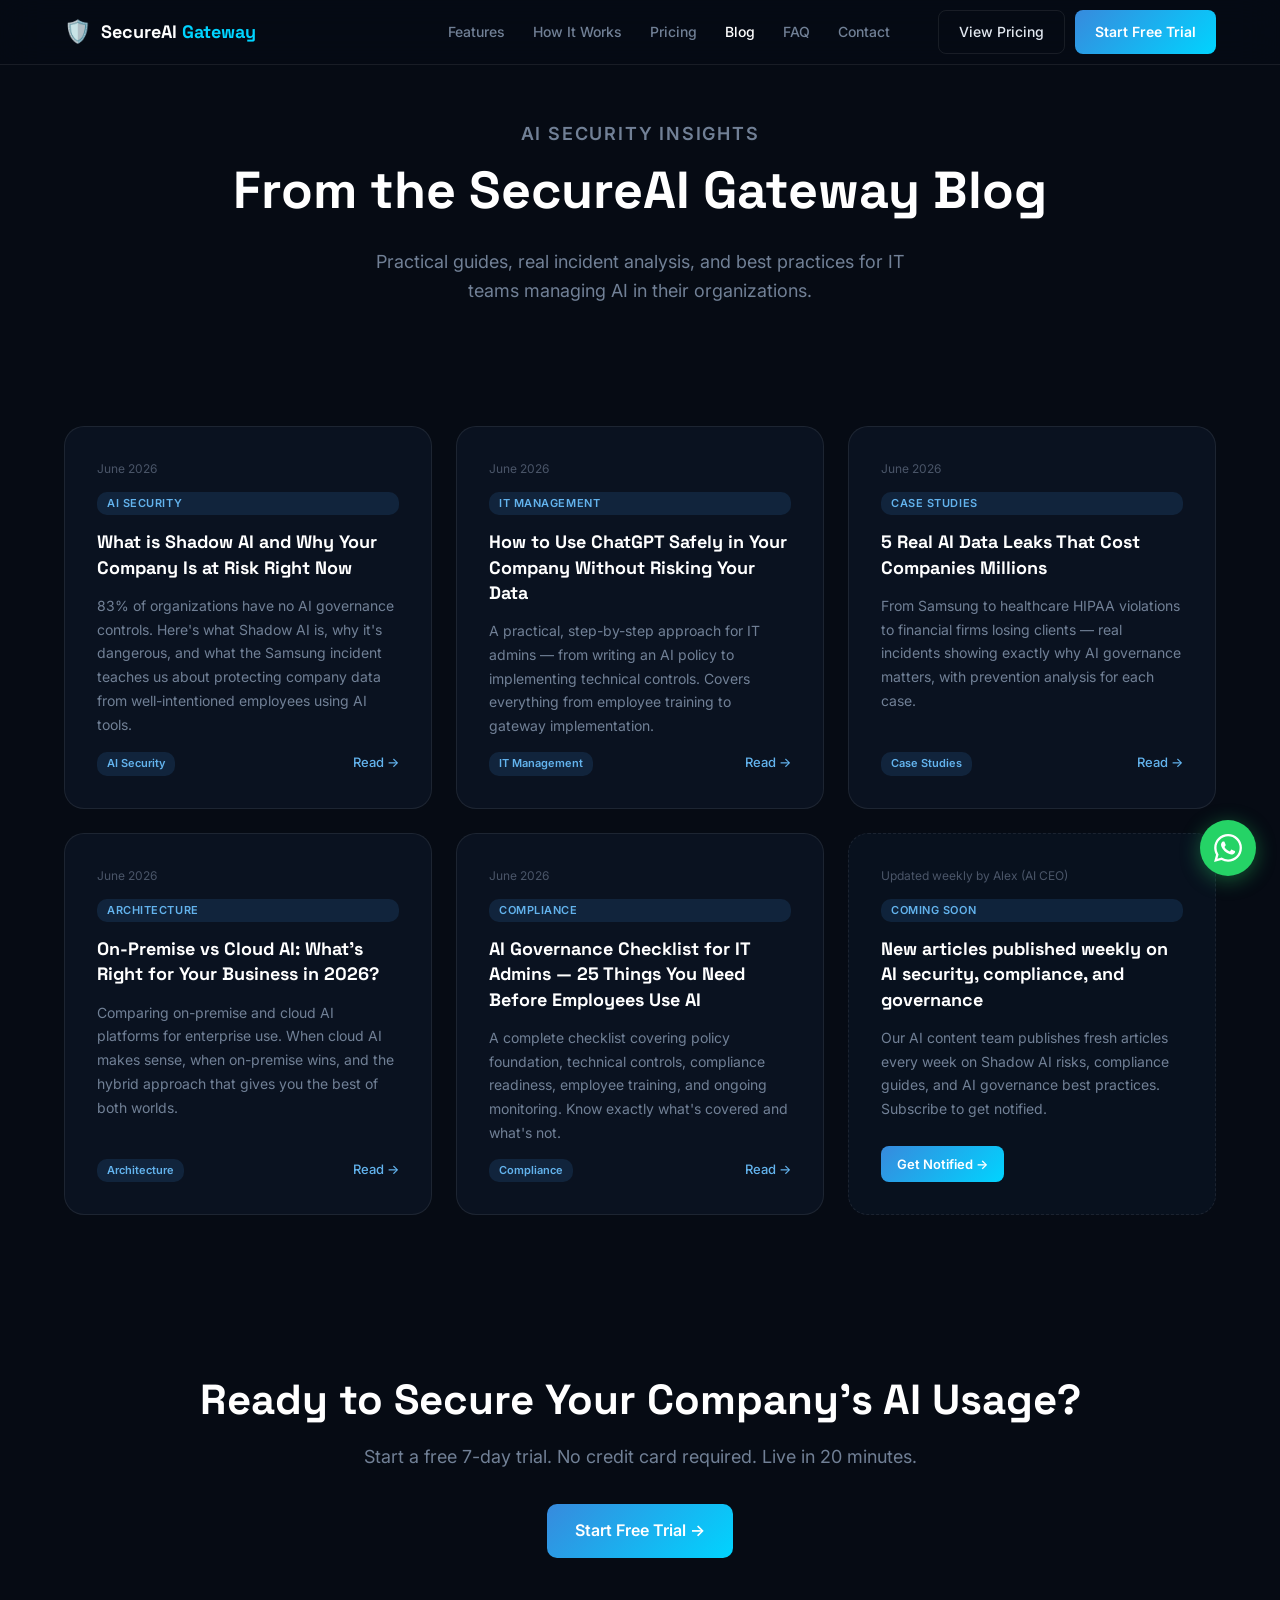
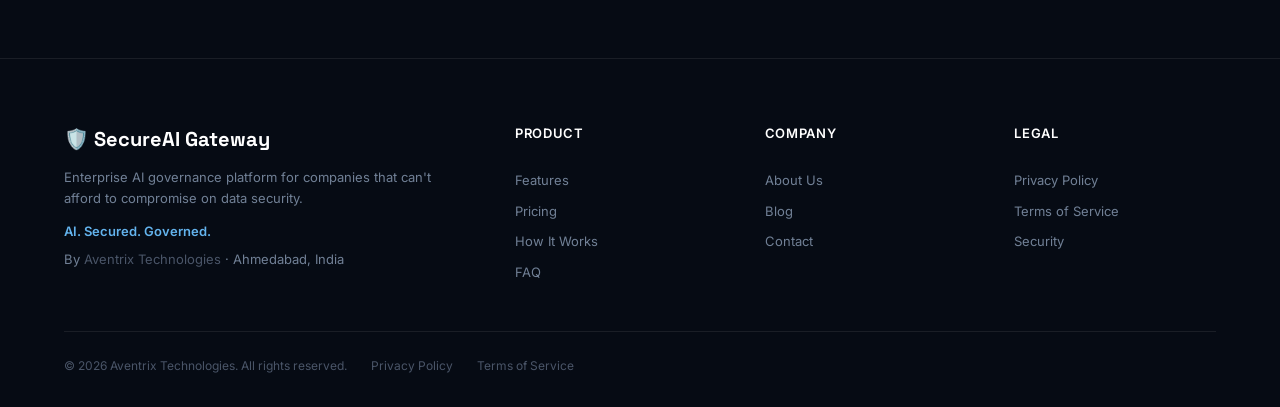
==== blog.html @ dd1d4589 "SecureAI Gateway — Premium website launch v1.0" ====
<!DOCTYPE html>
<html lang="en">
<head>
<meta charset="UTF-8">
<meta name="viewport" content="width=device-width, initial-scale=1.0">
<title>Blog — SecureAI Gateway | AI Security Insights</title>
<meta name="description" content="AI security insights, guides, and best practices from the SecureAI Gateway team.">
<link rel="preconnect" href="https://fonts.googleapis.com">
<link href="https://fonts.googleapis.com/css2?family=Inter:wght@300;400;500;600;700&family=Space+Grotesk:wght@400;500;600;700&display=swap" rel="stylesheet">
<link rel="stylesheet" href="style.css">
<style>
.blog-hero { padding: 120px 0 60px; text-align: center; }
.blog-hero h1 { font-family:'Space Grotesk',sans-serif; font-size: clamp(32px,5vw,52px); font-weight:700; color:white; margin-bottom:16px; }
.blog-hero p { font-size:18px; color:var(--text-muted); max-width:560px; margin:0 auto; }
.blog-full-grid { display:grid; grid-template-columns: repeat(3,1fr); gap:24px; padding:60px 0 100px; }
.blog-full-card {
  background:var(--bg2); border:1px solid var(--border);
  border-radius:var(--radius-lg); padding:32px;
  display:flex; flex-direction:column; gap:14px;
  transition:all 0.2s;
}
.blog-full-card:hover { border-color:var(--border-hover); transform:translateY(-3px); }
.blog-date { font-size:12px; color:var(--text-dim); }
.blog-full-card h2 { font-family:'Space Grotesk',sans-serif; font-size:18px; font-weight:700; color:white; line-height:1.4; }
.blog-full-card p { font-size:14px; color:var(--text-muted); line-height:1.7; flex:1; }
.blog-meta { display:flex; justify-content:space-between; align-items:center; margin-top:auto; }
.blog-category { background:rgba(55,138,221,0.15); color:var(--blue-light); font-size:11px; font-weight:600; padding:3px 10px; border-radius:10px; }
.blog-cta-section { padding:60px 0 100px; text-align:center; }
@media(max-width:900px){ .blog-full-grid{grid-template-columns:1fr 1fr;} }
@media(max-width:600px){ .blog-full-grid{grid-template-columns:1fr;} }
</style>
</head>
<body>

<nav class="nav" id="nav">
  <div class="nav-inner">
    <a href="/" class="nav-logo">
      <span class="logo-shield">🛡️</span>
      <span class="logo-text">SecureAI <span class="logo-accent">Gateway</span></span>
    </a>
    <div class="nav-links">
      <a href="/#features">Features</a>
      <a href="/#how-it-works">How It Works</a>
      <a href="/#pricing">Pricing</a>
      <a href="blog.html" style="color:white">Blog</a>
      <a href="/#faq">FAQ</a>
      <a href="/#contact">Contact</a>
    </div>
    <div class="nav-cta">
      <a href="/#pricing" class="btn-ghost">View Pricing</a>
      <a href="/#contact" class="btn-primary">Start Free Trial</a>
    </div>
  </div>
</nav>

<div class="blog-hero">
  <div class="container">
    <p class="section-eyebrow">AI Security Insights</p>
    <h1>From the SecureAI Gateway Blog</h1>
    <p>Practical guides, real incident analysis, and best practices for IT teams managing AI in their organizations.</p>
  </div>
</div>

<div class="container">
  <div class="blog-full-grid" id="blogGrid">

    <div class="blog-full-card">
      <div class="blog-date">June 2026</div>
      <div class="blog-tag">AI Security</div>
      <h2>What is Shadow AI and Why Your Company Is at Risk Right Now</h2>
      <p>83% of organizations have no AI governance controls. Here's what Shadow AI is, why it's dangerous, and what the Samsung incident teaches us about protecting company data from well-intentioned employees using AI tools.</p>
      <div class="blog-meta">
        <span class="blog-category">AI Security</span>
        <a href="#" class="blog-read">Read →</a>
      </div>
    </div>

    <div class="blog-full-card">
      <div class="blog-date">June 2026</div>
      <div class="blog-tag">IT Management</div>
      <h2>How to Use ChatGPT Safely in Your Company Without Risking Your Data</h2>
      <p>A practical, step-by-step approach for IT admins — from writing an AI policy to implementing technical controls. Covers everything from employee training to gateway implementation.</p>
      <div class="blog-meta">
        <span class="blog-category">IT Management</span>
        <a href="#" class="blog-read">Read →</a>
      </div>
    </div>

    <div class="blog-full-card">
      <div class="blog-date">June 2026</div>
      <div class="blog-tag">Case Studies</div>
      <h2>5 Real AI Data Leaks That Cost Companies Millions</h2>
      <p>From Samsung to healthcare HIPAA violations to financial firms losing clients — real incidents showing exactly why AI governance matters, with prevention analysis for each case.</p>
      <div class="blog-meta">
        <span class="blog-category">Case Studies</span>
        <a href="#" class="blog-read">Read →</a>
      </div>
    </div>

    <div class="blog-full-card">
      <div class="blog-date">June 2026</div>
      <div class="blog-tag">Architecture</div>
      <h2>On-Premise vs Cloud AI: What's Right for Your Business in 2026?</h2>
      <p>Comparing on-premise and cloud AI platforms for enterprise use. When cloud AI makes sense, when on-premise wins, and the hybrid approach that gives you the best of both worlds.</p>
      <div class="blog-meta">
        <span class="blog-category">Architecture</span>
        <a href="#" class="blog-read">Read →</a>
      </div>
    </div>

    <div class="blog-full-card">
      <div class="blog-date">June 2026</div>
      <div class="blog-tag">Compliance</div>
      <h2>AI Governance Checklist for IT Admins — 25 Things You Need Before Employees Use AI</h2>
      <p>A complete checklist covering policy foundation, technical controls, compliance readiness, employee training, and ongoing monitoring. Know exactly what's covered and what's not.</p>
      <div class="blog-meta">
        <span class="blog-category">Compliance</span>
        <a href="#" class="blog-read">Read →</a>
      </div>
    </div>

    <div class="blog-full-card" id="dynamicBlogPlaceholder" style="background:rgba(55,138,221,0.05); border-style:dashed;">
      <div class="blog-date">Updated weekly by Alex (AI CEO)</div>
      <div class="blog-tag">Coming Soon</div>
      <h2>New articles published weekly on AI security, compliance, and governance</h2>
      <p>Our AI content team publishes fresh articles every week on Shadow AI risks, compliance guides, and AI governance best practices. Subscribe to get notified.</p>
      <div class="blog-meta">
        <a href="/#contact" class="btn-primary" style="font-size:13px;padding:8px 16px">Get Notified →</a>
      </div>
    </div>

  </div>

  <div class="blog-cta-section">
    <h2 class="section-title">Ready to Secure Your Company's AI Usage?</h2>
    <p class="section-sub" style="margin:0 auto 32px">Start a free 7-day trial. No credit card required. Live in 20 minutes.</p>
    <a href="/#contact" class="btn-primary btn-lg">Start Free Trial →</a>
  </div>
</div>

<footer class="footer">
  <div class="container">
    <div class="footer-grid">
      <div class="footer-brand">
        <div class="footer-logo">🛡️ SecureAI Gateway</div>
        <p>Enterprise AI governance platform for companies that can't afford to compromise on data security.</p>
        <div class="footer-tagline">AI. Secured. Governed.</div>
        <p class="footer-company">By <a href="/">Aventrix Technologies</a> · Ahmedabad, India</p>
      </div>
      <div class="footer-col">
        <h4>Product</h4>
        <a href="/#features">Features</a>
        <a href="/#pricing">Pricing</a>
        <a href="/#how-it-works">How It Works</a>
        <a href="/#faq">FAQ</a>
      </div>
      <div class="footer-col">
        <h4>Company</h4>
        <a href="/#contact">About Us</a>
        <a href="blog.html">Blog</a>
        <a href="/#contact">Contact</a>
      </div>
      <div class="footer-col">
        <h4>Legal</h4>
        <a href="#">Privacy Policy</a>
        <a href="#">Terms of Service</a>
        <a href="#">Security</a>
      </div>
    </div>
    <div class="footer-bottom">
      <span>© 2026 Aventrix Technologies. All rights reserved.</span>
      <a href="#">Privacy Policy</a>
      <a href="#">Terms of Service</a>
    </div>
  </div>
</footer>

<a href="https://wa.me/919104277272" class="whatsapp-float" target="_blank">
  <svg width="28" height="28" viewBox="0 0 24 24" fill="white"><path d="M17.472 14.382c-.297-.149-1.758-.867-2.03-.967-.273-.099-.471-.148-.67.15-.197.297-.767.966-.94 1.164-.173.199-.347.223-.644.075-.297-.15-1.255-.463-2.39-1.475-.883-.788-1.48-1.761-1.653-2.059-.173-.297-.018-.458.13-.606.134-.133.298-.347.446-.52.149-.174.198-.298.298-.497.099-.198.05-.371-.025-.52-.075-.149-.669-1.612-.916-2.207-.242-.579-.487-.5-.669-.51-.173-.008-.371-.01-.57-.01-.198 0-.52.074-.792.372-.272.297-1.04 1.016-1.04 2.479 0 1.462 1.065 2.875 1.213 3.074.149.198 2.096 3.2 5.077 4.487.709.306 1.262.489 1.694.625.712.227 1.36.195 1.871.118.571-.085 1.758-.719 2.006-1.413.248-.694.248-1.289.173-1.413-.074-.124-.272-.198-.57-.347m-5.421 7.403h-.004a9.87 9.87 0 01-5.031-1.378l-.361-.214-3.741.982.998-3.648-.235-.374a9.86 9.86 0 01-1.51-5.26c.001-5.45 4.436-9.884 9.888-9.884 2.64 0 5.122 1.03 6.988 2.898a9.825 9.825 0 012.893 6.994c-.003 5.45-4.437 9.884-9.885 9.884m8.413-18.297A11.815 11.815 0 0012.05 0C5.495 0 .16 5.335.157 11.892c0 2.096.547 4.142 1.588 5.945L.057 24l6.305-1.654a11.882 11.882 0 005.683 1.448h.005c6.554 0 11.89-5.335 11.893-11.893a11.821 11.821 0 00-3.48-8.413z"/></svg>
</a>

<script>
window.addEventListener('scroll', () => {
  const nav = document.getElementById('nav');
  if (window.scrollY > 20) nav.classList.add('scrolled');
  else nav.classList.remove('scrolled');
});

// Load fresh blog posts from HQ
async function loadFromHQ() {
  try {
    const r = await fetch('https://avebackend.onrender.com/api/blog/posts?limit=6');
    if (!r.ok) return;
    const data = await r.json();
    if (!data.posts?.length) return;
    const grid = document.getElementById('blogGrid');
    const newCards = data.posts.map(p => `
      <div class="blog-full-card">
        <div class="blog-date">${new Date(p.created_at).toLocaleDateString('en-IN', {month:'long', year:'numeric'})}</div>
        <div class="blog-tag">AI Security</div>
        <h2>${p.title}</h2>
        <p>${p.content?.substring(0,200)}...</p>
        <div class="blog-meta">
          <span class="blog-category">SecureAI Gateway</span>
          <a href="#" class="blog-read">Read →</a>
        </div>
      </div>
    `).join('');
    grid.innerHTML = newCards;
  } catch(e) {}
}
loadFromHQ();
</script>
</body>
</html>
---- style.css ----
/* ── Reset & Base ─────────────────────────── */
*, *::before, *::after { box-sizing: border-box; margin: 0; padding: 0; }

:root {
  --bg: #060B14;
  --bg2: #0A1220;
  --bg3: #0F1A2E;
  --border: rgba(255,255,255,0.08);
  --border-hover: rgba(99,179,237,0.3);
  --text: #E2E8F0;
  --text-muted: #718096;
  --text-dim: #4A5568;
  --blue: #378ADD;
  --blue-light: #63B3ED;
  --blue-dark: #1A56A0;
  --green: #38A169;
  --green-light: #68D391;
  --red: #E53E3E;
  --red-light: #FC8181;
  --purple: #805AD5;
  --accent: #00D4FF;
  --gradient: linear-gradient(135deg, #378ADD 0%, #00D4FF 100%);
  --gradient-text: linear-gradient(135deg, #63B3ED 0%, #00D4FF 50%, #38A169 100%);
  --shadow: 0 4px 24px rgba(0,0,0,0.4);
  --shadow-lg: 0 20px 60px rgba(0,0,0,0.6);
  --radius: 12px;
  --radius-lg: 20px;
}

html { scroll-behavior: smooth; }
body {
  font-family: 'Inter', sans-serif;
  background: var(--bg);
  color: var(--text);
  line-height: 1.6;
  font-size: 16px;
  overflow-x: hidden;
}

a { color: var(--blue-light); text-decoration: none; transition: color 0.2s; }
a:hover { color: var(--accent); }

.container {
  max-width: 1200px;
  margin: 0 auto;
  padding: 0 24px;
}

/* ── Buttons ──────────────────────────────── */
.btn-primary {
  display: inline-flex; align-items: center; gap: 8px;
  background: var(--gradient);
  color: white; font-weight: 600; font-size: 14px;
  padding: 10px 20px; border-radius: 8px;
  border: none; cursor: pointer;
  transition: opacity 0.2s, transform 0.2s;
  text-decoration: none;
}
.btn-primary:hover { opacity: 0.9; transform: translateY(-1px); color: white; }
.btn-primary.btn-lg { padding: 14px 28px; font-size: 16px; border-radius: 10px; }

.btn-ghost {
  display: inline-flex; align-items: center; gap: 8px;
  background: transparent;
  color: var(--text); font-weight: 500; font-size: 14px;
  padding: 10px 20px; border-radius: 8px;
  border: 1px solid var(--border);
  cursor: pointer; transition: all 0.2s;
  text-decoration: none;
}
.btn-ghost:hover { border-color: var(--blue-light); color: var(--blue-light); background: rgba(55,138,221,0.05); }
.btn-ghost.btn-lg { padding: 14px 28px; font-size: 16px; border-radius: 10px; }

/* ── Typography helpers ───────────────────── */
.gradient-text {
  background: var(--gradient-text);
  -webkit-background-clip: text; -webkit-text-fill-color: transparent;
  background-clip: text;
}
.section-eyebrow {
  font-size: 13px; font-weight: 600; letter-spacing: 0.1em;
  text-transform: uppercase; color: var(--blue-light);
  margin-bottom: 12px;
}
.section-title {
  font-family: 'Space Grotesk', sans-serif;
  font-size: clamp(28px, 4vw, 42px);
  font-weight: 700; line-height: 1.2;
  color: white; margin-bottom: 16px;
}
.section-sub {
  font-size: 18px; color: var(--text-muted);
  max-width: 680px; line-height: 1.7; margin-bottom: 48px;
}

/* ── NAV ──────────────────────────────────── */
.nav {
  position: fixed; top: 0; left: 0; right: 0; z-index: 100;
  background: rgba(6,11,20,0.85);
  backdrop-filter: blur(20px);
  border-bottom: 1px solid var(--border);
  transition: all 0.3s;
}
.nav.scrolled { background: rgba(6,11,20,0.98); }
.nav-inner {
  max-width: 1200px; margin: 0 auto; padding: 0 24px;
  display: flex; align-items: center; gap: 32px; height: 64px;
}
.nav-logo {
  display: flex; align-items: center; gap: 10px;
  text-decoration: none; flex-shrink: 0;
}
.logo-shield { font-size: 22px; }
.logo-text { font-family: 'Space Grotesk', sans-serif; font-size: 18px; font-weight: 700; color: white; }
.logo-accent { color: var(--accent); }
.nav-links { display: flex; gap: 28px; margin-left: auto; }
.nav-links a { font-size: 14px; color: var(--text-muted); font-weight: 500; transition: color 0.2s; }
.nav-links a:hover { color: white; }
.nav-cta { display: flex; gap: 10px; margin-left: 16px; }
.nav-burger { display: none; background: none; border: none; color: white; font-size: 24px; cursor: pointer; }
.nav-mobile { display: none; padding: 16px 24px; border-top: 1px solid var(--border); flex-direction: column; gap: 16px; }
.nav-mobile a { font-size: 15px; color: var(--text-muted); }
@media(max-width:768px) {
  .nav-links, .nav-cta { display: none; }
  .nav-burger { display: block; margin-left: auto; }
  .nav-mobile.open { display: flex; }
}

/* ── HERO ─────────────────────────────────── */
.hero {
  min-height: 100vh;
  padding: 120px 24px 80px;
  display: grid;
  grid-template-columns: 1fr 1fr;
  gap: 60px;
  align-items: center;
  max-width: 1200px;
  margin: 0 auto;
  position: relative;
}
.hero-grid-bg {
  position: fixed; top: 0; left: 0; right: 0; bottom: 0;
  background-image:
    linear-gradient(rgba(55,138,221,0.03) 1px, transparent 1px),
    linear-gradient(90deg, rgba(55,138,221,0.03) 1px, transparent 1px);
  background-size: 60px 60px;
  pointer-events: none; z-index: -1;
}
.hero-badge {
  display: inline-flex; align-items: center; gap: 8px;
  background: rgba(55,138,221,0.1); border: 1px solid rgba(55,138,221,0.3);
  color: var(--blue-light); font-size: 13px; font-weight: 500;
  padding: 6px 14px; border-radius: 20px; margin-bottom: 24px;
}
.badge-dot {
  width: 6px; height: 6px; border-radius: 50%; background: var(--green-light);
  animation: pulse 2s infinite;
}
@keyframes pulse { 0%,100%{opacity:1}50%{opacity:0.4} }
.hero-title {
  font-family: 'Space Grotesk', sans-serif;
  font-size: clamp(36px, 5vw, 62px);
  font-weight: 700; line-height: 1.1;
  color: white; margin-bottom: 20px;
}
.hero-sub {
  font-size: 18px; color: var(--text-muted); line-height: 1.7;
  max-width: 520px; margin-bottom: 32px;
}
.hero-cta { display: flex; gap: 12px; flex-wrap: wrap; margin-bottom: 40px; }
.hero-trust {
  display: flex; flex-wrap: wrap; gap: 12px;
}
.trust-item {
  display: flex; align-items: center; gap: 6px;
  font-size: 13px; color: var(--text-muted);
}
.trust-icon { font-size: 14px; }

/* Dashboard Mock */
.hero-visual { display: flex; justify-content: center; align-items: center; }
.dashboard-mock {
  background: var(--bg2);
  border: 1px solid var(--border);
  border-radius: var(--radius-lg);
  overflow: hidden;
  box-shadow: var(--shadow-lg);
  width: 100%; max-width: 480px;
}
.mock-header {
  display: flex; align-items: center; gap: 8px;
  padding: 12px 16px; background: var(--bg3);
  border-bottom: 1px solid var(--border);
}
.mock-dot { width: 10px; height: 10px; border-radius: 50%; }
.mock-dot.red { background: #FF5F56; }
.mock-dot.yellow { background: #FFBD2E; }
.mock-dot.green { background: #27C93F; }
.mock-title { font-size: 12px; color: var(--text-muted); margin-left: 4px; }
.mock-body { padding: 16px; }
.mock-stat-row { display: grid; grid-template-columns: 1fr 1fr 1fr; gap: 10px; margin-bottom: 16px; }
.mock-stat { background: var(--bg3); border-radius: 8px; padding: 10px; text-align: center; }
.mock-stat-val { font-size: 22px; font-weight: 700; }
.green-text { color: var(--green-light); }
.red-text { color: var(--red-light); }
.blue-text { color: var(--blue-light); }
.mock-stat-label { font-size: 10px; color: var(--text-muted); margin-top: 2px; }
.mock-alert {
  display: flex; align-items: center; gap: 10px;
  background: rgba(229,62,62,0.08); border: 1px solid rgba(229,62,62,0.2);
  border-radius: 8px; padding: 10px 12px; margin-bottom: 8px;
}
.alert-icon { font-size: 16px; }
.alert-title { font-size: 12px; font-weight: 500; color: var(--text); }
.alert-sub { font-size: 10px; color: var(--text-muted); margin-top: 2px; }
.alert-badge {
  margin-left: auto; background: rgba(229,62,62,0.2);
  color: var(--red-light); font-size: 10px; font-weight: 600;
  padding: 2px 8px; border-radius: 10px; white-space: nowrap;
}
.mock-bar-row { display: flex; align-items: center; gap: 8px; margin-top: 10px; }
.mock-bar-label { font-size: 11px; color: var(--text-muted); width: 90px; flex-shrink: 0; }
.mock-bar { flex: 1; height: 6px; background: var(--bg3); border-radius: 3px; overflow: hidden; }
.mock-bar-fill { height: 100%; background: var(--blue); border-radius: 3px; }
.mock-bar-pct { font-size: 11px; color: var(--text-muted); width: 32px; text-align: right; }

@media(max-width:900px) {
  .hero { grid-template-columns: 1fr; text-align: center; gap: 40px; padding-top: 100px; }
  .hero-trust { justify-content: center; }
  .hero-cta { justify-content: center; }
  .section-sub { margin-left: auto; margin-right: auto; }
}

/* ── STATS ────────────────────────────────── */
.stats-section {
  padding: 100px 0;
  background: var(--bg2);
  border-top: 1px solid var(--border);
  border-bottom: 1px solid var(--border);
}
.stats-title {
  font-family: 'Space Grotesk', sans-serif;
  font-size: clamp(22px, 3vw, 32px);
  font-weight: 700; color: white;
  max-width: 700px; line-height: 1.3;
  margin-bottom: 48px;
}
.stats-grid { display: grid; grid-template-columns: repeat(3,1fr); gap: 20px; margin-bottom: 48px; }
.stat-card {
  background: var(--bg3); border: 1px solid var(--border);
  border-radius: var(--radius-lg); padding: 32px 24px;
  transition: border-color 0.2s;
}
.stat-card:hover { border-color: var(--border-hover); }
.stat-card-accent { border-color: rgba(229,62,62,0.3); background: rgba(229,62,62,0.05); }
.stat-number {
  font-family: 'Space Grotesk', sans-serif;
  font-size: 54px; font-weight: 700; color: white; line-height: 1;
  margin-bottom: 8px;
}
.stat-card-accent .stat-number { color: var(--red-light); }
.stat-pct { font-size: 28px; }
.stat-label { font-size: 15px; font-weight: 600; color: var(--text); margin-bottom: 8px; }
.stat-desc { font-size: 14px; color: var(--text-muted); line-height: 1.5; }

.scenario-grid { display: grid; grid-template-columns: repeat(3,1fr); gap: 16px; }
.scenario-card {
  background: var(--bg3); border: 1px solid var(--border);
  border-radius: var(--radius); padding: 20px;
  display: flex; flex-direction: column; gap: 12px;
}
.scenario-tag {
  display: inline-block; font-size: 11px; font-weight: 600;
  padding: 3px 10px; border-radius: 10px; margin-bottom: 6px;
}
.scenario-tag.risk { background: rgba(229,62,62,0.15); color: var(--red-light); }
.scenario-tag.safe { background: rgba(56,161,105,0.15); color: var(--green-light); }
.scenario-card p { font-size: 13px; color: var(--text-muted); line-height: 1.5; }
.risk-text { color: var(--red-light) !important; font-size: 12px !important; }
.safe-text { color: var(--green-light) !important; font-size: 12px !important; }
.scenario-arrow { text-align: center; color: var(--text-dim); font-size: 18px; }

@media(max-width:768px) {
  .stats-grid, .scenario-grid { grid-template-columns: 1fr; }
  .scenario-arrow { transform: rotate(90deg); }
}

/* ── PRODUCT INTRO ────────────────────────── */
.product-intro { padding: 100px 0; }
.pillars-grid { display: grid; grid-template-columns: repeat(4,1fr); gap: 20px; }
.pillar-card {
  background: var(--bg2); border: 1px solid var(--border);
  border-radius: var(--radius-lg); padding: 28px 24px;
  transition: all 0.2s;
}
.pillar-card:hover { border-color: var(--border-hover); transform: translateY(-2px); }
.pillar-icon { font-size: 32px; margin-bottom: 16px; }
.pillar-card h3 { font-size: 17px; font-weight: 600; color: white; margin-bottom: 10px; }
.pillar-card p { font-size: 14px; color: var(--text-muted); line-height: 1.6; }
@media(max-width:900px) { .pillars-grid { grid-template-columns: repeat(2,1fr); } }
@media(max-width:500px) { .pillars-grid { grid-template-columns: 1fr; } }

/* ── FEATURES ─────────────────────────────── */
.features { padding: 100px 0; background: var(--bg2); }
.feature-block {
  display: grid; grid-template-columns: 1fr 1fr;
  gap: 60px; align-items: center; margin-bottom: 80px;
}
.feature-block.reverse { direction: rtl; }
.feature-block.reverse > * { direction: ltr; }
.feature-tag {
  display: inline-block; font-size: 12px; font-weight: 600;
  background: rgba(55,138,221,0.15); color: var(--blue-light);
  padding: 4px 12px; border-radius: 10px; margin-bottom: 16px;
  letter-spacing: 0.05em; text-transform: uppercase;
}
.feature-content h3 {
  font-family: 'Space Grotesk', sans-serif;
  font-size: 26px; font-weight: 700; color: white;
  margin-bottom: 16px; line-height: 1.3;
}
.feature-content p { font-size: 15px; color: var(--text-muted); line-height: 1.7; margin-bottom: 24px; }
.dlp-grid { display: grid; grid-template-columns: 1fr 1fr; gap: 16px; }
.dlp-title { font-size: 12px; font-weight: 600; color: var(--blue-light); margin-bottom: 8px; text-transform: uppercase; }
.dlp-item { font-size: 13px; color: var(--text-muted); padding: 3px 0; }
.dlp-demo {
  background: var(--bg3); border: 1px solid var(--border);
  border-radius: var(--radius); padding: 20px;
}
.dlp-demo-header { font-size: 12px; font-weight: 600; color: var(--text-muted); margin-bottom: 14px; text-transform: uppercase; }
.dlp-demo-prompt {
  font-size: 13px; line-height: 1.6; padding: 12px;
  background: var(--bg2); border-radius: 8px; margin-bottom: 8px;
}
.prompt-safe { color: var(--text); }
.prompt-flagged { background: rgba(229,62,62,0.25); color: var(--red-light); padding: 2px 4px; border-radius: 4px; font-weight: 600; }
.dlp-demo-result {
  display: flex; justify-content: space-between; align-items: center;
  padding: 10px 12px; border-radius: 8px; font-size: 12px; font-weight: 600;
}
.dlp-demo-result.blocked { background: rgba(229,62,62,0.1); color: var(--red-light); border: 1px solid rgba(229,62,62,0.2); }
.dlp-demo-result.allowed { background: rgba(56,161,105,0.1); color: var(--green-light); border: 1px solid rgba(56,161,105,0.2); }
.dlp-action { font-size: 11px; font-weight: 400; opacity: 0.8; }
.model-table { border: 1px solid var(--border); border-radius: var(--radius); overflow: hidden; }
.model-row { display: grid; grid-template-columns: 1.2fr 2fr 1fr; padding: 10px 14px; font-size: 13px; border-bottom: 1px solid var(--border); }
.model-row:last-child { border-bottom: none; }
.model-row.header { background: var(--bg3); font-size: 11px; font-weight: 600; color: var(--text-muted); text-transform: uppercase; }
.cost-paid { color: var(--text-muted); }
.cost-free { color: var(--green-light); font-weight: 600; }
.model-selector-mock {
  background: var(--bg3); border: 1px solid var(--border);
  border-radius: var(--radius); overflow: hidden;
}
.ms-header { padding: 12px 16px; font-size: 12px; color: var(--text-muted); border-bottom: 1px solid var(--border); font-weight: 600; }
.ms-model-pick { display: flex; gap: 8px; padding: 12px 16px; border-bottom: 1px solid var(--border); flex-wrap: wrap; }
.ms-model { font-size: 12px; padding: 5px 12px; border-radius: 16px; color: var(--text-muted); border: 1px solid var(--border); cursor: pointer; }
.ms-model.active { background: rgba(55,138,221,0.15); color: var(--blue-light); border-color: rgba(55,138,221,0.3); }
.ms-chat { padding: 16px; display: flex; flex-direction: column; gap: 10px; }
.ms-msg { font-size: 13px; padding: 10px 14px; border-radius: 10px; max-width: 90%; line-height: 1.5; }
.ms-msg.user { background: rgba(55,138,221,0.15); color: var(--text); align-self: flex-end; }
.ms-msg.ai { background: var(--bg2); color: var(--text-muted); align-self: flex-start; }
.ms-protected { font-size: 11px; color: var(--text-dim); text-align: center; padding: 8px 16px 12px; }
.compliance-grid { display: grid; grid-template-columns: repeat(3,1fr); gap: 10px; }
.compliance-item {
  display: flex; align-items: center; gap: 8px;
  background: var(--bg3); border: 1px solid var(--border);
  border-radius: 8px; padding: 10px 14px; font-size: 13px; font-weight: 500;
}
.comp-icon { font-size: 18px; }
.audit-mock { background: var(--bg3); border: 1px solid var(--border); border-radius: var(--radius); overflow: hidden; }
.audit-header { padding: 12px 16px; font-size: 12px; font-weight: 600; color: var(--text-muted); border-bottom: 1px solid var(--border); text-transform: uppercase; }
.audit-row { display: flex; align-items: center; gap: 12px; padding: 10px 16px; border-bottom: 1px solid var(--border); font-size: 13px; }
.audit-user { color: var(--text); font-weight: 500; flex: 1; }
.audit-model { color: var(--text-muted); font-size: 12px; }
.allowed-badge { background: rgba(56,161,105,0.15); color: var(--green-light); font-size: 11px; font-weight: 600; padding: 2px 8px; border-radius: 10px; }
.blocked-badge { background: rgba(229,62,62,0.15); color: var(--red-light); font-size: 11px; font-weight: 600; padding: 2px 8px; border-radius: 10px; }
.audit-time { font-size: 11px; color: var(--text-dim); }
.audit-export { padding: 10px 16px; font-size: 12px; color: var(--blue-light); cursor: pointer; }
@media(max-width:900px) {
  .feature-block, .feature-block.reverse { grid-template-columns: 1fr; direction: ltr; }
  .compliance-grid { grid-template-columns: repeat(2,1fr); }
}

/* ── HOW IT WORKS ─────────────────────────── */
.how-it-works { padding: 100px 0; }
.steps-grid { display: grid; grid-template-columns: repeat(3,1fr); gap: 20px; margin-bottom: 40px; }
.step-card {
  background: var(--bg2); border: 1px solid var(--border);
  border-radius: var(--radius); padding: 28px 24px;
  transition: all 0.2s; position: relative;
}
.step-card:hover { border-color: var(--border-hover); }
.step-num {
  font-family: 'Space Grotesk', sans-serif;
  font-size: 42px; font-weight: 700; color: rgba(55,138,221,0.15);
  line-height: 1; margin-bottom: 16px;
}
.step-card h4 { font-size: 16px; font-weight: 600; color: white; margin-bottom: 10px; }
.step-card p { font-size: 14px; color: var(--text-muted); line-height: 1.6; }
.architecture-note {
  display: flex; align-items: flex-start; gap: 12px;
  background: rgba(55,138,221,0.08); border: 1px solid rgba(55,138,221,0.2);
  border-radius: var(--radius); padding: 20px 24px;
  font-size: 15px; color: var(--text-muted); line-height: 1.6;
}
.arch-icon { font-size: 20px; flex-shrink: 0; margin-top: 2px; }
.architecture-note strong { color: var(--text); }
@media(max-width:768px) { .steps-grid { grid-template-columns: 1fr 1fr; } }
@media(max-width:500px) { .steps-grid { grid-template-columns: 1fr; } }

/* ── PRICING ──────────────────────────────── */
.pricing { padding: 100px 0; background: var(--bg2); }
.pricing-toggle {
  display: flex; align-items: center; gap: 14px;
  justify-content: center; margin-bottom: 48px;
}
.toggle-label { font-size: 15px; color: var(--text-muted); }
.toggle-label.active { color: white; font-weight: 500; }
.toggle-switch { position: relative; width: 48px; height: 26px; }
.toggle-switch input { opacity: 0; width: 0; height: 0; }
.toggle-slider {
  position: absolute; inset: 0; background: var(--bg3);
  border: 1px solid var(--border); border-radius: 13px; cursor: pointer; transition: 0.3s;
}
.toggle-slider::before {
  content: ''; position: absolute; width: 18px; height: 18px;
  left: 3px; top: 3px; background: var(--blue-light);
  border-radius: 50%; transition: 0.3s;
}
input:checked + .toggle-slider::before { transform: translateX(22px); }
.save-badge {
  background: rgba(56,161,105,0.15); color: var(--green-light);
  font-size: 11px; font-weight: 600; padding: 2px 8px; border-radius: 10px;
}
.pricing-grid { display: grid; grid-template-columns: repeat(3,1fr); gap: 20px; align-items: start; }
.price-card {
  background: var(--bg3); border: 1px solid var(--border);
  border-radius: var(--radius-lg); padding: 32px 28px;
  position: relative; transition: all 0.2s;
}
.price-card:hover { transform: translateY(-2px); }
.price-card.featured {
  background: linear-gradient(135deg, rgba(55,138,221,0.15) 0%, rgba(0,212,255,0.05) 100%);
  border-color: rgba(55,138,221,0.4);
  transform: scale(1.03);
}
.popular-badge {
  position: absolute; top: -12px; left: 50%; transform: translateX(-50%);
  background: var(--gradient); color: white;
  font-size: 12px; font-weight: 600; padding: 4px 16px; border-radius: 12px;
}
.price-name { font-family: 'Space Grotesk', sans-serif; font-size: 20px; font-weight: 700; color: white; margin-bottom: 6px; }
.price-desc { font-size: 13px; color: var(--text-muted); margin-bottom: 24px; }
.price-amount { display: flex; align-items: baseline; gap: 4px; margin-bottom: 24px; }
.currency { font-size: 24px; font-weight: 600; color: var(--text-muted); }
.amount { font-family: 'Space Grotesk', sans-serif; font-size: 48px; font-weight: 700; color: white; line-height: 1; }
.period { font-size: 14px; color: var(--text-muted); }
.enterprise-price { font-size: 38px; }
.btn-price {
  display: block; text-align: center; padding: 12px;
  border: 1px solid var(--border); border-radius: 8px;
  color: var(--text); font-weight: 500; font-size: 14px;
  margin-bottom: 24px; transition: all 0.2s;
}
.btn-price:hover { border-color: var(--blue-light); color: var(--blue-light); }
.btn-price-featured {
  display: block; text-align: center; padding: 12px;
  background: var(--gradient); border-radius: 8px;
  color: white; font-weight: 600; font-size: 14px;
  margin-bottom: 24px;
}
.price-features { display: flex; flex-direction: column; gap: 8px; }
.pf-item { font-size: 13px; color: var(--text-muted); }
.pf-item.muted { color: var(--text-dim); }
.pricing-note { text-align: center; font-size: 13px; color: var(--text-dim); margin-top: 32px; }
@media(max-width:900px) {
  .pricing-grid { grid-template-columns: 1fr; max-width: 400px; margin: 0 auto; }
  .price-card.featured { transform: scale(1); }
}

/* ── TESTIMONIALS ─────────────────────────── */
.testimonials { padding: 100px 0; }
.testimonial-grid { display: grid; grid-template-columns: repeat(3,1fr); gap: 20px; }
.testimonial-card {
  background: var(--bg2); border: 1px solid var(--border);
  border-radius: var(--radius-lg); padding: 28px;
}
.featured-testimonial { border-color: rgba(55,138,221,0.3); background: rgba(55,138,221,0.05); }
.stars { color: #F6E05E; font-size: 16px; margin-bottom: 16px; letter-spacing: 2px; }
.testimonial-card p { font-size: 15px; color: var(--text-muted); line-height: 1.7; margin-bottom: 24px; font-style: italic; }
.testimonial-author { display: flex; align-items: center; gap: 12px; }
.author-avatar {
  width: 40px; height: 40px; border-radius: 50%;
  background: var(--gradient); display: flex; align-items: center; justify-content: center;
  font-size: 14px; font-weight: 700; color: white; flex-shrink: 0;
}
.author-name { font-size: 14px; font-weight: 600; color: white; }
.author-role { font-size: 12px; color: var(--text-muted); }
@media(max-width:768px) { .testimonial-grid { grid-template-columns: 1fr; } }

/* ── INDUSTRIES ───────────────────────────── */
.industries { padding: 100px 0; background: var(--bg2); }
.industry-grid { display: grid; grid-template-columns: repeat(3,1fr); gap: 16px; }
.industry-card {
  background: var(--bg3); border: 1px solid var(--border);
  border-radius: var(--radius); padding: 24px;
  transition: all 0.2s;
}
.industry-card:hover { border-color: var(--border-hover); transform: translateY(-2px); }
.ind-icon { font-size: 28px; margin-bottom: 12px; display: block; }
.industry-card h4 { font-size: 16px; font-weight: 600; color: white; margin-bottom: 8px; }
.industry-card p { font-size: 13px; color: var(--text-muted); line-height: 1.6; }
@media(max-width:768px) { .industry-grid { grid-template-columns: repeat(2,1fr); } }
@media(max-width:500px) { .industry-grid { grid-template-columns: 1fr; } }

/* ── FAQ ──────────────────────────────────── */
.faq { padding: 100px 0; }
.faq-categories { display: flex; gap: 8px; flex-wrap: wrap; margin-bottom: 32px; }
.faq-cat {
  padding: 7px 16px; border-radius: 20px; font-size: 13px; font-weight: 500;
  background: var(--bg2); border: 1px solid var(--border);
  color: var(--text-muted); cursor: pointer; transition: all 0.2s;
}
.faq-cat.active, .faq-cat:hover { background: rgba(55,138,221,0.15); border-color: rgba(55,138,221,0.3); color: var(--blue-light); }
.faq-list { display: flex; flex-direction: column; gap: 4px; max-width: 800px; }
.faq-item { border: 1px solid var(--border); border-radius: var(--radius); overflow: hidden; }
.faq-question {
  display: flex; justify-content: space-between; align-items: center;
  width: 100%; padding: 18px 24px; background: var(--bg2);
  color: white; font-size: 15px; font-weight: 500;
  border: none; cursor: pointer; text-align: left; transition: background 0.2s;
}
.faq-question:hover { background: var(--bg3); }
.faq-icon { font-size: 20px; color: var(--blue-light); flex-shrink: 0; transition: transform 0.2s; }
.faq-answer {
  padding: 0 24px; max-height: 0; overflow: hidden;
  font-size: 14px; color: var(--text-muted); line-height: 1.7;
  background: var(--bg2); transition: all 0.3s;
}
.faq-answer.open { padding: 16px 24px 20px; max-height: 500px; }

/* ── BLOG PREVIEW ─────────────────────────── */
.blog-preview { padding: 100px 0; background: var(--bg2); }
.blog-grid { display: grid; grid-template-columns: repeat(3,1fr); gap: 20px; }
.blog-card {
  background: var(--bg3); border: 1px solid var(--border);
  border-radius: var(--radius); padding: 28px;
  display: flex; flex-direction: column; gap: 12px;
  transition: all 0.2s;
}
.blog-card:hover { border-color: var(--border-hover); transform: translateY(-2px); }
.blog-tag {
  display: inline-block; font-size: 11px; font-weight: 600;
  background: rgba(55,138,221,0.15); color: var(--blue-light);
  padding: 3px 10px; border-radius: 10px; text-transform: uppercase; letter-spacing: 0.05em;
}
.blog-card h3 { font-size: 16px; font-weight: 600; color: white; line-height: 1.4; }
.blog-card p { font-size: 13px; color: var(--text-muted); line-height: 1.6; flex: 1; }
.blog-read { font-size: 13px; color: var(--blue-light); font-weight: 500; align-self: flex-start; }
.blog-read:hover { color: var(--accent); }
@media(max-width:768px) { .blog-grid { grid-template-columns: 1fr; } }

/* ── FINAL CTA ────────────────────────────── */
.final-cta { padding: 100px 0; }
.cta-box {
  background: linear-gradient(135deg, rgba(55,138,221,0.15) 0%, rgba(0,212,255,0.05) 100%);
  border: 1px solid rgba(55,138,221,0.3);
  border-radius: 24px; padding: 64px 48px; text-align: center;
  position: relative; overflow: hidden;
}
.cta-glow {
  position: absolute; top: -100px; left: 50%; transform: translateX(-50%);
  width: 600px; height: 300px;
  background: radial-gradient(ellipse, rgba(55,138,221,0.15) 0%, transparent 70%);
  pointer-events: none;
}
.cta-box h2 {
  font-family: 'Space Grotesk', sans-serif;
  font-size: clamp(28px, 4vw, 42px); font-weight: 700; color: white;
  margin-bottom: 16px;
}
.cta-box p { font-size: 18px; color: var(--text-muted); max-width: 580px; margin: 0 auto 36px; }
.cta-buttons { display: flex; gap: 12px; justify-content: center; flex-wrap: wrap; margin-bottom: 32px; }
.cta-trust { display: flex; gap: 24px; justify-content: center; flex-wrap: wrap; }
.cta-trust span { font-size: 13px; color: var(--text-muted); }

/* ── CONTACT ──────────────────────────────── */
.contact { padding: 100px 0; background: var(--bg2); }
.contact-grid { display: grid; grid-template-columns: 1fr 1.4fr; gap: 64px; align-items: start; }
.contact-info h2 {
  font-family: 'Space Grotesk', sans-serif;
  font-size: 32px; font-weight: 700; color: white; line-height: 1.3;
  margin-bottom: 16px;
}
.contact-info p { font-size: 15px; color: var(--text-muted); line-height: 1.7; margin-bottom: 32px; }
.contact-items { display: flex; flex-direction: column; gap: 16px; }
.contact-item { display: flex; align-items: center; gap: 12px; font-size: 14px; color: var(--text-muted); }
.contact-item span:first-child { font-size: 18px; }
.contact-form-wrap {
  background: var(--bg3); border: 1px solid var(--border);
  border-radius: var(--radius-lg); padding: 36px;
}
.contact-form { display: flex; flex-direction: column; gap: 16px; }
.form-row { display: grid; grid-template-columns: 1fr 1fr; gap: 16px; }
.form-group { display: flex; flex-direction: column; gap: 6px; }
.form-group label { font-size: 13px; font-weight: 500; color: var(--text-muted); }
.form-group input, .form-group select, .form-group textarea {
  background: var(--bg2); border: 1px solid var(--border);
  border-radius: 8px; padding: 10px 14px; color: var(--text);
  font-size: 14px; font-family: 'Inter', sans-serif;
  transition: border-color 0.2s; outline: none;
}
.form-group input:focus, .form-group select:focus, .form-group textarea:focus { border-color: var(--blue); }
.form-group input::placeholder, .form-group textarea::placeholder { color: var(--text-dim); }
.form-group select option { background: var(--bg2); }
.checkbox-group { display: flex; flex-wrap: wrap; gap: 10px; }
.checkbox-label { display: flex; align-items: center; gap: 6px; font-size: 13px; color: var(--text-muted); cursor: pointer; }
.form-note { font-size: 12px; color: var(--text-dim); text-align: center; margin-top: 4px; }
.form-success { text-align: center; padding: 40px 20px; }
.success-icon { font-size: 48px; margin-bottom: 16px; }
.form-success h3 { font-size: 22px; font-weight: 700; color: white; margin-bottom: 10px; }
.form-success p { font-size: 15px; color: var(--text-muted); margin-bottom: 8px; }
@media(max-width:768px) {
  .contact-grid { grid-template-columns: 1fr; }
  .form-row { grid-template-columns: 1fr; }
}

/* ── FOOTER ───────────────────────────────── */
.footer { padding: 64px 0 32px; background: var(--bg); border-top: 1px solid var(--border); }
.footer-grid { display: grid; grid-template-columns: 2fr 1fr 1fr 1fr; gap: 48px; margin-bottom: 48px; }
.footer-logo { font-family: 'Space Grotesk', sans-serif; font-size: 20px; font-weight: 700; color: white; margin-bottom: 12px; }
.footer-brand p { font-size: 13px; color: var(--text-muted); line-height: 1.6; margin-bottom: 12px; }
.footer-tagline { font-size: 13px; font-weight: 600; color: var(--blue-light); margin-bottom: 8px; }
.footer-company { font-size: 12px; color: var(--text-dim); }
.footer-company a { color: var(--text-dim); }
.footer-col h4 { font-size: 13px; font-weight: 600; color: white; margin-bottom: 16px; text-transform: uppercase; letter-spacing: 0.05em; }
.footer-col { display: flex; flex-direction: column; gap: 10px; }
.footer-col a { font-size: 13px; color: var(--text-muted); }
.footer-col a:hover { color: var(--blue-light); }
.footer-bottom {
  display: flex; align-items: center; gap: 24px; flex-wrap: wrap;
  padding-top: 24px; border-top: 1px solid var(--border);
  font-size: 12px; color: var(--text-dim);
}
.footer-bottom a { color: var(--text-dim); }
.footer-bottom a:hover { color: var(--text-muted); }
@media(max-width:768px) { .footer-grid { grid-template-columns: 1fr 1fr; } }
@media(max-width:500px) { .footer-grid { grid-template-columns: 1fr; } }

/* ── WhatsApp Float ───────────────────────── */
.whatsapp-float {
  position: fixed; bottom: 24px; right: 24px; z-index: 99;
  width: 56px; height: 56px; border-radius: 50%;
  background: #25D366; display: flex; align-items: center; justify-content: center;
  box-shadow: 0 4px 20px rgba(37,211,102,0.4);
  transition: transform 0.2s;
}
.whatsapp-float:hover { transform: scale(1.1); }

/* ── Scrollbar ────────────────────────────── */
::-webkit-scrollbar { width: 6px; }
::-webkit-scrollbar-track { background: var(--bg); }
::-webkit-scrollbar-thumb { background: var(--bg3); border-radius: 3px; }
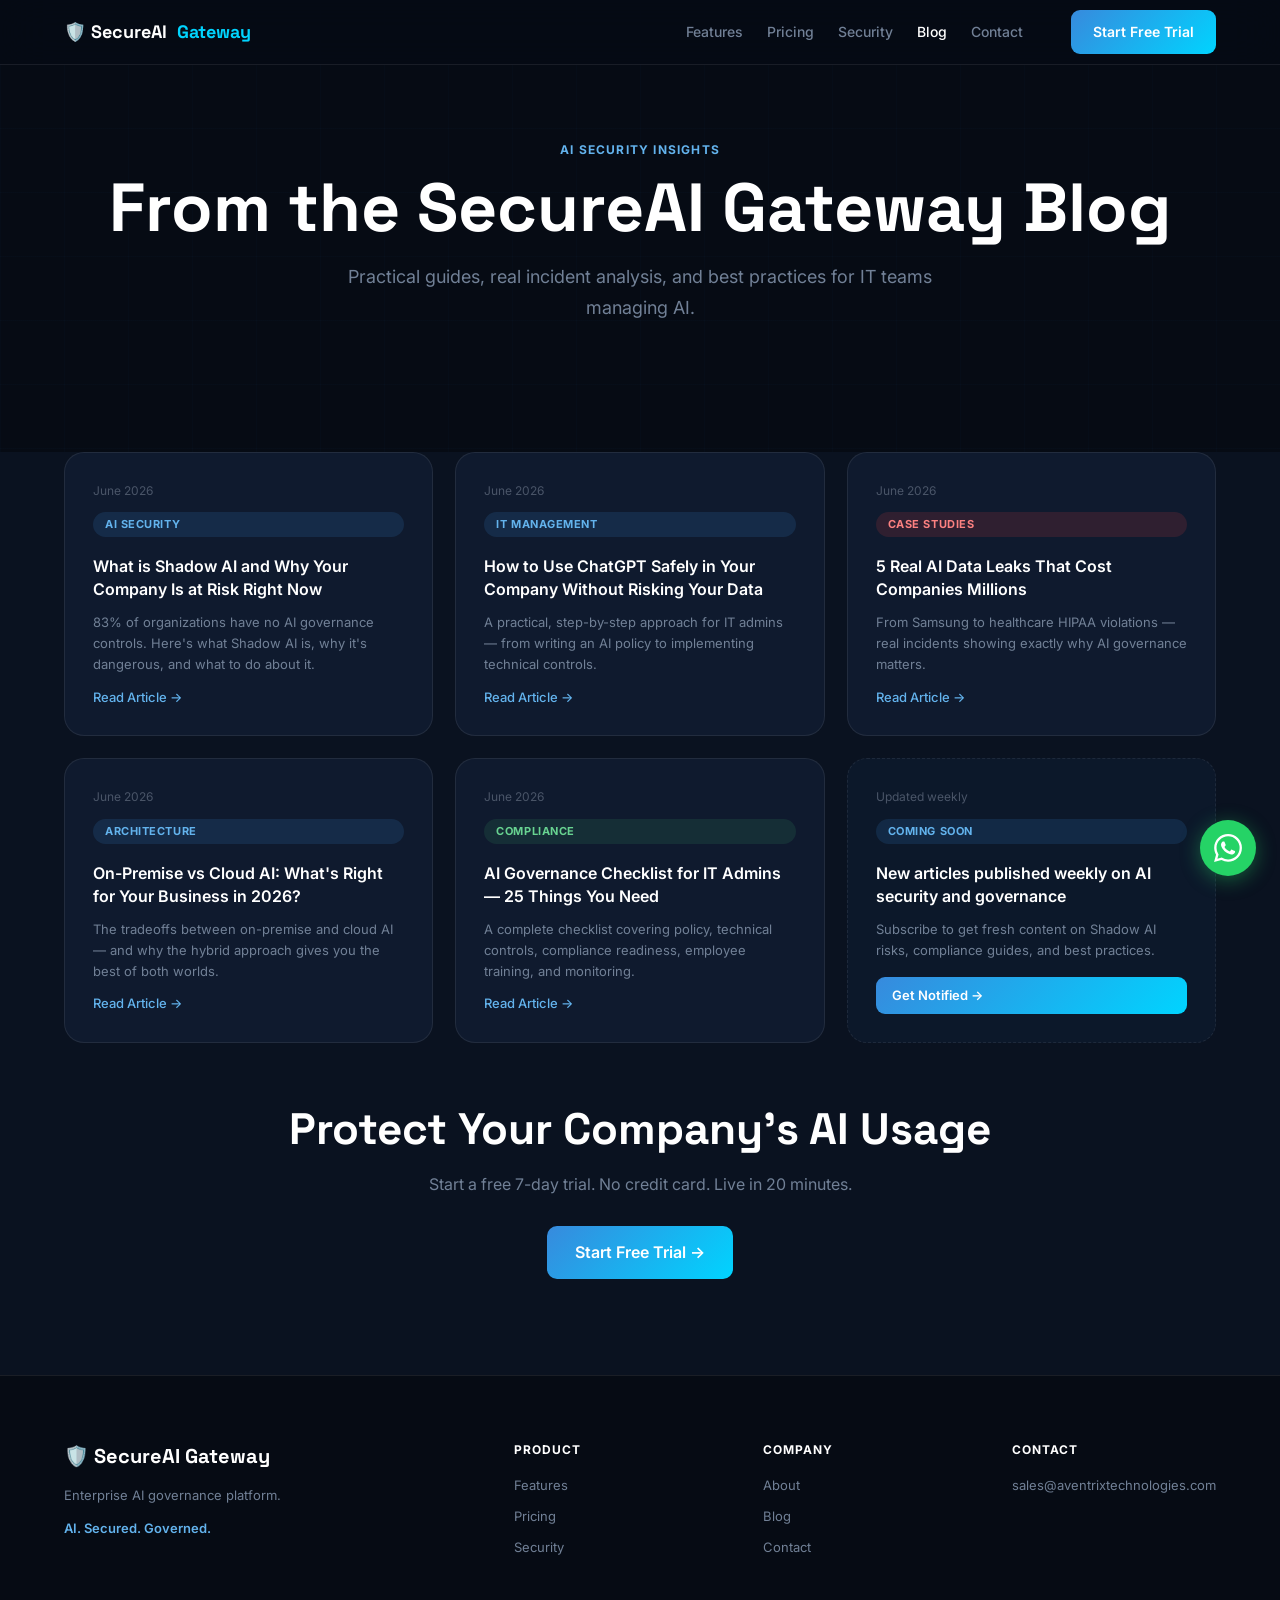
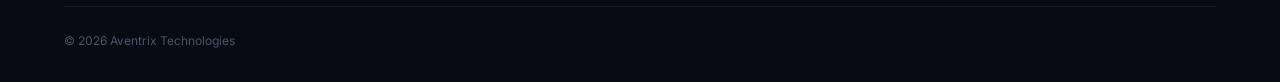
==== commit d7b89177: "Add full article pages + link blog cards" ====
--- a/blog.html
+++ b/blog.html
@@ -1,215 +1,61 @@
 <!DOCTYPE html>
 <html lang="en">
 <head>
-<meta charset="UTF-8">
-<meta name="viewport" content="width=device-width, initial-scale=1.0">
-<title>Blog — SecureAI Gateway | AI Security Insights</title>
-<meta name="description" content="AI security insights, guides, and best practices from the SecureAI Gateway team.">
+<meta charset="UTF-8"><meta name="viewport" content="width=device-width,initial-scale=1">
+<title>Blog — SecureAI Gateway</title>
 <link rel="preconnect" href="https://fonts.googleapis.com">
-<link href="https://fonts.googleapis.com/css2?family=Inter:wght@300;400;500;600;700&family=Space+Grotesk:wght@400;500;600;700&display=swap" rel="stylesheet">
+<link href="https://fonts.googleapis.com/css2?family=Inter:wght@300;400;500;600;700&family=Space+Grotesk:wght@500;600;700&display=swap" rel="stylesheet">
 <link rel="stylesheet" href="style.css">
-<style>
-.blog-hero { padding: 120px 0 60px; text-align: center; }
-.blog-hero h1 { font-family:'Space Grotesk',sans-serif; font-size: clamp(32px,5vw,52px); font-weight:700; color:white; margin-bottom:16px; }
-.blog-hero p { font-size:18px; color:var(--text-muted); max-width:560px; margin:0 auto; }
-.blog-full-grid { display:grid; grid-template-columns: repeat(3,1fr); gap:24px; padding:60px 0 100px; }
-.blog-full-card {
-  background:var(--bg2); border:1px solid var(--border);
-  border-radius:var(--radius-lg); padding:32px;
-  display:flex; flex-direction:column; gap:14px;
-  transition:all 0.2s;
-}
-.blog-full-card:hover { border-color:var(--border-hover); transform:translateY(-3px); }
-.blog-date { font-size:12px; color:var(--text-dim); }
-.blog-full-card h2 { font-family:'Space Grotesk',sans-serif; font-size:18px; font-weight:700; color:white; line-height:1.4; }
-.blog-full-card p { font-size:14px; color:var(--text-muted); line-height:1.7; flex:1; }
-.blog-meta { display:flex; justify-content:space-between; align-items:center; margin-top:auto; }
-.blog-category { background:rgba(55,138,221,0.15); color:var(--blue-light); font-size:11px; font-weight:600; padding:3px 10px; border-radius:10px; }
-.blog-cta-section { padding:60px 0 100px; text-align:center; }
-@media(max-width:900px){ .blog-full-grid{grid-template-columns:1fr 1fr;} }
-@media(max-width:600px){ .blog-full-grid{grid-template-columns:1fr;} }
-</style>
+<style>.page-hero{padding:140px 0 80px;text-align:center}.blog-grid{display:grid;grid-template-columns:repeat(3,1fr);gap:22px;margin-top:48px}.blog-card{background:var(--bg3);border:1px solid var(--border);border-radius:var(--r2);padding:28px;display:flex;flex-direction:column;gap:12px;transition:all .2s}.blog-card:hover{border-color:var(--border-h);transform:translateY(-2px)}.blog-date{font-size:12px;color:var(--dim)}.blog-card h3{font-size:16px;font-weight:600;color:#fff;line-height:1.4}.blog-card p{font-size:13px;color:var(--muted);line-height:1.6;flex:1}.blog-read{font-size:13px;color:var(--blue-l);font-weight:500;align-self:flex-start}.sec-grid{display:grid;grid-template-columns:repeat(2,1fr);gap:18px}.sec-card{background:var(--bg3);border:1px solid var(--border);border-radius:var(--r);padding:22px}.sec-icon{font-size:26px;margin-bottom:10px}.sec-card h4{font-size:15px;font-weight:600;color:#fff;margin-bottom:6px}.sec-card p{font-size:13px;color:var(--muted);line-height:1.6}.promise-box{background:rgba(56,161,105,.08);border:1px solid rgba(56,161,105,.2);border-radius:var(--r2);padding:32px;margin-top:48px}.promise-item{display:flex;align-items:flex-start;gap:10px;font-size:14px;color:var(--text);margin-bottom:10px}@media(max-width:900px){.blog-grid,.sec-grid{grid-template-columns:1fr 1fr}}@media(max-width:550px){.blog-grid,.sec-grid{grid-template-columns:1fr}}</style>
 </head>
 <body>
-
-<nav class="nav" id="nav">
-  <div class="nav-inner">
-    <a href="/" class="nav-logo">
-      <span class="logo-shield">🛡️</span>
-      <span class="logo-text">SecureAI <span class="logo-accent">Gateway</span></span>
-    </a>
+<div class="grid-bg"></div>
+<nav class="nav">
+  <div class="nav-in">
+    <a href="index.html" class="logo">🛡️ SecureAI <span>Gateway</span></a>
     <div class="nav-links">
-      <a href="/#features">Features</a>
-      <a href="/#how-it-works">How It Works</a>
-      <a href="/#pricing">Pricing</a>
-      <a href="blog.html" style="color:white">Blog</a>
-      <a href="/#faq">FAQ</a>
-      <a href="/#contact">Contact</a>
+      <a href="features.html">Features</a><a href="pricing.html">Pricing</a>
+      <a href="security.html" >Security</a>
+      <a href="blog.html" class="active">Blog</a>
+      <a href="contact.html">Contact</a>
     </div>
-    <div class="nav-cta">
-      <a href="/#pricing" class="btn-ghost">View Pricing</a>
-      <a href="/#contact" class="btn-primary">Start Free Trial</a>
-    </div>
+    <div class="nav-cta"><a href="contact.html" class="btn btn-p">Start Free Trial</a></div>
+    <button class="burger" onclick="toggleMenu()">☰</button>
+  </div>
+  <div class="mob-menu" id="mobMenu">
+    <a href="features.html">Features</a><a href="pricing.html">Pricing</a>
+    <a href="security.html">Security</a><a href="blog.html">Blog</a><a href="contact.html">Contact</a>
   </div>
 </nav>
-
-<div class="blog-hero">
-  <div class="container">
-    <p class="section-eyebrow">AI Security Insights</p>
-    <h1>From the SecureAI Gateway Blog</h1>
-    <p>Practical guides, real incident analysis, and best practices for IT teams managing AI in their organizations.</p>
-  </div>
+<div class="page-hero"><div class="container">
+<div class="eyebrow reveal">AI Security Insights</div>
+<h1 class="h1 reveal" style="margin-bottom:16px">From the SecureAI Gateway Blog</h1>
+<p class="lead reveal" style="margin:0 auto">Practical guides, real incident analysis, and best practices for IT teams managing AI.</p>
+</div></div>
+<section class="alt" style="padding-top:0"><div class="container">
+<div class="blog-grid" id="blogGrid">
+<div class="blog-card reveal"><div class="blog-date">June 2026</div><div class="tag tag-blue" style="margin-bottom:6px">AI Security</div><h3>What is Shadow AI and Why Your Company Is at Risk Right Now</h3><p>83% of organizations have no AI governance controls. Here's what Shadow AI is, why it's dangerous, and what to do about it.</p><a href="article.html?id=shadow-ai" class="blog-read">Read Article →</a></div>
+<div class="blog-card reveal"><div class="blog-date">June 2026</div><div class="tag tag-blue" style="margin-bottom:6px">IT Management</div><h3>How to Use ChatGPT Safely in Your Company Without Risking Your Data</h3><p>A practical, step-by-step approach for IT admins — from writing an AI policy to implementing technical controls.</p><a href="article.html?id=chatgpt-safely" class="blog-read">Read Article →</a></div>
+<div class="blog-card reveal"><div class="blog-date">June 2026</div><div class="tag tag-red" style="margin-bottom:6px">Case Studies</div><h3>5 Real AI Data Leaks That Cost Companies Millions</h3><p>From Samsung to healthcare HIPAA violations — real incidents showing exactly why AI governance matters.</p><a href="article.html?id=data-leaks" class="blog-read">Read Article →</a></div>
+<div class="blog-card reveal"><div class="blog-date">June 2026</div><div class="tag tag-blue" style="margin-bottom:6px">Architecture</div><h3>On-Premise vs Cloud AI: What's Right for Your Business in 2026?</h3><p>The tradeoffs between on-premise and cloud AI — and why the hybrid approach gives you the best of both worlds.</p><a href="article.html?id=onprem-vs-cloud" class="blog-read">Read Article →</a></div>
+<div class="blog-card reveal"><div class="blog-date">June 2026</div><div class="tag tag-green" style="margin-bottom:6px">Compliance</div><h3>AI Governance Checklist for IT Admins — 25 Things You Need</h3><p>A complete checklist covering policy, technical controls, compliance readiness, employee training, and monitoring.</p><a href="article.html?id=governance-checklist" class="blog-read">Read Article →</a></div>
+<div class="blog-card reveal" style="background:rgba(55,138,221,.05);border-style:dashed"><div class="blog-date">Updated weekly</div><div class="tag tag-blue" style="margin-bottom:6px">Coming Soon</div><h3>New articles published weekly on AI security and governance</h3><p>Subscribe to get fresh content on Shadow AI risks, compliance guides, and best practices.</p><a href="contact.html" class="btn btn-p" style="font-size:13px;padding:8px 16px;margin-top:4px">Get Notified →</a></div>
 </div>
-
-<div class="container">
-  <div class="blog-full-grid" id="blogGrid">
-
-    <div class="blog-full-card">
-      <div class="blog-date">June 2026</div>
-      <div class="blog-tag">AI Security</div>
-      <h2>What is Shadow AI and Why Your Company Is at Risk Right Now</h2>
-      <p>83% of organizations have no AI governance controls. Here's what Shadow AI is, why it's dangerous, and what the Samsung incident teaches us about protecting company data from well-intentioned employees using AI tools.</p>
-      <div class="blog-meta">
-        <span class="blog-category">AI Security</span>
-        <a href="#" class="blog-read">Read →</a>
-      </div>
-    </div>
-
-    <div class="blog-full-card">
-      <div class="blog-date">June 2026</div>
-      <div class="blog-tag">IT Management</div>
-      <h2>How to Use ChatGPT Safely in Your Company Without Risking Your Data</h2>
-      <p>A practical, step-by-step approach for IT admins — from writing an AI policy to implementing technical controls. Covers everything from employee training to gateway implementation.</p>
-      <div class="blog-meta">
-        <span class="blog-category">IT Management</span>
-        <a href="#" class="blog-read">Read →</a>
-      </div>
-    </div>
-
-    <div class="blog-full-card">
-      <div class="blog-date">June 2026</div>
-      <div class="blog-tag">Case Studies</div>
-      <h2>5 Real AI Data Leaks That Cost Companies Millions</h2>
-      <p>From Samsung to healthcare HIPAA violations to financial firms losing clients — real incidents showing exactly why AI governance matters, with prevention analysis for each case.</p>
-      <div class="blog-meta">
-        <span class="blog-category">Case Studies</span>
-        <a href="#" class="blog-read">Read →</a>
-      </div>
-    </div>
-
-    <div class="blog-full-card">
-      <div class="blog-date">June 2026</div>
-      <div class="blog-tag">Architecture</div>
-      <h2>On-Premise vs Cloud AI: What's Right for Your Business in 2026?</h2>
-      <p>Comparing on-premise and cloud AI platforms for enterprise use. When cloud AI makes sense, when on-premise wins, and the hybrid approach that gives you the best of both worlds.</p>
-      <div class="blog-meta">
-        <span class="blog-category">Architecture</span>
-        <a href="#" class="blog-read">Read →</a>
-      </div>
-    </div>
-
-    <div class="blog-full-card">
-      <div class="blog-date">June 2026</div>
-      <div class="blog-tag">Compliance</div>
-      <h2>AI Governance Checklist for IT Admins — 25 Things You Need Before Employees Use AI</h2>
-      <p>A complete checklist covering policy foundation, technical controls, compliance readiness, employee training, and ongoing monitoring. Know exactly what's covered and what's not.</p>
-      <div class="blog-meta">
-        <span class="blog-category">Compliance</span>
-        <a href="#" class="blog-read">Read →</a>
-      </div>
-    </div>
-
-    <div class="blog-full-card" id="dynamicBlogPlaceholder" style="background:rgba(55,138,221,0.05); border-style:dashed;">
-      <div class="blog-date">Updated weekly by Alex (AI CEO)</div>
-      <div class="blog-tag">Coming Soon</div>
-      <h2>New articles published weekly on AI security, compliance, and governance</h2>
-      <p>Our AI content team publishes fresh articles every week on Shadow AI risks, compliance guides, and AI governance best practices. Subscribe to get notified.</p>
-      <div class="blog-meta">
-        <a href="/#contact" class="btn-primary" style="font-size:13px;padding:8px 16px">Get Notified →</a>
-      </div>
-    </div>
-
-  </div>
-
-  <div class="blog-cta-section">
-    <h2 class="section-title">Ready to Secure Your Company's AI Usage?</h2>
-    <p class="section-sub" style="margin:0 auto 32px">Start a free 7-day trial. No credit card required. Live in 20 minutes.</p>
-    <a href="/#contact" class="btn-primary btn-lg">Start Free Trial →</a>
-  </div>
+<div style="text-align:center;margin-top:60px" class="reveal">
+<h2 class="h2" style="margin-bottom:16px">Protect Your Company's AI Usage</h2>
+<p style="font-size:16px;color:var(--muted);margin-bottom:28px">Start a free 7-day trial. No credit card. Live in 20 minutes.</p>
+<a href="contact.html" class="btn btn-p btn-lg">Start Free Trial →</a>
 </div>
-
-<footer class="footer">
-  <div class="container">
-    <div class="footer-grid">
-      <div class="footer-brand">
-        <div class="footer-logo">🛡️ SecureAI Gateway</div>
-        <p>Enterprise AI governance platform for companies that can't afford to compromise on data security.</p>
-        <div class="footer-tagline">AI. Secured. Governed.</div>
-        <p class="footer-company">By <a href="/">Aventrix Technologies</a> · Ahmedabad, India</p>
-      </div>
-      <div class="footer-col">
-        <h4>Product</h4>
-        <a href="/#features">Features</a>
-        <a href="/#pricing">Pricing</a>
-        <a href="/#how-it-works">How It Works</a>
-        <a href="/#faq">FAQ</a>
-      </div>
-      <div class="footer-col">
-        <h4>Company</h4>
-        <a href="/#contact">About Us</a>
-        <a href="blog.html">Blog</a>
-        <a href="/#contact">Contact</a>
-      </div>
-      <div class="footer-col">
-        <h4>Legal</h4>
-        <a href="#">Privacy Policy</a>
-        <a href="#">Terms of Service</a>
-        <a href="#">Security</a>
-      </div>
-    </div>
-    <div class="footer-bottom">
-      <span>© 2026 Aventrix Technologies. All rights reserved.</span>
-      <a href="#">Privacy Policy</a>
-      <a href="#">Terms of Service</a>
-    </div>
-  </div>
-</footer>
-
-<a href="https://wa.me/919104277272" class="whatsapp-float" target="_blank">
-  <svg width="28" height="28" viewBox="0 0 24 24" fill="white"><path d="M17.472 14.382c-.297-.149-1.758-.867-2.03-.967-.273-.099-.471-.148-.67.15-.197.297-.767.966-.94 1.164-.173.199-.347.223-.644.075-.297-.15-1.255-.463-2.39-1.475-.883-.788-1.48-1.761-1.653-2.059-.173-.297-.018-.458.13-.606.134-.133.298-.347.446-.52.149-.174.198-.298.298-.497.099-.198.05-.371-.025-.52-.075-.149-.669-1.612-.916-2.207-.242-.579-.487-.5-.669-.51-.173-.008-.371-.01-.57-.01-.198 0-.52.074-.792.372-.272.297-1.04 1.016-1.04 2.479 0 1.462 1.065 2.875 1.213 3.074.149.198 2.096 3.2 5.077 4.487.709.306 1.262.489 1.694.625.712.227 1.36.195 1.871.118.571-.085 1.758-.719 2.006-1.413.248-.694.248-1.289.173-1.413-.074-.124-.272-.198-.57-.347m-5.421 7.403h-.004a9.87 9.87 0 01-5.031-1.378l-.361-.214-3.741.982.998-3.648-.235-.374a9.86 9.86 0 01-1.51-5.26c.001-5.45 4.436-9.884 9.888-9.884 2.64 0 5.122 1.03 6.988 2.898a9.825 9.825 0 012.893 6.994c-.003 5.45-4.437 9.884-9.885 9.884m8.413-18.297A11.815 11.815 0 0012.05 0C5.495 0 .16 5.335.157 11.892c0 2.096.547 4.142 1.588 5.945L.057 24l6.305-1.654a11.882 11.882 0 005.683 1.448h.005c6.554 0 11.89-5.335 11.893-11.893a11.821 11.821 0 00-3.48-8.413z"/></svg>
-</a>
-
+</div></section>
+<footer><div class="container"><div class="ft-grid">
+<div><div class="ft-logo">🛡️ SecureAI Gateway</div><p class="ft-desc">Enterprise AI governance platform.</p><div class="ft-tagline">AI. Secured. Governed.</div></div>
+<div class="ft-col"><h4>Product</h4><a href="features.html">Features</a><a href="pricing.html">Pricing</a><a href="security.html">Security</a></div>
+<div class="ft-col"><h4>Company</h4><a href="contact.html">About</a><a href="blog.html">Blog</a><a href="contact.html">Contact</a></div>
+<div class="ft-col"><h4>Contact</h4><a href="mailto:sales@aventrixtechnologies.com">sales@aventrixtechnologies.com</a></div>
+</div><div class="ft-bottom"><span>© 2026 Aventrix Technologies</span></div></div></footer>
+<a href="https://wa.me/919104277272" class="wa" target="_blank"><svg width="28" height="28" viewBox="0 0 24 24" fill="white"><path d="M17.472 14.382c-.297-.149-1.758-.867-2.03-.967-.273-.099-.471-.148-.67.15-.197.297-.767.966-.94 1.164-.173.199-.347.223-.644.075-.297-.15-1.255-.463-2.39-1.475-.883-.788-1.48-1.761-1.653-2.059-.173-.297-.018-.458.13-.606.134-.133.298-.347.446-.52.149-.174.198-.298.298-.497.099-.198.05-.371-.025-.52-.075-.149-.669-1.612-.916-2.207-.242-.579-.487-.5-.669-.51-.173-.008-.371-.01-.57-.01-.198 0-.52.074-.792.372-.272.297-1.04 1.016-1.04 2.479 0 1.462 1.065 2.875 1.213 3.074.149.198 2.096 3.2 5.077 4.487.709.306 1.262.489 1.694.625.712.227 1.36.195 1.871.118.571-.085 1.758-.719 2.006-1.413.248-.694.248-1.289.173-1.413-.074-.124-.272-.198-.57-.347m-5.421 7.403h-.004a9.87 9.87 0 01-5.031-1.378l-.361-.214-3.741.982.998-3.648-.235-.374a9.86 9.86 0 01-1.51-5.26c.001-5.45 4.436-9.884 9.888-9.884 2.64 0 5.122 1.03 6.988 2.898a9.825 9.825 0 012.893 6.994c-.003 5.45-4.437 9.884-9.885 9.884m8.413-18.297A11.815 11.815 0 0012.05 0C5.495 0 .16 5.335.157 11.892c0 2.096.547 4.142 1.588 5.945L.057 24l6.305-1.654a11.882 11.882 0 005.683 1.448h.005c6.554 0 11.89-5.335 11.893-11.893a11.821 11.821 0 00-3.48-8.413z"/></svg></a>
+<script src="app.js"></script>
 <script>
-window.addEventListener('scroll', () => {
-  const nav = document.getElementById('nav');
-  if (window.scrollY > 20) nav.classList.add('scrolled');
-  else nav.classList.remove('scrolled');
-});
-
-// Load fresh blog posts from HQ
-async function loadFromHQ() {
-  try {
-    const r = await fetch('https://avebackend.onrender.com/api/blog/posts?limit=6');
-    if (!r.ok) return;
-    const data = await r.json();
-    if (!data.posts?.length) return;
-    const grid = document.getElementById('blogGrid');
-    const newCards = data.posts.map(p => `
-      <div class="blog-full-card">
-        <div class="blog-date">${new Date(p.created_at).toLocaleDateString('en-IN', {month:'long', year:'numeric'})}</div>
-        <div class="blog-tag">AI Security</div>
-        <h2>${p.title}</h2>
-        <p>${p.content?.substring(0,200)}...</p>
-        <div class="blog-meta">
-          <span class="blog-category">SecureAI Gateway</span>
-          <a href="#" class="blog-read">Read →</a>
-        </div>
-      </div>
-    `).join('');
-    grid.innerHTML = newCards;
-  } catch(e) {}
-}
-loadFromHQ();
+async function loadPosts(){try{const r=await fetch('https://avebackend.onrender.com/api/blog/posts?limit=6');if(!r.ok)return;const d=await r.json();if(!d.posts?.length)return;document.getElementById('blogGrid').innerHTML=d.posts.map(p=>`<div class="blog-card reveal"><div class="blog-date">${new Date(p.created_at).toLocaleDateString('en-IN',{month:'long',year:'numeric'})}</div><div class="tag tag-blue" style="margin-bottom:6px">AI Security</div><h3>${p.title}</h3><p>${p.content?.substring(0,150)}...</p><a href="blog.html" class="blog-read">Read Article →</a></div>`).join('');}catch(e){}}loadPosts();
 </script>
-</body>
-</html>
+</body></html>
--- a/style.css
+++ b/style.css
@@ -1,663 +1,142 @@
-/* ── Reset & Base ─────────────────────────── */
-*, *::before, *::after { box-sizing: border-box; margin: 0; padding: 0; }
+*,*::before,*::after{box-sizing:border-box;margin:0;padding:0}
+:root{
+  --bg:#060B14;--bg2:#0A1220;--bg3:#0F1A2E;
+  --border:rgba(255,255,255,0.08);--border-h:rgba(99,179,237,0.3);
+  --text:#E2E8F0;--muted:#718096;--dim:#4A5568;
+  --blue:#378ADD;--blue-l:#63B3ED;--accent:#00D4FF;
+  --green:#38A169;--green-l:#68D391;--red:#E53E3E;--red-l:#FC8181;
+  --grad:linear-gradient(135deg,#378ADD 0%,#00D4FF 100%);
+  --grad-t:linear-gradient(135deg,#63B3ED 0%,#00D4FF 50%,#38A169 100%);
+  --r:12px;--r2:20px;
+}
+html{scroll-behavior:smooth}
+body{font-family:'Inter',sans-serif;background:var(--bg);color:var(--text);line-height:1.6;overflow-x:hidden}
+a{color:var(--blue-l);text-decoration:none;transition:color .2s}
+a:hover{color:var(--accent)}
+.container{max-width:1200px;margin:0 auto;padding:0 24px}
 
-:root {
-  --bg: #060B14;
-  --bg2: #0A1220;
-  --bg3: #0F1A2E;
-  --border: rgba(255,255,255,0.08);
-  --border-hover: rgba(99,179,237,0.3);
-  --text: #E2E8F0;
-  --text-muted: #718096;
-  --text-dim: #4A5568;
-  --blue: #378ADD;
-  --blue-light: #63B3ED;
-  --blue-dark: #1A56A0;
-  --green: #38A169;
-  --green-light: #68D391;
-  --red: #E53E3E;
-  --red-light: #FC8181;
-  --purple: #805AD5;
-  --accent: #00D4FF;
-  --gradient: linear-gradient(135deg, #378ADD 0%, #00D4FF 100%);
-  --gradient-text: linear-gradient(135deg, #63B3ED 0%, #00D4FF 50%, #38A169 100%);
-  --shadow: 0 4px 24px rgba(0,0,0,0.4);
-  --shadow-lg: 0 20px 60px rgba(0,0,0,0.6);
-  --radius: 12px;
-  --radius-lg: 20px;
-}
+/* Buttons */
+.btn{display:inline-flex;align-items:center;gap:8px;font-weight:600;font-size:14px;padding:11px 22px;border-radius:9px;border:none;cursor:pointer;transition:all .2s;text-decoration:none}
+.btn-p{background:var(--grad);color:#fff}.btn-p:hover{opacity:.9;transform:translateY(-1px);color:#fff}
+.btn-g{background:transparent;color:var(--text);border:1px solid var(--border)}.btn-g:hover{border-color:var(--blue-l);color:var(--blue-l)}
+.btn-lg{padding:14px 28px;font-size:16px;border-radius:10px}
+.btn-w{background:#fff;color:#000}.btn-w:hover{opacity:.9}
 
-html { scroll-behavior: smooth; }
-body {
-  font-family: 'Inter', sans-serif;
-  background: var(--bg);
-  color: var(--text);
-  line-height: 1.6;
-  font-size: 16px;
-  overflow-x: hidden;
-}
+/* Typography */
+.eyebrow{font-size:12px;font-weight:700;letter-spacing:.1em;text-transform:uppercase;color:var(--blue-l);margin-bottom:12px}
+.h1{font-family:'Space Grotesk',sans-serif;font-size:clamp(38px,5.5vw,68px);font-weight:700;line-height:1.08;color:#fff}
+.h2{font-family:'Space Grotesk',sans-serif;font-size:clamp(26px,4vw,44px);font-weight:700;line-height:1.2;color:#fff;margin-bottom:16px}
+.h3{font-family:'Space Grotesk',sans-serif;font-size:clamp(20px,2.5vw,28px);font-weight:700;color:#fff;margin-bottom:12px}
+.lead{font-size:18px;color:var(--muted);line-height:1.75;max-width:640px}
+.grad-text{background:var(--grad-t);-webkit-background-clip:text;-webkit-text-fill-color:transparent;background-clip:text}
 
-a { color: var(--blue-light); text-decoration: none; transition: color 0.2s; }
-a:hover { color: var(--accent); }
+/* Nav */
+.nav{position:fixed;top:0;left:0;right:0;z-index:100;background:rgba(6,11,20,.9);backdrop-filter:blur(24px);border-bottom:1px solid var(--border)}
+.nav-in{max-width:1200px;margin:0 auto;padding:0 24px;display:flex;align-items:center;height:64px;gap:32px}
+.logo{display:flex;align-items:center;gap:10px;font-family:'Space Grotesk',sans-serif;font-size:18px;font-weight:700;color:#fff;flex-shrink:0}
+.logo span{color:var(--accent)}
+.nav-links{display:flex;gap:24px;margin-left:auto}
+.nav-links a{font-size:14px;color:var(--muted);font-weight:500;transition:color .2s}
+.nav-links a:hover,.nav-links a.active{color:#fff}
+.nav-cta{display:flex;gap:10px;margin-left:16px}
+.burger{display:none;background:none;border:none;color:#fff;font-size:24px;cursor:pointer;margin-left:auto}
+.mob-menu{display:none;flex-direction:column;gap:12px;padding:16px 24px;border-top:1px solid var(--border)}
+.mob-menu a{font-size:15px;color:var(--muted)}
+.mob-menu.open{display:flex}
+@media(max-width:900px){.nav-links,.nav-cta{display:none}.burger{display:block}}
 
-.container {
-  max-width: 1200px;
-  margin: 0 auto;
-  padding: 0 24px;
-}
+/* Grid bg */
+.grid-bg{position:fixed;inset:0;background-image:linear-gradient(rgba(55,138,221,.025)1px,transparent 1px),linear-gradient(90deg,rgba(55,138,221,.025)1px,transparent 1px);background-size:64px 64px;pointer-events:none;z-index:-1}
 
-/* ── Buttons ──────────────────────────────── */
-.btn-primary {
-  display: inline-flex; align-items: center; gap: 8px;
-  background: var(--gradient);
-  color: white; font-weight: 600; font-size: 14px;
-  padding: 10px 20px; border-radius: 8px;
-  border: none; cursor: pointer;
-  transition: opacity 0.2s, transform 0.2s;
-  text-decoration: none;
-}
-.btn-primary:hover { opacity: 0.9; transform: translateY(-1px); color: white; }
-.btn-primary.btn-lg { padding: 14px 28px; font-size: 16px; border-radius: 10px; }
+/* Sections */
+section{padding:96px 0}
+section.alt{background:var(--bg2)}
+section.dark{background:var(--bg)}
 
-.btn-ghost {
-  display: inline-flex; align-items: center; gap: 8px;
-  background: transparent;
-  color: var(--text); font-weight: 500; font-size: 14px;
-  padding: 10px 20px; border-radius: 8px;
-  border: 1px solid var(--border);
-  cursor: pointer; transition: all 0.2s;
-  text-decoration: none;
-}
-.btn-ghost:hover { border-color: var(--blue-light); color: var(--blue-light); background: rgba(55,138,221,0.05); }
-.btn-ghost.btn-lg { padding: 14px 28px; font-size: 16px; border-radius: 10px; }
+/* Cards */
+.card{background:var(--bg3);border:1px solid var(--border);border-radius:var(--r2);padding:28px;transition:all .2s}
+.card:hover{border-color:var(--border-h);transform:translateY(-2px)}
+.card2{background:var(--bg2);border:1px solid var(--border);border-radius:var(--r);padding:24px;transition:all .2s}
+.card2:hover{border-color:var(--border-h)}
 
-/* ── Typography helpers ───────────────────── */
-.gradient-text {
-  background: var(--gradient-text);
-  -webkit-background-clip: text; -webkit-text-fill-color: transparent;
-  background-clip: text;
-}
-.section-eyebrow {
-  font-size: 13px; font-weight: 600; letter-spacing: 0.1em;
-  text-transform: uppercase; color: var(--blue-light);
-  margin-bottom: 12px;
-}
-.section-title {
-  font-family: 'Space Grotesk', sans-serif;
-  font-size: clamp(28px, 4vw, 42px);
-  font-weight: 700; line-height: 1.2;
-  color: white; margin-bottom: 16px;
-}
-.section-sub {
-  font-size: 18px; color: var(--text-muted);
-  max-width: 680px; line-height: 1.7; margin-bottom: 48px;
-}
+/* Tags */
+.tag{display:inline-block;font-size:11px;font-weight:700;padding:4px 12px;border-radius:20px;letter-spacing:.05em;text-transform:uppercase}
+.tag-blue{background:rgba(55,138,221,.15);color:var(--blue-l)}
+.tag-green{background:rgba(56,161,105,.15);color:var(--green-l)}
+.tag-red{background:rgba(229,62,62,.15);color:var(--red-l)}
 
-/* ── NAV ──────────────────────────────────── */
-.nav {
-  position: fixed; top: 0; left: 0; right: 0; z-index: 100;
-  background: rgba(6,11,20,0.85);
-  backdrop-filter: blur(20px);
-  border-bottom: 1px solid var(--border);
-  transition: all 0.3s;
-}
-.nav.scrolled { background: rgba(6,11,20,0.98); }
-.nav-inner {
-  max-width: 1200px; margin: 0 auto; padding: 0 24px;
-  display: flex; align-items: center; gap: 32px; height: 64px;
-}
-.nav-logo {
-  display: flex; align-items: center; gap: 10px;
-  text-decoration: none; flex-shrink: 0;
-}
-.logo-shield { font-size: 22px; }
-.logo-text { font-family: 'Space Grotesk', sans-serif; font-size: 18px; font-weight: 700; color: white; }
-.logo-accent { color: var(--accent); }
-.nav-links { display: flex; gap: 28px; margin-left: auto; }
-.nav-links a { font-size: 14px; color: var(--text-muted); font-weight: 500; transition: color 0.2s; }
-.nav-links a:hover { color: white; }
-.nav-cta { display: flex; gap: 10px; margin-left: 16px; }
-.nav-burger { display: none; background: none; border: none; color: white; font-size: 24px; cursor: pointer; }
-.nav-mobile { display: none; padding: 16px 24px; border-top: 1px solid var(--border); flex-direction: column; gap: 16px; }
-.nav-mobile a { font-size: 15px; color: var(--text-muted); }
-@media(max-width:768px) {
-  .nav-links, .nav-cta { display: none; }
-  .nav-burger { display: block; margin-left: auto; }
-  .nav-mobile.open { display: flex; }
-}
+/* Feature rows */
+.feat-row{display:grid;grid-template-columns:1fr 1fr;gap:64px;align-items:center;margin-bottom:80px}
+.feat-row:last-child{margin-bottom:0}
+.feat-row.flip{direction:rtl}.feat-row.flip>*{direction:ltr}
+@media(max-width:900px){.feat-row,.feat-row.flip{grid-template-columns:1fr;direction:ltr}}
 
-/* ── HERO ─────────────────────────────────── */
-.hero {
-  min-height: 100vh;
-  padding: 120px 24px 80px;
-  display: grid;
-  grid-template-columns: 1fr 1fr;
-  gap: 60px;
-  align-items: center;
-  max-width: 1200px;
-  margin: 0 auto;
-  position: relative;
-}
-.hero-grid-bg {
-  position: fixed; top: 0; left: 0; right: 0; bottom: 0;
-  background-image:
-    linear-gradient(rgba(55,138,221,0.03) 1px, transparent 1px),
-    linear-gradient(90deg, rgba(55,138,221,0.03) 1px, transparent 1px);
-  background-size: 60px 60px;
-  pointer-events: none; z-index: -1;
-}
-.hero-badge {
-  display: inline-flex; align-items: center; gap: 8px;
-  background: rgba(55,138,221,0.1); border: 1px solid rgba(55,138,221,0.3);
-  color: var(--blue-light); font-size: 13px; font-weight: 500;
-  padding: 6px 14px; border-radius: 20px; margin-bottom: 24px;
-}
-.badge-dot {
-  width: 6px; height: 6px; border-radius: 50%; background: var(--green-light);
-  animation: pulse 2s infinite;
-}
-@keyframes pulse { 0%,100%{opacity:1}50%{opacity:0.4} }
-.hero-title {
-  font-family: 'Space Grotesk', sans-serif;
-  font-size: clamp(36px, 5vw, 62px);
-  font-weight: 700; line-height: 1.1;
-  color: white; margin-bottom: 20px;
-}
-.hero-sub {
-  font-size: 18px; color: var(--text-muted); line-height: 1.7;
-  max-width: 520px; margin-bottom: 32px;
-}
-.hero-cta { display: flex; gap: 12px; flex-wrap: wrap; margin-bottom: 40px; }
-.hero-trust {
-  display: flex; flex-wrap: wrap; gap: 12px;
-}
-.trust-item {
-  display: flex; align-items: center; gap: 6px;
-  font-size: 13px; color: var(--text-muted);
-}
-.trust-icon { font-size: 14px; }
+/* FAQ */
+.faq-item{border:1px solid var(--border);border-radius:var(--r);overflow:hidden;margin-bottom:6px}
+.faq-q{display:flex;justify-content:space-between;align-items:center;width:100%;padding:18px 24px;background:var(--bg2);color:#fff;font-size:15px;font-weight:500;border:none;cursor:pointer;text-align:left;transition:background .2s}
+.faq-q:hover{background:var(--bg3)}
+.faq-icon{font-size:20px;color:var(--blue-l);flex-shrink:0;transition:transform .2s}
+.faq-a{padding:0 24px;max-height:0;overflow:hidden;font-size:14px;color:var(--muted);line-height:1.75;background:var(--bg2);transition:all .3s}
+.faq-a.open{padding:16px 24px 20px;max-height:400px}
 
-/* Dashboard Mock */
-.hero-visual { display: flex; justify-content: center; align-items: center; }
-.dashboard-mock {
-  background: var(--bg2);
-  border: 1px solid var(--border);
-  border-radius: var(--radius-lg);
-  overflow: hidden;
-  box-shadow: var(--shadow-lg);
-  width: 100%; max-width: 480px;
-}
-.mock-header {
-  display: flex; align-items: center; gap: 8px;
-  padding: 12px 16px; background: var(--bg3);
-  border-bottom: 1px solid var(--border);
-}
-.mock-dot { width: 10px; height: 10px; border-radius: 50%; }
-.mock-dot.red { background: #FF5F56; }
-.mock-dot.yellow { background: #FFBD2E; }
-.mock-dot.green { background: #27C93F; }
-.mock-title { font-size: 12px; color: var(--text-muted); margin-left: 4px; }
-.mock-body { padding: 16px; }
-.mock-stat-row { display: grid; grid-template-columns: 1fr 1fr 1fr; gap: 10px; margin-bottom: 16px; }
-.mock-stat { background: var(--bg3); border-radius: 8px; padding: 10px; text-align: center; }
-.mock-stat-val { font-size: 22px; font-weight: 700; }
-.green-text { color: var(--green-light); }
-.red-text { color: var(--red-light); }
-.blue-text { color: var(--blue-light); }
-.mock-stat-label { font-size: 10px; color: var(--text-muted); margin-top: 2px; }
-.mock-alert {
-  display: flex; align-items: center; gap: 10px;
-  background: rgba(229,62,62,0.08); border: 1px solid rgba(229,62,62,0.2);
-  border-radius: 8px; padding: 10px 12px; margin-bottom: 8px;
-}
-.alert-icon { font-size: 16px; }
-.alert-title { font-size: 12px; font-weight: 500; color: var(--text); }
-.alert-sub { font-size: 10px; color: var(--text-muted); margin-top: 2px; }
-.alert-badge {
-  margin-left: auto; background: rgba(229,62,62,0.2);
-  color: var(--red-light); font-size: 10px; font-weight: 600;
-  padding: 2px 8px; border-radius: 10px; white-space: nowrap;
-}
-.mock-bar-row { display: flex; align-items: center; gap: 8px; margin-top: 10px; }
-.mock-bar-label { font-size: 11px; color: var(--text-muted); width: 90px; flex-shrink: 0; }
-.mock-bar { flex: 1; height: 6px; background: var(--bg3); border-radius: 3px; overflow: hidden; }
-.mock-bar-fill { height: 100%; background: var(--blue); border-radius: 3px; }
-.mock-bar-pct { font-size: 11px; color: var(--text-muted); width: 32px; text-align: right; }
+/* Pricing */
+.plan{background:var(--bg3);border:1px solid var(--border);border-radius:var(--r2);padding:36px 28px;position:relative;transition:all .2s}
+.plan:hover{transform:translateY(-3px)}
+.plan.hot{background:linear-gradient(135deg,rgba(55,138,221,.12),rgba(0,212,255,.05));border-color:rgba(55,138,221,.4)}
+.plan-badge{position:absolute;top:-13px;left:50%;transform:translateX(-50%);background:var(--grad);color:#fff;font-size:12px;font-weight:700;padding:4px 18px;border-radius:20px;white-space:nowrap}
+.plan-name{font-family:'Space Grotesk',sans-serif;font-size:22px;font-weight:700;color:#fff;margin-bottom:6px}
+.plan-desc{font-size:13px;color:var(--muted);margin-bottom:28px}
+.plan-price{font-family:'Space Grotesk',sans-serif;font-size:30px;font-weight:700;margin-bottom:28px}
+.plan-price.grad{background:var(--grad-t);-webkit-background-clip:text;-webkit-text-fill-color:transparent;background-clip:text}
+.plan-features{display:flex;flex-direction:column;gap:9px;margin-top:24px}
+.plan-f{font-size:13px;color:var(--muted)}
+.plan-f.no{color:var(--dim)}
+.plan-btn{display:block;text-align:center;padding:12px;border-radius:9px;font-weight:600;font-size:14px;transition:all .2s}
+.plan-btn-p{background:var(--grad);color:#fff}.plan-btn-p:hover{opacity:.9;color:#fff}
+.plan-btn-g{border:1px solid var(--border);color:var(--text)}.plan-btn-g:hover{border-color:var(--blue-l);color:var(--blue-l)}
 
-@media(max-width:900px) {
-  .hero { grid-template-columns: 1fr; text-align: center; gap: 40px; padding-top: 100px; }
-  .hero-trust { justify-content: center; }
-  .hero-cta { justify-content: center; }
-  .section-sub { margin-left: auto; margin-right: auto; }
-}
+/* Stats */
+.stat-num{font-family:'Space Grotesk',sans-serif;font-size:52px;font-weight:700;color:#fff;line-height:1}
+.stat-label{font-size:14px;font-weight:600;color:var(--text);margin:6px 0}
+.stat-desc{font-size:13px;color:var(--muted);line-height:1.5}
 
-/* ── STATS ────────────────────────────────── */
-.stats-section {
-  padding: 100px 0;
-  background: var(--bg2);
-  border-top: 1px solid var(--border);
-  border-bottom: 1px solid var(--border);
-}
-.stats-title {
-  font-family: 'Space Grotesk', sans-serif;
-  font-size: clamp(22px, 3vw, 32px);
-  font-weight: 700; color: white;
-  max-width: 700px; line-height: 1.3;
-  margin-bottom: 48px;
-}
-.stats-grid { display: grid; grid-template-columns: repeat(3,1fr); gap: 20px; margin-bottom: 48px; }
-.stat-card {
-  background: var(--bg3); border: 1px solid var(--border);
-  border-radius: var(--radius-lg); padding: 32px 24px;
-  transition: border-color 0.2s;
-}
-.stat-card:hover { border-color: var(--border-hover); }
-.stat-card-accent { border-color: rgba(229,62,62,0.3); background: rgba(229,62,62,0.05); }
-.stat-number {
-  font-family: 'Space Grotesk', sans-serif;
-  font-size: 54px; font-weight: 700; color: white; line-height: 1;
-  margin-bottom: 8px;
-}
-.stat-card-accent .stat-number { color: var(--red-light); }
-.stat-pct { font-size: 28px; }
-.stat-label { font-size: 15px; font-weight: 600; color: var(--text); margin-bottom: 8px; }
-.stat-desc { font-size: 14px; color: var(--text-muted); line-height: 1.5; }
+/* Steps */
+.step-num{font-family:'Space Grotesk',sans-serif;font-size:48px;font-weight:700;color:rgba(55,138,221,.15);line-height:1;margin-bottom:14px}
 
-.scenario-grid { display: grid; grid-template-columns: repeat(3,1fr); gap: 16px; }
-.scenario-card {
-  background: var(--bg3); border: 1px solid var(--border);
-  border-radius: var(--radius); padding: 20px;
-  display: flex; flex-direction: column; gap: 12px;
-}
-.scenario-tag {
-  display: inline-block; font-size: 11px; font-weight: 600;
-  padding: 3px 10px; border-radius: 10px; margin-bottom: 6px;
-}
-.scenario-tag.risk { background: rgba(229,62,62,0.15); color: var(--red-light); }
-.scenario-tag.safe { background: rgba(56,161,105,0.15); color: var(--green-light); }
-.scenario-card p { font-size: 13px; color: var(--text-muted); line-height: 1.5; }
-.risk-text { color: var(--red-light) !important; font-size: 12px !important; }
-.safe-text { color: var(--green-light) !important; font-size: 12px !important; }
-.scenario-arrow { text-align: center; color: var(--text-dim); font-size: 18px; }
+/* Form */
+.form-group{display:flex;flex-direction:column;gap:6px}
+.form-group label{font-size:13px;font-weight:500;color:var(--muted)}
+.form-group input,.form-group select,.form-group textarea{background:var(--bg);border:1px solid var(--border);border-radius:9px;padding:11px 14px;color:var(--text);font-size:14px;font-family:'Inter',sans-serif;outline:none;transition:border-color .2s;width:100%}
+.form-group input:focus,.form-group select:focus,.form-group textarea:focus{border-color:var(--blue)}
+.form-group input::placeholder,.form-group textarea::placeholder{color:var(--dim)}
+.form-group select option{background:var(--bg2)}
+.form-row{display:grid;grid-template-columns:1fr 1fr;gap:16px}
+@media(max-width:600px){.form-row{grid-template-columns:1fr}}
+.checkbox-row{display:flex;flex-wrap:wrap;gap:10px}
+.check-label{display:flex;align-items:center;gap:7px;font-size:13px;color:var(--muted);cursor:pointer}
 
-@media(max-width:768px) {
-  .stats-grid, .scenario-grid { grid-template-columns: 1fr; }
-  .scenario-arrow { transform: rotate(90deg); }
-}
+/* WhatsApp */
+.wa{position:fixed;bottom:24px;right:24px;z-index:99;width:56px;height:56px;border-radius:50%;background:#25D366;display:flex;align-items:center;justify-content:center;box-shadow:0 4px 20px rgba(37,211,102,.4);transition:transform .2s}
+.wa:hover{transform:scale(1.1)}
 
-/* ── PRODUCT INTRO ────────────────────────── */
-.product-intro { padding: 100px 0; }
-.pillars-grid { display: grid; grid-template-columns: repeat(4,1fr); gap: 20px; }
-.pillar-card {
-  background: var(--bg2); border: 1px solid var(--border);
-  border-radius: var(--radius-lg); padding: 28px 24px;
-  transition: all 0.2s;
-}
-.pillar-card:hover { border-color: var(--border-hover); transform: translateY(-2px); }
-.pillar-icon { font-size: 32px; margin-bottom: 16px; }
-.pillar-card h3 { font-size: 17px; font-weight: 600; color: white; margin-bottom: 10px; }
-.pillar-card p { font-size: 14px; color: var(--text-muted); line-height: 1.6; }
-@media(max-width:900px) { .pillars-grid { grid-template-columns: repeat(2,1fr); } }
-@media(max-width:500px) { .pillars-grid { grid-template-columns: 1fr; } }
+/* Footer */
+footer{padding:64px 0 32px;background:var(--bg);border-top:1px solid var(--border)}
+.ft-grid{display:grid;grid-template-columns:2fr 1fr 1fr 1fr;gap:48px;margin-bottom:48px}
+.ft-logo{font-family:'Space Grotesk',sans-serif;font-size:20px;font-weight:700;color:#fff;margin-bottom:12px}
+.ft-desc{font-size:13px;color:var(--muted);line-height:1.7;margin-bottom:12px}
+.ft-tagline{font-size:13px;font-weight:600;color:var(--blue-l);margin-bottom:8px}
+.ft-col{display:flex;flex-direction:column;gap:10px}
+.ft-col h4{font-size:12px;font-weight:700;color:#fff;text-transform:uppercase;letter-spacing:.08em;margin-bottom:6px}
+.ft-col a{font-size:13px;color:var(--muted)}
+.ft-col a:hover{color:var(--blue-l)}
+.ft-bottom{display:flex;align-items:center;gap:20px;flex-wrap:wrap;padding-top:24px;border-top:1px solid var(--border);font-size:12px;color:var(--dim)}
+.ft-bottom a{color:var(--dim)}.ft-bottom a:hover{color:var(--muted)}
+@media(max-width:768px){.ft-grid{grid-template-columns:1fr 1fr}}
+@media(max-width:500px){.ft-grid{grid-template-columns:1fr}}
 
-/* ── FEATURES ─────────────────────────────── */
-.features { padding: 100px 0; background: var(--bg2); }
-.feature-block {
-  display: grid; grid-template-columns: 1fr 1fr;
-  gap: 60px; align-items: center; margin-bottom: 80px;
-}
-.feature-block.reverse { direction: rtl; }
-.feature-block.reverse > * { direction: ltr; }
-.feature-tag {
-  display: inline-block; font-size: 12px; font-weight: 600;
-  background: rgba(55,138,221,0.15); color: var(--blue-light);
-  padding: 4px 12px; border-radius: 10px; margin-bottom: 16px;
-  letter-spacing: 0.05em; text-transform: uppercase;
-}
-.feature-content h3 {
-  font-family: 'Space Grotesk', sans-serif;
-  font-size: 26px; font-weight: 700; color: white;
-  margin-bottom: 16px; line-height: 1.3;
-}
-.feature-content p { font-size: 15px; color: var(--text-muted); line-height: 1.7; margin-bottom: 24px; }
-.dlp-grid { display: grid; grid-template-columns: 1fr 1fr; gap: 16px; }
-.dlp-title { font-size: 12px; font-weight: 600; color: var(--blue-light); margin-bottom: 8px; text-transform: uppercase; }
-.dlp-item { font-size: 13px; color: var(--text-muted); padding: 3px 0; }
-.dlp-demo {
-  background: var(--bg3); border: 1px solid var(--border);
-  border-radius: var(--radius); padding: 20px;
-}
-.dlp-demo-header { font-size: 12px; font-weight: 600; color: var(--text-muted); margin-bottom: 14px; text-transform: uppercase; }
-.dlp-demo-prompt {
-  font-size: 13px; line-height: 1.6; padding: 12px;
-  background: var(--bg2); border-radius: 8px; margin-bottom: 8px;
-}
-.prompt-safe { color: var(--text); }
-.prompt-flagged { background: rgba(229,62,62,0.25); color: var(--red-light); padding: 2px 4px; border-radius: 4px; font-weight: 600; }
-.dlp-demo-result {
-  display: flex; justify-content: space-between; align-items: center;
-  padding: 10px 12px; border-radius: 8px; font-size: 12px; font-weight: 600;
-}
-.dlp-demo-result.blocked { background: rgba(229,62,62,0.1); color: var(--red-light); border: 1px solid rgba(229,62,62,0.2); }
-.dlp-demo-result.allowed { background: rgba(56,161,105,0.1); color: var(--green-light); border: 1px solid rgba(56,161,105,0.2); }
-.dlp-action { font-size: 11px; font-weight: 400; opacity: 0.8; }
-.model-table { border: 1px solid var(--border); border-radius: var(--radius); overflow: hidden; }
-.model-row { display: grid; grid-template-columns: 1.2fr 2fr 1fr; padding: 10px 14px; font-size: 13px; border-bottom: 1px solid var(--border); }
-.model-row:last-child { border-bottom: none; }
-.model-row.header { background: var(--bg3); font-size: 11px; font-weight: 600; color: var(--text-muted); text-transform: uppercase; }
-.cost-paid { color: var(--text-muted); }
-.cost-free { color: var(--green-light); font-weight: 600; }
-.model-selector-mock {
-  background: var(--bg3); border: 1px solid var(--border);
-  border-radius: var(--radius); overflow: hidden;
-}
-.ms-header { padding: 12px 16px; font-size: 12px; color: var(--text-muted); border-bottom: 1px solid var(--border); font-weight: 600; }
-.ms-model-pick { display: flex; gap: 8px; padding: 12px 16px; border-bottom: 1px solid var(--border); flex-wrap: wrap; }
-.ms-model { font-size: 12px; padding: 5px 12px; border-radius: 16px; color: var(--text-muted); border: 1px solid var(--border); cursor: pointer; }
-.ms-model.active { background: rgba(55,138,221,0.15); color: var(--blue-light); border-color: rgba(55,138,221,0.3); }
-.ms-chat { padding: 16px; display: flex; flex-direction: column; gap: 10px; }
-.ms-msg { font-size: 13px; padding: 10px 14px; border-radius: 10px; max-width: 90%; line-height: 1.5; }
-.ms-msg.user { background: rgba(55,138,221,0.15); color: var(--text); align-self: flex-end; }
-.ms-msg.ai { background: var(--bg2); color: var(--text-muted); align-self: flex-start; }
-.ms-protected { font-size: 11px; color: var(--text-dim); text-align: center; padding: 8px 16px 12px; }
-.compliance-grid { display: grid; grid-template-columns: repeat(3,1fr); gap: 10px; }
-.compliance-item {
-  display: flex; align-items: center; gap: 8px;
-  background: var(--bg3); border: 1px solid var(--border);
-  border-radius: 8px; padding: 10px 14px; font-size: 13px; font-weight: 500;
-}
-.comp-icon { font-size: 18px; }
-.audit-mock { background: var(--bg3); border: 1px solid var(--border); border-radius: var(--radius); overflow: hidden; }
-.audit-header { padding: 12px 16px; font-size: 12px; font-weight: 600; color: var(--text-muted); border-bottom: 1px solid var(--border); text-transform: uppercase; }
-.audit-row { display: flex; align-items: center; gap: 12px; padding: 10px 16px; border-bottom: 1px solid var(--border); font-size: 13px; }
-.audit-user { color: var(--text); font-weight: 500; flex: 1; }
-.audit-model { color: var(--text-muted); font-size: 12px; }
-.allowed-badge { background: rgba(56,161,105,0.15); color: var(--green-light); font-size: 11px; font-weight: 600; padding: 2px 8px; border-radius: 10px; }
-.blocked-badge { background: rgba(229,62,62,0.15); color: var(--red-light); font-size: 11px; font-weight: 600; padding: 2px 8px; border-radius: 10px; }
-.audit-time { font-size: 11px; color: var(--text-dim); }
-.audit-export { padding: 10px 16px; font-size: 12px; color: var(--blue-light); cursor: pointer; }
-@media(max-width:900px) {
-  .feature-block, .feature-block.reverse { grid-template-columns: 1fr; direction: ltr; }
-  .compliance-grid { grid-template-columns: repeat(2,1fr); }
-}
+/* Animations */
+.reveal{opacity:0;transform:translateY(24px);transition:opacity .55s ease,transform .55s ease}
+.reveal.in{opacity:1;transform:translateY(0)}
 
-/* ── HOW IT WORKS ─────────────────────────── */
-.how-it-works { padding: 100px 0; }
-.steps-grid { display: grid; grid-template-columns: repeat(3,1fr); gap: 20px; margin-bottom: 40px; }
-.step-card {
-  background: var(--bg2); border: 1px solid var(--border);
-  border-radius: var(--radius); padding: 28px 24px;
-  transition: all 0.2s; position: relative;
-}
-.step-card:hover { border-color: var(--border-hover); }
-.step-num {
-  font-family: 'Space Grotesk', sans-serif;
-  font-size: 42px; font-weight: 700; color: rgba(55,138,221,0.15);
-  line-height: 1; margin-bottom: 16px;
-}
-.step-card h4 { font-size: 16px; font-weight: 600; color: white; margin-bottom: 10px; }
-.step-card p { font-size: 14px; color: var(--text-muted); line-height: 1.6; }
-.architecture-note {
-  display: flex; align-items: flex-start; gap: 12px;
-  background: rgba(55,138,221,0.08); border: 1px solid rgba(55,138,221,0.2);
-  border-radius: var(--radius); padding: 20px 24px;
-  font-size: 15px; color: var(--text-muted); line-height: 1.6;
-}
-.arch-icon { font-size: 20px; flex-shrink: 0; margin-top: 2px; }
-.architecture-note strong { color: var(--text); }
-@media(max-width:768px) { .steps-grid { grid-template-columns: 1fr 1fr; } }
-@media(max-width:500px) { .steps-grid { grid-template-columns: 1fr; } }
-
-/* ── PRICING ──────────────────────────────── */
-.pricing { padding: 100px 0; background: var(--bg2); }
-.pricing-toggle {
-  display: flex; align-items: center; gap: 14px;
-  justify-content: center; margin-bottom: 48px;
-}
-.toggle-label { font-size: 15px; color: var(--text-muted); }
-.toggle-label.active { color: white; font-weight: 500; }
-.toggle-switch { position: relative; width: 48px; height: 26px; }
-.toggle-switch input { opacity: 0; width: 0; height: 0; }
-.toggle-slider {
-  position: absolute; inset: 0; background: var(--bg3);
-  border: 1px solid var(--border); border-radius: 13px; cursor: pointer; transition: 0.3s;
-}
-.toggle-slider::before {
-  content: ''; position: absolute; width: 18px; height: 18px;
-  left: 3px; top: 3px; background: var(--blue-light);
-  border-radius: 50%; transition: 0.3s;
-}
-input:checked + .toggle-slider::before { transform: translateX(22px); }
-.save-badge {
-  background: rgba(56,161,105,0.15); color: var(--green-light);
-  font-size: 11px; font-weight: 600; padding: 2px 8px; border-radius: 10px;
-}
-.pricing-grid { display: grid; grid-template-columns: repeat(3,1fr); gap: 20px; align-items: start; }
-.price-card {
-  background: var(--bg3); border: 1px solid var(--border);
-  border-radius: var(--radius-lg); padding: 32px 28px;
-  position: relative; transition: all 0.2s;
-}
-.price-card:hover { transform: translateY(-2px); }
-.price-card.featured {
-  background: linear-gradient(135deg, rgba(55,138,221,0.15) 0%, rgba(0,212,255,0.05) 100%);
-  border-color: rgba(55,138,221,0.4);
-  transform: scale(1.03);
-}
-.popular-badge {
-  position: absolute; top: -12px; left: 50%; transform: translateX(-50%);
-  background: var(--gradient); color: white;
-  font-size: 12px; font-weight: 600; padding: 4px 16px; border-radius: 12px;
-}
-.price-name { font-family: 'Space Grotesk', sans-serif; font-size: 20px; font-weight: 700; color: white; margin-bottom: 6px; }
-.price-desc { font-size: 13px; color: var(--text-muted); margin-bottom: 24px; }
-.price-amount { display: flex; align-items: baseline; gap: 4px; margin-bottom: 24px; }
-.currency { font-size: 24px; font-weight: 600; color: var(--text-muted); }
-.amount { font-family: 'Space Grotesk', sans-serif; font-size: 48px; font-weight: 700; color: white; line-height: 1; }
-.period { font-size: 14px; color: var(--text-muted); }
-.enterprise-price { font-size: 38px; }
-.btn-price {
-  display: block; text-align: center; padding: 12px;
-  border: 1px solid var(--border); border-radius: 8px;
-  color: var(--text); font-weight: 500; font-size: 14px;
-  margin-bottom: 24px; transition: all 0.2s;
-}
-.btn-price:hover { border-color: var(--blue-light); color: var(--blue-light); }
-.btn-price-featured {
-  display: block; text-align: center; padding: 12px;
-  background: var(--gradient); border-radius: 8px;
-  color: white; font-weight: 600; font-size: 14px;
-  margin-bottom: 24px;
-}
-.price-features { display: flex; flex-direction: column; gap: 8px; }
-.pf-item { font-size: 13px; color: var(--text-muted); }
-.pf-item.muted { color: var(--text-dim); }
-.pricing-note { text-align: center; font-size: 13px; color: var(--text-dim); margin-top: 32px; }
-@media(max-width:900px) {
-  .pricing-grid { grid-template-columns: 1fr; max-width: 400px; margin: 0 auto; }
-  .price-card.featured { transform: scale(1); }
-}
-
-/* ── TESTIMONIALS ─────────────────────────── */
-.testimonials { padding: 100px 0; }
-.testimonial-grid { display: grid; grid-template-columns: repeat(3,1fr); gap: 20px; }
-.testimonial-card {
-  background: var(--bg2); border: 1px solid var(--border);
-  border-radius: var(--radius-lg); padding: 28px;
-}
-.featured-testimonial { border-color: rgba(55,138,221,0.3); background: rgba(55,138,221,0.05); }
-.stars { color: #F6E05E; font-size: 16px; margin-bottom: 16px; letter-spacing: 2px; }
-.testimonial-card p { font-size: 15px; color: var(--text-muted); line-height: 1.7; margin-bottom: 24px; font-style: italic; }
-.testimonial-author { display: flex; align-items: center; gap: 12px; }
-.author-avatar {
-  width: 40px; height: 40px; border-radius: 50%;
-  background: var(--gradient); display: flex; align-items: center; justify-content: center;
-  font-size: 14px; font-weight: 700; color: white; flex-shrink: 0;
-}
-.author-name { font-size: 14px; font-weight: 600; color: white; }
-.author-role { font-size: 12px; color: var(--text-muted); }
-@media(max-width:768px) { .testimonial-grid { grid-template-columns: 1fr; } }
-
-/* ── INDUSTRIES ───────────────────────────── */
-.industries { padding: 100px 0; background: var(--bg2); }
-.industry-grid { display: grid; grid-template-columns: repeat(3,1fr); gap: 16px; }
-.industry-card {
-  background: var(--bg3); border: 1px solid var(--border);
-  border-radius: var(--radius); padding: 24px;
-  transition: all 0.2s;
-}
-.industry-card:hover { border-color: var(--border-hover); transform: translateY(-2px); }
-.ind-icon { font-size: 28px; margin-bottom: 12px; display: block; }
-.industry-card h4 { font-size: 16px; font-weight: 600; color: white; margin-bottom: 8px; }
-.industry-card p { font-size: 13px; color: var(--text-muted); line-height: 1.6; }
-@media(max-width:768px) { .industry-grid { grid-template-columns: repeat(2,1fr); } }
-@media(max-width:500px) { .industry-grid { grid-template-columns: 1fr; } }
-
-/* ── FAQ ──────────────────────────────────── */
-.faq { padding: 100px 0; }
-.faq-categories { display: flex; gap: 8px; flex-wrap: wrap; margin-bottom: 32px; }
-.faq-cat {
-  padding: 7px 16px; border-radius: 20px; font-size: 13px; font-weight: 500;
-  background: var(--bg2); border: 1px solid var(--border);
-  color: var(--text-muted); cursor: pointer; transition: all 0.2s;
-}
-.faq-cat.active, .faq-cat:hover { background: rgba(55,138,221,0.15); border-color: rgba(55,138,221,0.3); color: var(--blue-light); }
-.faq-list { display: flex; flex-direction: column; gap: 4px; max-width: 800px; }
-.faq-item { border: 1px solid var(--border); border-radius: var(--radius); overflow: hidden; }
-.faq-question {
-  display: flex; justify-content: space-between; align-items: center;
-  width: 100%; padding: 18px 24px; background: var(--bg2);
-  color: white; font-size: 15px; font-weight: 500;
-  border: none; cursor: pointer; text-align: left; transition: background 0.2s;
-}
-.faq-question:hover { background: var(--bg3); }
-.faq-icon { font-size: 20px; color: var(--blue-light); flex-shrink: 0; transition: transform 0.2s; }
-.faq-answer {
-  padding: 0 24px; max-height: 0; overflow: hidden;
-  font-size: 14px; color: var(--text-muted); line-height: 1.7;
-  background: var(--bg2); transition: all 0.3s;
-}
-.faq-answer.open { padding: 16px 24px 20px; max-height: 500px; }
-
-/* ── BLOG PREVIEW ─────────────────────────── */
-.blog-preview { padding: 100px 0; background: var(--bg2); }
-.blog-grid { display: grid; grid-template-columns: repeat(3,1fr); gap: 20px; }
-.blog-card {
-  background: var(--bg3); border: 1px solid var(--border);
-  border-radius: var(--radius); padding: 28px;
-  display: flex; flex-direction: column; gap: 12px;
-  transition: all 0.2s;
-}
-.blog-card:hover { border-color: var(--border-hover); transform: translateY(-2px); }
-.blog-tag {
-  display: inline-block; font-size: 11px; font-weight: 600;
-  background: rgba(55,138,221,0.15); color: var(--blue-light);
-  padding: 3px 10px; border-radius: 10px; text-transform: uppercase; letter-spacing: 0.05em;
-}
-.blog-card h3 { font-size: 16px; font-weight: 600; color: white; line-height: 1.4; }
-.blog-card p { font-size: 13px; color: var(--text-muted); line-height: 1.6; flex: 1; }
-.blog-read { font-size: 13px; color: var(--blue-light); font-weight: 500; align-self: flex-start; }
-.blog-read:hover { color: var(--accent); }
-@media(max-width:768px) { .blog-grid { grid-template-columns: 1fr; } }
-
-/* ── FINAL CTA ────────────────────────────── */
-.final-cta { padding: 100px 0; }
-.cta-box {
-  background: linear-gradient(135deg, rgba(55,138,221,0.15) 0%, rgba(0,212,255,0.05) 100%);
-  border: 1px solid rgba(55,138,221,0.3);
-  border-radius: 24px; padding: 64px 48px; text-align: center;
-  position: relative; overflow: hidden;
-}
-.cta-glow {
-  position: absolute; top: -100px; left: 50%; transform: translateX(-50%);
-  width: 600px; height: 300px;
-  background: radial-gradient(ellipse, rgba(55,138,221,0.15) 0%, transparent 70%);
-  pointer-events: none;
-}
-.cta-box h2 {
-  font-family: 'Space Grotesk', sans-serif;
-  font-size: clamp(28px, 4vw, 42px); font-weight: 700; color: white;
-  margin-bottom: 16px;
-}
-.cta-box p { font-size: 18px; color: var(--text-muted); max-width: 580px; margin: 0 auto 36px; }
-.cta-buttons { display: flex; gap: 12px; justify-content: center; flex-wrap: wrap; margin-bottom: 32px; }
-.cta-trust { display: flex; gap: 24px; justify-content: center; flex-wrap: wrap; }
-.cta-trust span { font-size: 13px; color: var(--text-muted); }
-
-/* ── CONTACT ──────────────────────────────── */
-.contact { padding: 100px 0; background: var(--bg2); }
-.contact-grid { display: grid; grid-template-columns: 1fr 1.4fr; gap: 64px; align-items: start; }
-.contact-info h2 {
-  font-family: 'Space Grotesk', sans-serif;
-  font-size: 32px; font-weight: 700; color: white; line-height: 1.3;
-  margin-bottom: 16px;
-}
-.contact-info p { font-size: 15px; color: var(--text-muted); line-height: 1.7; margin-bottom: 32px; }
-.contact-items { display: flex; flex-direction: column; gap: 16px; }
-.contact-item { display: flex; align-items: center; gap: 12px; font-size: 14px; color: var(--text-muted); }
-.contact-item span:first-child { font-size: 18px; }
-.contact-form-wrap {
-  background: var(--bg3); border: 1px solid var(--border);
-  border-radius: var(--radius-lg); padding: 36px;
-}
-.contact-form { display: flex; flex-direction: column; gap: 16px; }
-.form-row { display: grid; grid-template-columns: 1fr 1fr; gap: 16px; }
-.form-group { display: flex; flex-direction: column; gap: 6px; }
-.form-group label { font-size: 13px; font-weight: 500; color: var(--text-muted); }
-.form-group input, .form-group select, .form-group textarea {
-  background: var(--bg2); border: 1px solid var(--border);
-  border-radius: 8px; padding: 10px 14px; color: var(--text);
-  font-size: 14px; font-family: 'Inter', sans-serif;
-  transition: border-color 0.2s; outline: none;
-}
-.form-group input:focus, .form-group select:focus, .form-group textarea:focus { border-color: var(--blue); }
-.form-group input::placeholder, .form-group textarea::placeholder { color: var(--text-dim); }
-.form-group select option { background: var(--bg2); }
-.checkbox-group { display: flex; flex-wrap: wrap; gap: 10px; }
-.checkbox-label { display: flex; align-items: center; gap: 6px; font-size: 13px; color: var(--text-muted); cursor: pointer; }
-.form-note { font-size: 12px; color: var(--text-dim); text-align: center; margin-top: 4px; }
-.form-success { text-align: center; padding: 40px 20px; }
-.success-icon { font-size: 48px; margin-bottom: 16px; }
-.form-success h3 { font-size: 22px; font-weight: 700; color: white; margin-bottom: 10px; }
-.form-success p { font-size: 15px; color: var(--text-muted); margin-bottom: 8px; }
-@media(max-width:768px) {
-  .contact-grid { grid-template-columns: 1fr; }
-  .form-row { grid-template-columns: 1fr; }
-}
-
-/* ── FOOTER ───────────────────────────────── */
-.footer { padding: 64px 0 32px; background: var(--bg); border-top: 1px solid var(--border); }
-.footer-grid { display: grid; grid-template-columns: 2fr 1fr 1fr 1fr; gap: 48px; margin-bottom: 48px; }
-.footer-logo { font-family: 'Space Grotesk', sans-serif; font-size: 20px; font-weight: 700; color: white; margin-bottom: 12px; }
-.footer-brand p { font-size: 13px; color: var(--text-muted); line-height: 1.6; margin-bottom: 12px; }
-.footer-tagline { font-size: 13px; font-weight: 600; color: var(--blue-light); margin-bottom: 8px; }
-.footer-company { font-size: 12px; color: var(--text-dim); }
-.footer-company a { color: var(--text-dim); }
-.footer-col h4 { font-size: 13px; font-weight: 600; color: white; margin-bottom: 16px; text-transform: uppercase; letter-spacing: 0.05em; }
-.footer-col { display: flex; flex-direction: column; gap: 10px; }
-.footer-col a { font-size: 13px; color: var(--text-muted); }
-.footer-col a:hover { color: var(--blue-light); }
-.footer-bottom {
-  display: flex; align-items: center; gap: 24px; flex-wrap: wrap;
-  padding-top: 24px; border-top: 1px solid var(--border);
-  font-size: 12px; color: var(--text-dim);
-}
-.footer-bottom a { color: var(--text-dim); }
-.footer-bottom a:hover { color: var(--text-muted); }
-@media(max-width:768px) { .footer-grid { grid-template-columns: 1fr 1fr; } }
-@media(max-width:500px) { .footer-grid { grid-template-columns: 1fr; } }
-
-/* ── WhatsApp Float ───────────────────────── */
-.whatsapp-float {
-  position: fixed; bottom: 24px; right: 24px; z-index: 99;
-  width: 56px; height: 56px; border-radius: 50%;
-  background: #25D366; display: flex; align-items: center; justify-content: center;
-  box-shadow: 0 4px 20px rgba(37,211,102,0.4);
-  transition: transform 0.2s;
-}
-.whatsapp-float:hover { transform: scale(1.1); }
-
-/* ── Scrollbar ────────────────────────────── */
-::-webkit-scrollbar { width: 6px; }
-::-webkit-scrollbar-track { background: var(--bg); }
-::-webkit-scrollbar-thumb { background: var(--bg3); border-radius: 3px; }
+/* Scrollbar */
+::-webkit-scrollbar{width:5px}::-webkit-scrollbar-track{background:var(--bg)}::-webkit-scrollbar-thumb{background:var(--bg3);border-radius:3px}
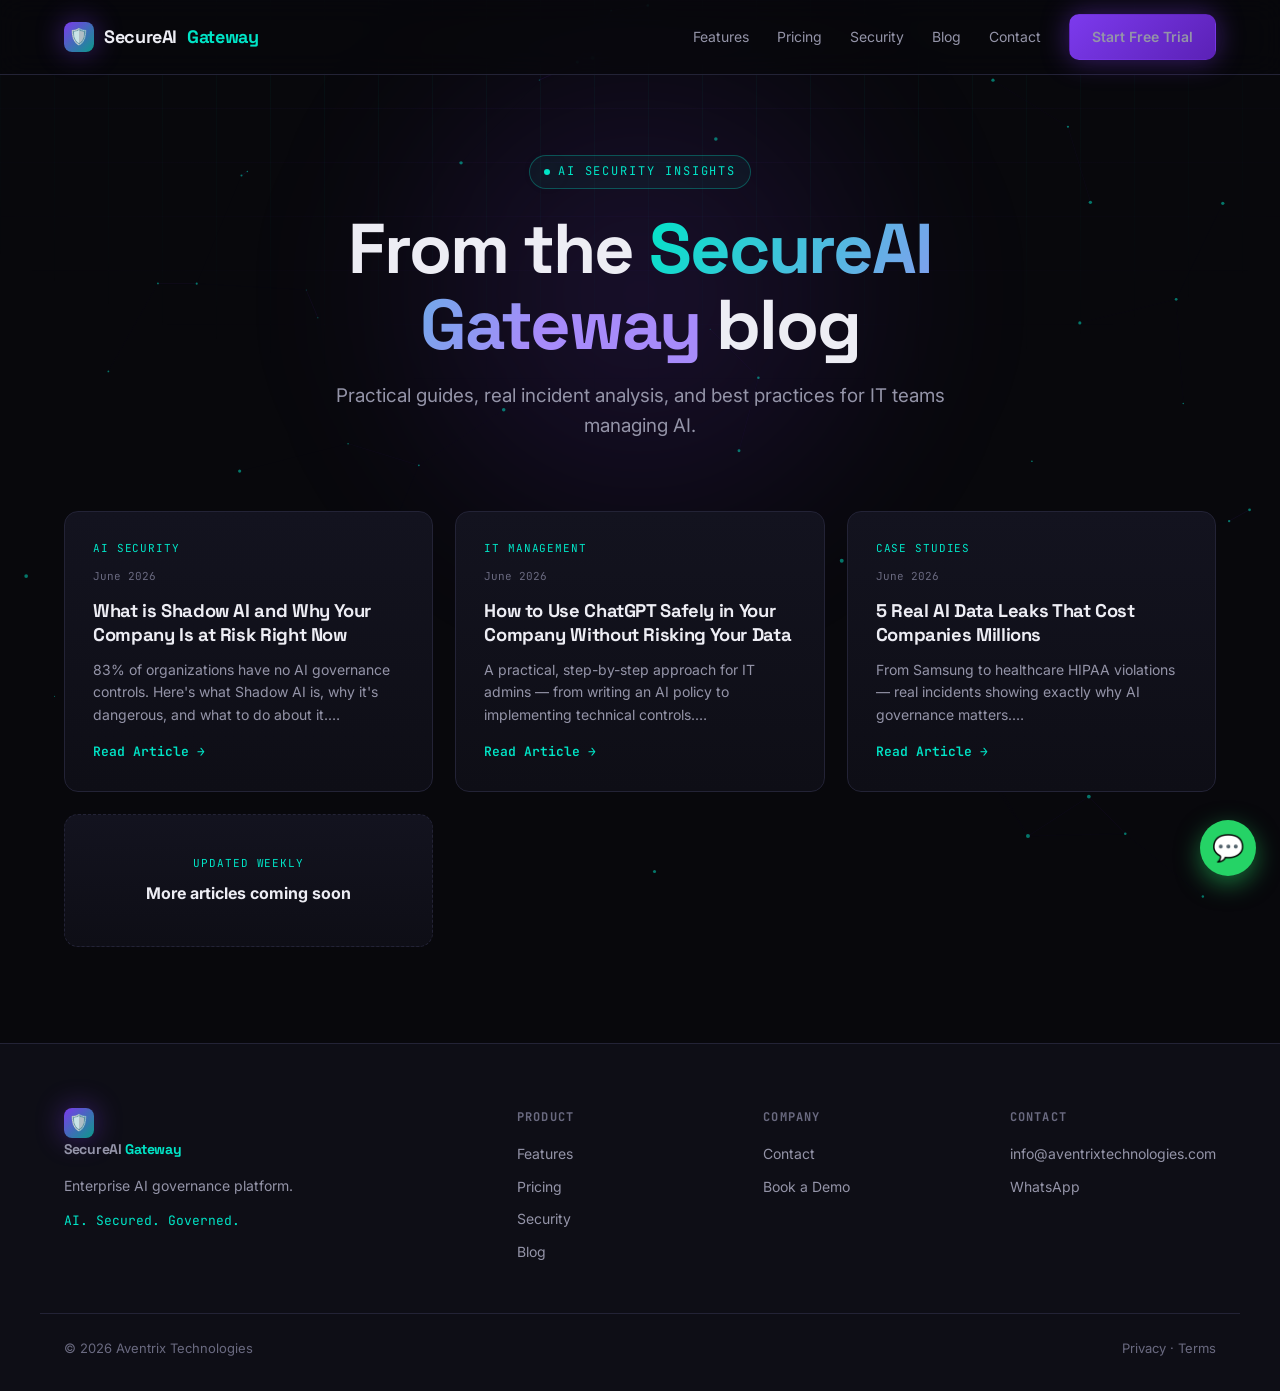
==== commit 8fe27330: "Redesign contact + blog pages to match cyber theme. Contact form wired to backend (creates HQ lead +" ====
--- a/blog.html
+++ b/blog.html
@@ -1,61 +1,161 @@
 <!DOCTYPE html>
 <html lang="en">
 <head>
-<meta charset="UTF-8"><meta name="viewport" content="width=device-width,initial-scale=1">
+<meta charset="UTF-8">
+<meta name="viewport" content="width=device-width,initial-scale=1">
 <title>Blog — SecureAI Gateway</title>
+<meta name="description" content="Practical guides, real incident analysis, and best practices for IT teams managing AI usage and data security.">
 <link rel="preconnect" href="https://fonts.googleapis.com">
-<link href="https://fonts.googleapis.com/css2?family=Inter:wght@300;400;500;600;700&family=Space+Grotesk:wght@500;600;700&display=swap" rel="stylesheet">
+<link rel="preconnect" href="https://fonts.gstatic.com" crossorigin>
+<link href="https://fonts.googleapis.com/css2?family=Space+Grotesk:wght@400;500;600;700&family=Inter:wght@400;500;600&family=JetBrains+Mono:wght@400;500&display=swap" rel="stylesheet">
 <link rel="stylesheet" href="style.css">
-<style>.page-hero{padding:140px 0 80px;text-align:center}.blog-grid{display:grid;grid-template-columns:repeat(3,1fr);gap:22px;margin-top:48px}.blog-card{background:var(--bg3);border:1px solid var(--border);border-radius:var(--r2);padding:28px;display:flex;flex-direction:column;gap:12px;transition:all .2s}.blog-card:hover{border-color:var(--border-h);transform:translateY(-2px)}.blog-date{font-size:12px;color:var(--dim)}.blog-card h3{font-size:16px;font-weight:600;color:#fff;line-height:1.4}.blog-card p{font-size:13px;color:var(--muted);line-height:1.6;flex:1}.blog-read{font-size:13px;color:var(--blue-l);font-weight:500;align-self:flex-start}.sec-grid{display:grid;grid-template-columns:repeat(2,1fr);gap:18px}.sec-card{background:var(--bg3);border:1px solid var(--border);border-radius:var(--r);padding:22px}.sec-icon{font-size:26px;margin-bottom:10px}.sec-card h4{font-size:15px;font-weight:600;color:#fff;margin-bottom:6px}.sec-card p{font-size:13px;color:var(--muted);line-height:1.6}.promise-box{background:rgba(56,161,105,.08);border:1px solid rgba(56,161,105,.2);border-radius:var(--r2);padding:32px;margin-top:48px}.promise-item{display:flex;align-items:flex-start;gap:10px;font-size:14px;color:var(--text);margin-bottom:10px}@media(max-width:900px){.blog-grid,.sec-grid{grid-template-columns:1fr 1fr}}@media(max-width:550px){.blog-grid,.sec-grid{grid-template-columns:1fr}}</style>
+<style>
+.page-hero { padding: 80px 0 50px; text-align: center; }
+.page-hero h1 { margin: 22px auto 18px; max-width: 18ch; }
+.page-hero .lead { margin: 0 auto; }
+
+.posts { display: grid; grid-template-columns: repeat(3,1fr); gap: 22px; }
+.post {
+  background: linear-gradient(180deg,var(--panel),var(--bg-2));
+  border: 1px solid var(--line); border-radius: var(--radius);
+  padding: 28px; cursor: pointer; position: relative; overflow: hidden;
+  transition: transform .3s, border-color .3s, box-shadow .3s; display: flex; flex-direction: column;
+}
+.post:hover { transform: translateY(-6px); border-color: rgba(0,229,199,0.4); box-shadow: 0 18px 40px rgba(0,0,0,0.4), var(--glow-cyan); }
+.post .cat { font-family: var(--font-mono); font-size: 11px; text-transform: uppercase; letter-spacing: .08em; color: var(--cyan); margin-bottom: 10px; }
+.post .date { font-family: var(--font-mono); font-size: 11px; color: var(--muted-2); margin-bottom: 14px; }
+.post h3 { font-size: 1.15rem; line-height: 1.3; margin-bottom: 12px; }
+.post p { color: var(--muted); font-size: 14px; flex-grow: 1; }
+.post .read { margin-top: 16px; color: var(--cyan); font-size: 13px; font-weight: 600; font-family: var(--font-mono); }
+
+.loading { text-align: center; padding: 60px; color: var(--muted); font-family: var(--font-mono); font-size: 14px; }
+.soon { border: 1px dashed var(--line); display: grid; place-items: center; text-align: center; padding: 40px; color: var(--muted-2); }
+.soon .tag { font-family: var(--font-mono); font-size: 11px; color: var(--cyan); text-transform: uppercase; letter-spacing: .08em; margin-bottom: 8px; }
+
+/* Article modal */
+.modal { position: fixed; inset: 0; z-index: 200; background: rgba(4,4,8,0.85); backdrop-filter: blur(8px); display: none; align-items: flex-start; justify-content: center; padding: 60px 20px; overflow-y: auto; }
+.modal.open { display: flex; }
+.article { max-width: 760px; width: 100%; background: var(--panel); border: 1px solid var(--line); border-radius: 18px; padding: 44px; }
+.article .close { float: right; background: none; border: 1px solid var(--line); color: var(--muted); width: 36px; height: 36px; border-radius: 8px; cursor: pointer; font-size: 18px; }
+.article .close:hover { border-color: var(--cyan); color: var(--cyan); }
+.article h2 { font-size: 1.8rem; margin: 8px 0 16px; }
+.article .meta { font-family: var(--font-mono); font-size: 12px; color: var(--cyan); margin-bottom: 24px; }
+.article .body { color: var(--muted); font-size: 15px; line-height: 1.8; white-space: pre-wrap; }
+.article .body h2, .article .body h3 { color: var(--text); margin: 24px 0 12px; }
+
+@media (max-width:880px){ .posts{ grid-template-columns:1fr; } }
+</style>
 </head>
 <body>
-<div class="grid-bg"></div>
-<nav class="nav">
-  <div class="nav-in">
-    <a href="index.html" class="logo">🛡️ SecureAI <span>Gateway</span></a>
-    <div class="nav-links">
-      <a href="features.html">Features</a><a href="pricing.html">Pricing</a>
-      <a href="security.html" >Security</a>
-      <a href="blog.html" class="active">Blog</a>
-      <a href="contact.html">Contact</a>
+<canvas id="particles"></canvas>
+
+<nav class="nav"><div class="nav-inner">
+  <a href="index.html" class="brand"><span class="mark">🛡️</span> SecureAI <span class="by">Gateway</span></a>
+  <div class="nav-links">
+    <a href="features.html">Features</a><a href="pricing.html">Pricing</a><a href="security.html">Security</a>
+    <a href="blog.html">Blog</a><a href="contact.html">Contact</a>
+    <a href="contact.html" class="btn btn-primary">Start Free Trial</a>
+  </div>
+  <button class="nav-toggle" aria-label="Menu">☰</button>
+</div></nav>
+
+<header class="page-hero wrap">
+  <span class="eyebrow reveal in">AI Security Insights</span>
+  <h1 class="reveal in">From the <span class="grad-text">SecureAI Gateway</span> blog</h1>
+  <p class="lead reveal in d1">Practical guides, real incident analysis, and best practices for IT teams managing AI.</p>
+</header>
+
+<section style="padding-top:20px;">
+  <div class="wrap">
+    <div class="posts" id="posts">
+      <div class="loading">Loading latest articles…</div>
     </div>
-    <div class="nav-cta"><a href="contact.html" class="btn btn-p">Start Free Trial</a></div>
-    <button class="burger" onclick="toggleMenu()">☰</button>
   </div>
-  <div class="mob-menu" id="mobMenu">
-    <a href="features.html">Features</a><a href="pricing.html">Pricing</a>
-    <a href="security.html">Security</a><a href="blog.html">Blog</a><a href="contact.html">Contact</a>
+</section>
+
+<div class="modal" id="modal">
+  <div class="article">
+    <button class="close" id="modalClose">✕</button>
+    <div class="meta" id="artMeta"></div>
+    <h2 id="artTitle"></h2>
+    <div class="body" id="artBody"></div>
   </div>
-</nav>
-<div class="page-hero"><div class="container">
-<div class="eyebrow reveal">AI Security Insights</div>
-<h1 class="h1 reveal" style="margin-bottom:16px">From the SecureAI Gateway Blog</h1>
-<p class="lead reveal" style="margin:0 auto">Practical guides, real incident analysis, and best practices for IT teams managing AI.</p>
-</div></div>
-<section class="alt" style="padding-top:0"><div class="container">
-<div class="blog-grid" id="blogGrid">
-<div class="blog-card reveal"><div class="blog-date">June 2026</div><div class="tag tag-blue" style="margin-bottom:6px">AI Security</div><h3>What is Shadow AI and Why Your Company Is at Risk Right Now</h3><p>83% of organizations have no AI governance controls. Here's what Shadow AI is, why it's dangerous, and what to do about it.</p><a href="article.html?id=shadow-ai" class="blog-read">Read Article →</a></div>
-<div class="blog-card reveal"><div class="blog-date">June 2026</div><div class="tag tag-blue" style="margin-bottom:6px">IT Management</div><h3>How to Use ChatGPT Safely in Your Company Without Risking Your Data</h3><p>A practical, step-by-step approach for IT admins — from writing an AI policy to implementing technical controls.</p><a href="article.html?id=chatgpt-safely" class="blog-read">Read Article →</a></div>
-<div class="blog-card reveal"><div class="blog-date">June 2026</div><div class="tag tag-red" style="margin-bottom:6px">Case Studies</div><h3>5 Real AI Data Leaks That Cost Companies Millions</h3><p>From Samsung to healthcare HIPAA violations — real incidents showing exactly why AI governance matters.</p><a href="article.html?id=data-leaks" class="blog-read">Read Article →</a></div>
-<div class="blog-card reveal"><div class="blog-date">June 2026</div><div class="tag tag-blue" style="margin-bottom:6px">Architecture</div><h3>On-Premise vs Cloud AI: What's Right for Your Business in 2026?</h3><p>The tradeoffs between on-premise and cloud AI — and why the hybrid approach gives you the best of both worlds.</p><a href="article.html?id=onprem-vs-cloud" class="blog-read">Read Article →</a></div>
-<div class="blog-card reveal"><div class="blog-date">June 2026</div><div class="tag tag-green" style="margin-bottom:6px">Compliance</div><h3>AI Governance Checklist for IT Admins — 25 Things You Need</h3><p>A complete checklist covering policy, technical controls, compliance readiness, employee training, and monitoring.</p><a href="article.html?id=governance-checklist" class="blog-read">Read Article →</a></div>
-<div class="blog-card reveal" style="background:rgba(55,138,221,.05);border-style:dashed"><div class="blog-date">Updated weekly</div><div class="tag tag-blue" style="margin-bottom:6px">Coming Soon</div><h3>New articles published weekly on AI security and governance</h3><p>Subscribe to get fresh content on Shadow AI risks, compliance guides, and best practices.</p><a href="contact.html" class="btn btn-p" style="font-size:13px;padding:8px 16px;margin-top:4px">Get Notified →</a></div>
 </div>
-<div style="text-align:center;margin-top:60px" class="reveal">
-<h2 class="h2" style="margin-bottom:16px">Protect Your Company's AI Usage</h2>
-<p style="font-size:16px;color:var(--muted);margin-bottom:28px">Start a free 7-day trial. No credit card. Live in 20 minutes.</p>
-<a href="contact.html" class="btn btn-p btn-lg">Start Free Trial →</a>
-</div>
-</div></section>
-<footer><div class="container"><div class="ft-grid">
-<div><div class="ft-logo">🛡️ SecureAI Gateway</div><p class="ft-desc">Enterprise AI governance platform.</p><div class="ft-tagline">AI. Secured. Governed.</div></div>
-<div class="ft-col"><h4>Product</h4><a href="features.html">Features</a><a href="pricing.html">Pricing</a><a href="security.html">Security</a></div>
-<div class="ft-col"><h4>Company</h4><a href="contact.html">About</a><a href="blog.html">Blog</a><a href="contact.html">Contact</a></div>
-<div class="ft-col"><h4>Contact</h4><a href="mailto:sales@aventrixtechnologies.com">sales@aventrixtechnologies.com</a></div>
-</div><div class="ft-bottom"><span>© 2026 Aventrix Technologies</span></div></div></footer>
-<a href="https://wa.me/919104277272" class="wa" target="_blank"><svg width="28" height="28" viewBox="0 0 24 24" fill="white"><path d="M17.472 14.382c-.297-.149-1.758-.867-2.03-.967-.273-.099-.471-.148-.67.15-.197.297-.767.966-.94 1.164-.173.199-.347.223-.644.075-.297-.15-1.255-.463-2.39-1.475-.883-.788-1.48-1.761-1.653-2.059-.173-.297-.018-.458.13-.606.134-.133.298-.347.446-.52.149-.174.198-.298.298-.497.099-.198.05-.371-.025-.52-.075-.149-.669-1.612-.916-2.207-.242-.579-.487-.5-.669-.51-.173-.008-.371-.01-.57-.01-.198 0-.52.074-.792.372-.272.297-1.04 1.016-1.04 2.479 0 1.462 1.065 2.875 1.213 3.074.149.198 2.096 3.2 5.077 4.487.709.306 1.262.489 1.694.625.712.227 1.36.195 1.871.118.571-.085 1.758-.719 2.006-1.413.248-.694.248-1.289.173-1.413-.074-.124-.272-.198-.57-.347m-5.421 7.403h-.004a9.87 9.87 0 01-5.031-1.378l-.361-.214-3.741.982.998-3.648-.235-.374a9.86 9.86 0 01-1.51-5.26c.001-5.45 4.436-9.884 9.888-9.884 2.64 0 5.122 1.03 6.988 2.898a9.825 9.825 0 012.893 6.994c-.003 5.45-4.437 9.884-9.885 9.884m8.413-18.297A11.815 11.815 0 0012.05 0C5.495 0 .16 5.335.157 11.892c0 2.096.547 4.142 1.588 5.945L.057 24l6.305-1.654a11.882 11.882 0 005.683 1.448h.005c6.554 0 11.89-5.335 11.893-11.893a11.821 11.821 0 00-3.48-8.413z"/></svg></a>
+
+<footer class="footer">
+  <div class="wrap footer-grid">
+    <div>
+      <a href="index.html" class="brand"><span class="mark">🛡️</span> SecureAI <span class="by">Gateway</span></a>
+      <p class="tagline">Enterprise AI governance platform.</p>
+      <p class="sig">AI. Secured. Governed.</p>
+    </div>
+    <div><h4>Product</h4><a href="features.html">Features</a><a href="pricing.html">Pricing</a><a href="security.html">Security</a><a href="blog.html">Blog</a></div>
+    <div><h4>Company</h4><a href="contact.html">Contact</a><a href="https://calendly.com/aventrixtechnologies-info">Book a Demo</a></div>
+    <div><h4>Contact</h4><a href="mailto:info@aventrixtechnologies.com">info@aventrixtechnologies.com</a><a href="https://wa.me/919104277272">WhatsApp</a></div>
+  </div>
+  <div class="footer-bottom"><span>© 2026 Aventrix Technologies</span><span>Privacy · Terms</span></div>
+</footer>
+
+<a href="https://wa.me/919104277272?text=Hi!%20I'd%20like%20to%20know%20more%20about%20SecureAI%20Gateway." class="wa-float" aria-label="WhatsApp">💬</a>
 <script src="app.js"></script>
 <script>
-async function loadPosts(){try{const r=await fetch('https://avebackend.onrender.com/api/blog/posts?limit=6');if(!r.ok)return;const d=await r.json();if(!d.posts?.length)return;document.getElementById('blogGrid').innerHTML=d.posts.map(p=>`<div class="blog-card reveal"><div class="blog-date">${new Date(p.created_at).toLocaleDateString('en-IN',{month:'long',year:'numeric'})}</div><div class="tag tag-blue" style="margin-bottom:6px">AI Security</div><h3>${p.title}</h3><p>${p.content?.substring(0,150)}...</p><a href="blog.html" class="blog-read">Read Article →</a></div>`).join('');}catch(e){}}loadPosts();
+const API = "https://avebackend.onrender.com";
+const postsEl = document.getElementById('posts');
+
+// Fallback posts shown if backend has none yet / is cold-starting
+const fallback = [
+  { title: "What is Shadow AI and Why Your Company Is at Risk Right Now", keywords: "AI Security", content: "83% of organizations have no AI governance controls. Here's what Shadow AI is, why it's dangerous, and what to do about it.", created_at: "2026-06-01" },
+  { title: "How to Use ChatGPT Safely in Your Company Without Risking Your Data", keywords: "IT Management", content: "A practical, step-by-step approach for IT admins — from writing an AI policy to implementing technical controls.", created_at: "2026-06-01" },
+  { title: "5 Real AI Data Leaks That Cost Companies Millions", keywords: "Case Studies", content: "From Samsung to healthcare HIPAA violations — real incidents showing exactly why AI governance matters.", created_at: "2026-06-01" },
+];
+
+function fmtDate(s) {
+  try { return new Date(s).toLocaleDateString('en-US', { month: 'long', year: 'numeric' }); }
+  catch { return s; }
+}
+function excerpt(txt) { return (txt || "").replace(/[#*`>]/g,'').slice(0, 140).trim() + "…"; }
+
+function render(posts) {
+  if (!posts.length) { postsEl.innerHTML = '<div class="loading">No articles yet — check back soon.</div>'; return; }
+  postsEl.innerHTML = '';
+  posts.forEach((p, i) => {
+    const el = document.createElement('div');
+    el.className = 'post reveal';
+    el.innerHTML = `
+      <div class="cat">${(p.keywords || 'Insights').split(',')[0]}</div>
+      <div class="date">${fmtDate(p.created_at)}</div>
+      <h3>${p.title}</h3>
+      <p>${excerpt(p.content)}</p>
+      <div class="read">Read Article →</div>`;
+    el.addEventListener('click', () => openArticle(p));
+    postsEl.appendChild(el);
+    requestAnimationFrame(() => el.classList.add('in'));
+  });
+  const soon = document.createElement('div');
+  soon.className = 'post soon reveal in';
+  soon.innerHTML = '<div><div class="tag">Updated weekly</div><strong style="color:var(--text)">More articles coming soon</strong></div>';
+  postsEl.appendChild(soon);
+}
+
+function openArticle(p) {
+  document.getElementById('artMeta').textContent = `${(p.keywords||'Insights').split(',')[0]} · ${fmtDate(p.created_at)}`;
+  document.getElementById('artTitle').textContent = p.title;
+  document.getElementById('artBody').textContent = p.content || '';
+  document.getElementById('modal').classList.add('open');
+}
+document.getElementById('modalClose').addEventListener('click', () => document.getElementById('modal').classList.remove('open'));
+document.getElementById('modal').addEventListener('click', (e) => { if (e.target.id === 'modal') document.getElementById('modal').classList.remove('open'); });
+
+(async function load() {
+  try {
+    const r = await fetch(`${API}/api/blog/posts`);
+    const data = await r.json();
+    const published = Array.isArray(data) ? data.filter(p => p.status !== 'draft') : [];
+    render(published.length ? published : fallback);
+  } catch (e) {
+    render(fallback);
+  }
+})();
 </script>
-</body></html>
+</body>
+</html>
--- a/style.css
+++ b/style.css
@@ -1,142 +1,318 @@
-*,*::before,*::after{box-sizing:border-box;margin:0;padding:0}
-:root{
-  --bg:#060B14;--bg2:#0A1220;--bg3:#0F1A2E;
-  --border:rgba(255,255,255,0.08);--border-h:rgba(99,179,237,0.3);
-  --text:#E2E8F0;--muted:#718096;--dim:#4A5568;
-  --blue:#378ADD;--blue-l:#63B3ED;--accent:#00D4FF;
-  --green:#38A169;--green-l:#68D391;--red:#E53E3E;--red-l:#FC8181;
-  --grad:linear-gradient(135deg,#378ADD 0%,#00D4FF 100%);
-  --grad-t:linear-gradient(135deg,#63B3ED 0%,#00D4FF 50%,#38A169 100%);
-  --r:12px;--r2:20px;
-}
-html{scroll-behavior:smooth}
-body{font-family:'Inter',sans-serif;background:var(--bg);color:var(--text);line-height:1.6;overflow-x:hidden}
-a{color:var(--blue-l);text-decoration:none;transition:color .2s}
-a:hover{color:var(--accent)}
-.container{max-width:1200px;margin:0 auto;padding:0 24px}
-
-/* Buttons */
-.btn{display:inline-flex;align-items:center;gap:8px;font-weight:600;font-size:14px;padding:11px 22px;border-radius:9px;border:none;cursor:pointer;transition:all .2s;text-decoration:none}
-.btn-p{background:var(--grad);color:#fff}.btn-p:hover{opacity:.9;transform:translateY(-1px);color:#fff}
-.btn-g{background:transparent;color:var(--text);border:1px solid var(--border)}.btn-g:hover{border-color:var(--blue-l);color:var(--blue-l)}
-.btn-lg{padding:14px 28px;font-size:16px;border-radius:10px}
-.btn-w{background:#fff;color:#000}.btn-w:hover{opacity:.9}
-
-/* Typography */
-.eyebrow{font-size:12px;font-weight:700;letter-spacing:.1em;text-transform:uppercase;color:var(--blue-l);margin-bottom:12px}
-.h1{font-family:'Space Grotesk',sans-serif;font-size:clamp(38px,5.5vw,68px);font-weight:700;line-height:1.08;color:#fff}
-.h2{font-family:'Space Grotesk',sans-serif;font-size:clamp(26px,4vw,44px);font-weight:700;line-height:1.2;color:#fff;margin-bottom:16px}
-.h3{font-family:'Space Grotesk',sans-serif;font-size:clamp(20px,2.5vw,28px);font-weight:700;color:#fff;margin-bottom:12px}
-.lead{font-size:18px;color:var(--muted);line-height:1.75;max-width:640px}
-.grad-text{background:var(--grad-t);-webkit-background-clip:text;-webkit-text-fill-color:transparent;background-clip:text}
-
-/* Nav */
-.nav{position:fixed;top:0;left:0;right:0;z-index:100;background:rgba(6,11,20,.9);backdrop-filter:blur(24px);border-bottom:1px solid var(--border)}
-.nav-in{max-width:1200px;margin:0 auto;padding:0 24px;display:flex;align-items:center;height:64px;gap:32px}
-.logo{display:flex;align-items:center;gap:10px;font-family:'Space Grotesk',sans-serif;font-size:18px;font-weight:700;color:#fff;flex-shrink:0}
-.logo span{color:var(--accent)}
-.nav-links{display:flex;gap:24px;margin-left:auto}
-.nav-links a{font-size:14px;color:var(--muted);font-weight:500;transition:color .2s}
-.nav-links a:hover,.nav-links a.active{color:#fff}
-.nav-cta{display:flex;gap:10px;margin-left:16px}
-.burger{display:none;background:none;border:none;color:#fff;font-size:24px;cursor:pointer;margin-left:auto}
-.mob-menu{display:none;flex-direction:column;gap:12px;padding:16px 24px;border-top:1px solid var(--border)}
-.mob-menu a{font-size:15px;color:var(--muted)}
-.mob-menu.open{display:flex}
-@media(max-width:900px){.nav-links,.nav-cta{display:none}.burger{display:block}}
-
-/* Grid bg */
-.grid-bg{position:fixed;inset:0;background-image:linear-gradient(rgba(55,138,221,.025)1px,transparent 1px),linear-gradient(90deg,rgba(55,138,221,.025)1px,transparent 1px);background-size:64px 64px;pointer-events:none;z-index:-1}
-
-/* Sections */
-section{padding:96px 0}
-section.alt{background:var(--bg2)}
-section.dark{background:var(--bg)}
-
-/* Cards */
-.card{background:var(--bg3);border:1px solid var(--border);border-radius:var(--r2);padding:28px;transition:all .2s}
-.card:hover{border-color:var(--border-h);transform:translateY(-2px)}
-.card2{background:var(--bg2);border:1px solid var(--border);border-radius:var(--r);padding:24px;transition:all .2s}
-.card2:hover{border-color:var(--border-h)}
-
-/* Tags */
-.tag{display:inline-block;font-size:11px;font-weight:700;padding:4px 12px;border-radius:20px;letter-spacing:.05em;text-transform:uppercase}
-.tag-blue{background:rgba(55,138,221,.15);color:var(--blue-l)}
-.tag-green{background:rgba(56,161,105,.15);color:var(--green-l)}
-.tag-red{background:rgba(229,62,62,.15);color:var(--red-l)}
-
-/* Feature rows */
-.feat-row{display:grid;grid-template-columns:1fr 1fr;gap:64px;align-items:center;margin-bottom:80px}
-.feat-row:last-child{margin-bottom:0}
-.feat-row.flip{direction:rtl}.feat-row.flip>*{direction:ltr}
-@media(max-width:900px){.feat-row,.feat-row.flip{grid-template-columns:1fr;direction:ltr}}
-
-/* FAQ */
-.faq-item{border:1px solid var(--border);border-radius:var(--r);overflow:hidden;margin-bottom:6px}
-.faq-q{display:flex;justify-content:space-between;align-items:center;width:100%;padding:18px 24px;background:var(--bg2);color:#fff;font-size:15px;font-weight:500;border:none;cursor:pointer;text-align:left;transition:background .2s}
-.faq-q:hover{background:var(--bg3)}
-.faq-icon{font-size:20px;color:var(--blue-l);flex-shrink:0;transition:transform .2s}
-.faq-a{padding:0 24px;max-height:0;overflow:hidden;font-size:14px;color:var(--muted);line-height:1.75;background:var(--bg2);transition:all .3s}
-.faq-a.open{padding:16px 24px 20px;max-height:400px}
-
-/* Pricing */
-.plan{background:var(--bg3);border:1px solid var(--border);border-radius:var(--r2);padding:36px 28px;position:relative;transition:all .2s}
-.plan:hover{transform:translateY(-3px)}
-.plan.hot{background:linear-gradient(135deg,rgba(55,138,221,.12),rgba(0,212,255,.05));border-color:rgba(55,138,221,.4)}
-.plan-badge{position:absolute;top:-13px;left:50%;transform:translateX(-50%);background:var(--grad);color:#fff;font-size:12px;font-weight:700;padding:4px 18px;border-radius:20px;white-space:nowrap}
-.plan-name{font-family:'Space Grotesk',sans-serif;font-size:22px;font-weight:700;color:#fff;margin-bottom:6px}
-.plan-desc{font-size:13px;color:var(--muted);margin-bottom:28px}
-.plan-price{font-family:'Space Grotesk',sans-serif;font-size:30px;font-weight:700;margin-bottom:28px}
-.plan-price.grad{background:var(--grad-t);-webkit-background-clip:text;-webkit-text-fill-color:transparent;background-clip:text}
-.plan-features{display:flex;flex-direction:column;gap:9px;margin-top:24px}
-.plan-f{font-size:13px;color:var(--muted)}
-.plan-f.no{color:var(--dim)}
-.plan-btn{display:block;text-align:center;padding:12px;border-radius:9px;font-weight:600;font-size:14px;transition:all .2s}
-.plan-btn-p{background:var(--grad);color:#fff}.plan-btn-p:hover{opacity:.9;color:#fff}
-.plan-btn-g{border:1px solid var(--border);color:var(--text)}.plan-btn-g:hover{border-color:var(--blue-l);color:var(--blue-l)}
-
-/* Stats */
-.stat-num{font-family:'Space Grotesk',sans-serif;font-size:52px;font-weight:700;color:#fff;line-height:1}
-.stat-label{font-size:14px;font-weight:600;color:var(--text);margin:6px 0}
-.stat-desc{font-size:13px;color:var(--muted);line-height:1.5}
-
-/* Steps */
-.step-num{font-family:'Space Grotesk',sans-serif;font-size:48px;font-weight:700;color:rgba(55,138,221,.15);line-height:1;margin-bottom:14px}
-
-/* Form */
-.form-group{display:flex;flex-direction:column;gap:6px}
-.form-group label{font-size:13px;font-weight:500;color:var(--muted)}
-.form-group input,.form-group select,.form-group textarea{background:var(--bg);border:1px solid var(--border);border-radius:9px;padding:11px 14px;color:var(--text);font-size:14px;font-family:'Inter',sans-serif;outline:none;transition:border-color .2s;width:100%}
-.form-group input:focus,.form-group select:focus,.form-group textarea:focus{border-color:var(--blue)}
-.form-group input::placeholder,.form-group textarea::placeholder{color:var(--dim)}
-.form-group select option{background:var(--bg2)}
-.form-row{display:grid;grid-template-columns:1fr 1fr;gap:16px}
-@media(max-width:600px){.form-row{grid-template-columns:1fr}}
-.checkbox-row{display:flex;flex-wrap:wrap;gap:10px}
-.check-label{display:flex;align-items:center;gap:7px;font-size:13px;color:var(--muted);cursor:pointer}
-
-/* WhatsApp */
-.wa{position:fixed;bottom:24px;right:24px;z-index:99;width:56px;height:56px;border-radius:50%;background:#25D366;display:flex;align-items:center;justify-content:center;box-shadow:0 4px 20px rgba(37,211,102,.4);transition:transform .2s}
-.wa:hover{transform:scale(1.1)}
-
-/* Footer */
-footer{padding:64px 0 32px;background:var(--bg);border-top:1px solid var(--border)}
-.ft-grid{display:grid;grid-template-columns:2fr 1fr 1fr 1fr;gap:48px;margin-bottom:48px}
-.ft-logo{font-family:'Space Grotesk',sans-serif;font-size:20px;font-weight:700;color:#fff;margin-bottom:12px}
-.ft-desc{font-size:13px;color:var(--muted);line-height:1.7;margin-bottom:12px}
-.ft-tagline{font-size:13px;font-weight:600;color:var(--blue-l);margin-bottom:8px}
-.ft-col{display:flex;flex-direction:column;gap:10px}
-.ft-col h4{font-size:12px;font-weight:700;color:#fff;text-transform:uppercase;letter-spacing:.08em;margin-bottom:6px}
-.ft-col a{font-size:13px;color:var(--muted)}
-.ft-col a:hover{color:var(--blue-l)}
-.ft-bottom{display:flex;align-items:center;gap:20px;flex-wrap:wrap;padding-top:24px;border-top:1px solid var(--border);font-size:12px;color:var(--dim)}
-.ft-bottom a{color:var(--dim)}.ft-bottom a:hover{color:var(--muted)}
-@media(max-width:768px){.ft-grid{grid-template-columns:1fr 1fr}}
-@media(max-width:500px){.ft-grid{grid-template-columns:1fr}}
-
-/* Animations */
-.reveal{opacity:0;transform:translateY(24px);transition:opacity .55s ease,transform .55s ease}
-.reveal.in{opacity:1;transform:translateY(0)}
-
-/* Scrollbar */
-::-webkit-scrollbar{width:5px}::-webkit-scrollbar-track{background:var(--bg)}::-webkit-scrollbar-thumb{background:var(--bg3);border-radius:3px}
+/* ============================================
+   SecureAI Gateway — Cyber/Neon Design System
+   ============================================ */
+
+:root {
+  --bg:        #08080C;
+  --bg-2:      #0E0E16;
+  --panel:     #13131F;
+  --panel-2:   #181826;
+  --line:      #232336;
+  --cyan:      #00E5C7;
+  --cyan-dim:  #0a9a89;
+  --violet:    #7C3AED;
+  --violet-lt: #A78BFA;
+  --red:       #FF4D6D;
+  --amber:     #FFB020;
+  --text:      #EDEDF4;
+  --muted:     #9494A8;
+  --muted-2:   #6A6A80;
+
+  --font-display: 'Space Grotesk', -apple-system, sans-serif;
+  --font-body:    'Inter', -apple-system, sans-serif;
+  --font-mono:    'JetBrains Mono', 'Courier New', monospace;
+
+  --maxw: 1200px;
+  --radius: 14px;
+  --glow-cyan: 0 0 24px rgba(0,229,199,0.35);
+  --glow-violet: 0 0 28px rgba(124,58,237,0.45);
+}
+
+* { margin: 0; padding: 0; box-sizing: border-box; }
+
+html { scroll-behavior: smooth; }
+
+body {
+  background: var(--bg);
+  color: var(--text);
+  font-family: var(--font-body);
+  line-height: 1.6;
+  overflow-x: hidden;
+  -webkit-font-smoothing: antialiased;
+}
+
+/* Ambient animated grid background */
+body::before {
+  content: "";
+  position: fixed;
+  inset: 0;
+  background-image:
+    linear-gradient(rgba(124,58,237,0.04) 1px, transparent 1px),
+    linear-gradient(90deg, rgba(0,229,199,0.04) 1px, transparent 1px);
+  background-size: 54px 54px;
+  z-index: -2;
+  pointer-events: none;
+  mask-image: radial-gradient(ellipse 90% 60% at 50% 0%, #000 30%, transparent 75%);
+}
+
+/* Floating glow orbs */
+body::after {
+  content: "";
+  position: fixed;
+  top: -10%; left: 50%;
+  width: 60vw; height: 60vw;
+  transform: translateX(-50%);
+  background: radial-gradient(circle, rgba(124,58,237,0.16), transparent 60%);
+  filter: blur(60px);
+  z-index: -2;
+  pointer-events: none;
+  animation: drift 18s ease-in-out infinite;
+}
+
+@keyframes drift {
+  0%,100% { transform: translateX(-50%) translateY(0); }
+  50%     { transform: translateX(-42%) translateY(40px); }
+}
+
+a { color: inherit; text-decoration: none; }
+img { max-width: 100%; display: block; }
+
+.wrap { max-width: var(--maxw); margin: 0 auto; padding: 0 24px; }
+
+/* ---------- Particle canvas ---------- */
+#particles {
+  position: fixed;
+  inset: 0;
+  z-index: -1;
+  pointer-events: none;
+}
+
+/* ---------- Nav ---------- */
+.nav {
+  position: sticky;
+  top: 0;
+  z-index: 100;
+  backdrop-filter: blur(14px);
+  background: rgba(8,8,12,0.72);
+  border-bottom: 1px solid var(--line);
+}
+.nav-inner {
+  max-width: var(--maxw);
+  margin: 0 auto;
+  padding: 14px 24px;
+  display: flex;
+  align-items: center;
+  justify-content: space-between;
+}
+.brand {
+  display: flex;
+  align-items: center;
+  gap: 10px;
+  font-family: var(--font-display);
+  font-weight: 700;
+  font-size: 18px;
+  letter-spacing: -0.02em;
+}
+.brand .mark {
+  width: 30px; height: 30px;
+  display: grid; place-items: center;
+  border-radius: 8px;
+  background: linear-gradient(135deg, var(--violet), var(--cyan-dim));
+  box-shadow: var(--glow-violet);
+  font-size: 16px;
+}
+.brand .by { color: var(--cyan); }
+.nav-links { display: flex; align-items: center; gap: 28px; }
+.nav-links a {
+  font-size: 14px;
+  color: var(--muted);
+  transition: color .2s, text-shadow .2s;
+  position: relative;
+}
+.nav-links a:hover { color: var(--text); }
+.nav-links a:not(.btn)::after {
+  content: "";
+  position: absolute;
+  left: 0; bottom: -6px;
+  width: 0; height: 1px;
+  background: var(--cyan);
+  box-shadow: var(--glow-cyan);
+  transition: width .25s;
+}
+.nav-links a:not(.btn):hover::after { width: 100%; }
+.nav-toggle { display: none; background: none; border: 0; color: var(--text); font-size: 24px; cursor: pointer; }
+
+/* ---------- Buttons ---------- */
+.btn {
+  display: inline-flex;
+  align-items: center;
+  gap: 8px;
+  font-family: var(--font-body);
+  font-weight: 600;
+  font-size: 14px;
+  padding: 11px 22px;
+  border-radius: 10px;
+  cursor: pointer;
+  border: 1px solid transparent;
+  transition: transform .2s, box-shadow .2s, background .2s;
+  white-space: nowrap;
+}
+.btn-primary {
+  background: linear-gradient(135deg, var(--violet), #5B21B6);
+  color: #fff;
+  box-shadow: var(--glow-violet);
+}
+.btn-primary:hover { transform: translateY(-2px); box-shadow: 0 0 36px rgba(124,58,237,0.7); }
+.btn-ghost {
+  background: rgba(255,255,255,0.03);
+  border: 1px solid var(--line);
+  color: var(--text);
+}
+.btn-ghost:hover { border-color: var(--cyan); color: var(--cyan); box-shadow: var(--glow-cyan); }
+.btn-cyan {
+  background: linear-gradient(135deg, var(--cyan), var(--cyan-dim));
+  color: #04201c;
+  box-shadow: var(--glow-cyan);
+}
+.btn-cyan:hover { transform: translateY(-2px); box-shadow: 0 0 36px rgba(0,229,199,0.7); }
+
+/* ---------- Eyebrow / headings ---------- */
+.eyebrow {
+  display: inline-flex;
+  align-items: center;
+  gap: 8px;
+  font-family: var(--font-mono);
+  font-size: 12px;
+  letter-spacing: 0.16em;
+  text-transform: uppercase;
+  color: var(--cyan);
+  padding: 6px 14px;
+  border: 1px solid rgba(0,229,199,0.3);
+  border-radius: 100px;
+  background: rgba(0,229,199,0.05);
+}
+.eyebrow::before {
+  content: "";
+  width: 6px; height: 6px;
+  border-radius: 50%;
+  background: var(--cyan);
+  box-shadow: var(--glow-cyan);
+  animation: pulse 1.6s ease-in-out infinite;
+}
+@keyframes pulse { 0%,100%{opacity:1;} 50%{opacity:.3;} }
+
+h1, h2, h3 { font-family: var(--font-display); font-weight: 700; letter-spacing: -0.03em; line-height: 1.08; }
+h1 { font-size: clamp(2.4rem, 6vw, 4.4rem); }
+h2 { font-size: clamp(1.9rem, 4vw, 3rem); }
+h3 { font-size: 1.25rem; letter-spacing: -0.02em; }
+
+.lead { font-size: clamp(1rem, 1.5vw, 1.18rem); color: var(--muted); max-width: 620px; }
+
+.grad-text {
+  background: linear-gradient(120deg, var(--cyan), var(--violet-lt) 70%);
+  -webkit-background-clip: text;
+  background-clip: text;
+  color: transparent;
+}
+
+/* ---------- Section scaffolding ---------- */
+section { padding: 96px 0; position: relative; }
+.section-head { text-align: center; max-width: 720px; margin: 0 auto 56px; }
+.section-head .lead { margin: 18px auto 0; }
+
+/* ---------- Reveal animation ---------- */
+.reveal { opacity: 0; transform: translateY(30px); transition: opacity .7s cubic-bezier(.2,.7,.2,1), transform .7s cubic-bezier(.2,.7,.2,1); }
+.reveal.in { opacity: 1; transform: none; }
+.reveal.d1 { transition-delay: .08s; }
+.reveal.d2 { transition-delay: .16s; }
+.reveal.d3 { transition-delay: .24s; }
+.reveal.d4 { transition-delay: .32s; }
+
+/* ---------- Cards ---------- */
+.card {
+  background: linear-gradient(180deg, var(--panel), var(--bg-2));
+  border: 1px solid var(--line);
+  border-radius: var(--radius);
+  padding: 28px;
+  position: relative;
+  overflow: hidden;
+  transition: transform .3s, border-color .3s, box-shadow .3s;
+}
+.card:hover {
+  transform: translateY(-6px);
+  border-color: rgba(124,58,237,0.5);
+  box-shadow: 0 18px 40px rgba(0,0,0,0.4), var(--glow-violet);
+}
+.card .ico {
+  width: 48px; height: 48px;
+  display: grid; place-items: center;
+  font-size: 22px;
+  border-radius: 12px;
+  background: rgba(124,58,237,0.12);
+  border: 1px solid rgba(124,58,237,0.3);
+  margin-bottom: 18px;
+}
+.card h3 { margin-bottom: 8px; }
+.card p { color: var(--muted); font-size: 14.5px; }
+
+.grid { display: grid; gap: 22px; }
+.grid-2 { grid-template-columns: repeat(2,1fr); }
+.grid-3 { grid-template-columns: repeat(3,1fr); }
+.grid-4 { grid-template-columns: repeat(4,1fr); }
+
+/* ---------- Footer ---------- */
+.footer {
+  border-top: 1px solid var(--line);
+  padding: 64px 0 32px;
+  background: var(--bg-2);
+}
+.footer-grid { display: grid; grid-template-columns: 2fr 1fr 1fr 1fr; gap: 40px; }
+.footer h4 { font-family: var(--font-mono); font-size: 12px; letter-spacing: .1em; text-transform: uppercase; color: var(--muted-2); margin-bottom: 16px; }
+.footer a { display: block; color: var(--muted); font-size: 14px; margin-bottom: 10px; transition: color .2s; }
+.footer a:hover { color: var(--cyan); }
+.footer .tagline { color: var(--muted); font-size: 14px; max-width: 300px; margin: 14px 0; }
+.footer .sig { font-family: var(--font-mono); color: var(--cyan); font-size: 13px; }
+.footer-bottom { max-width: var(--maxw); margin: 40px auto 0; padding: 24px 24px 0; border-top: 1px solid var(--line); display: flex; justify-content: space-between; color: var(--muted-2); font-size: 13px; }
+
+/* ---------- WhatsApp float ---------- */
+.wa-float {
+  position: fixed;
+  bottom: 24px; right: 24px;
+  width: 56px; height: 56px;
+  background: #25D366;
+  border-radius: 50%;
+  display: grid; place-items: center;
+  font-size: 26px;
+  z-index: 90;
+  box-shadow: 0 8px 24px rgba(37,211,102,0.5);
+  animation: bob 2.4s ease-in-out infinite;
+  transition: transform .2s;
+}
+.wa-float:hover { transform: scale(1.1); }
+@keyframes bob { 0%,100%{transform:translateY(0);} 50%{transform:translateY(-8px);} }
+
+/* ---------- Responsive ---------- */
+@media (max-width: 920px) {
+  .grid-3, .grid-4 { grid-template-columns: repeat(2,1fr); }
+  .footer-grid { grid-template-columns: 1fr 1fr; }
+}
+@media (max-width: 720px) {
+  .nav-links { display: none; }
+  .nav-links.open {
+    display: flex; flex-direction: column;
+    position: absolute; top: 100%; left: 0; right: 0;
+    background: var(--bg-2); padding: 20px 24px; gap: 18px;
+    border-bottom: 1px solid var(--line);
+  }
+  .nav-toggle { display: block; }
+  .grid-2, .grid-3, .grid-4 { grid-template-columns: 1fr; }
+  .footer-grid { grid-template-columns: 1fr; gap: 28px; }
+  section { padding: 64px 0; }
+}
+
+@media (prefers-reduced-motion: reduce) {
+  *, *::before, *::after { animation: none !important; transition: none !important; }
+  .reveal { opacity: 1; transform: none; }
+}
+
+:focus-visible { outline: 2px solid var(--cyan); outline-offset: 3px; }
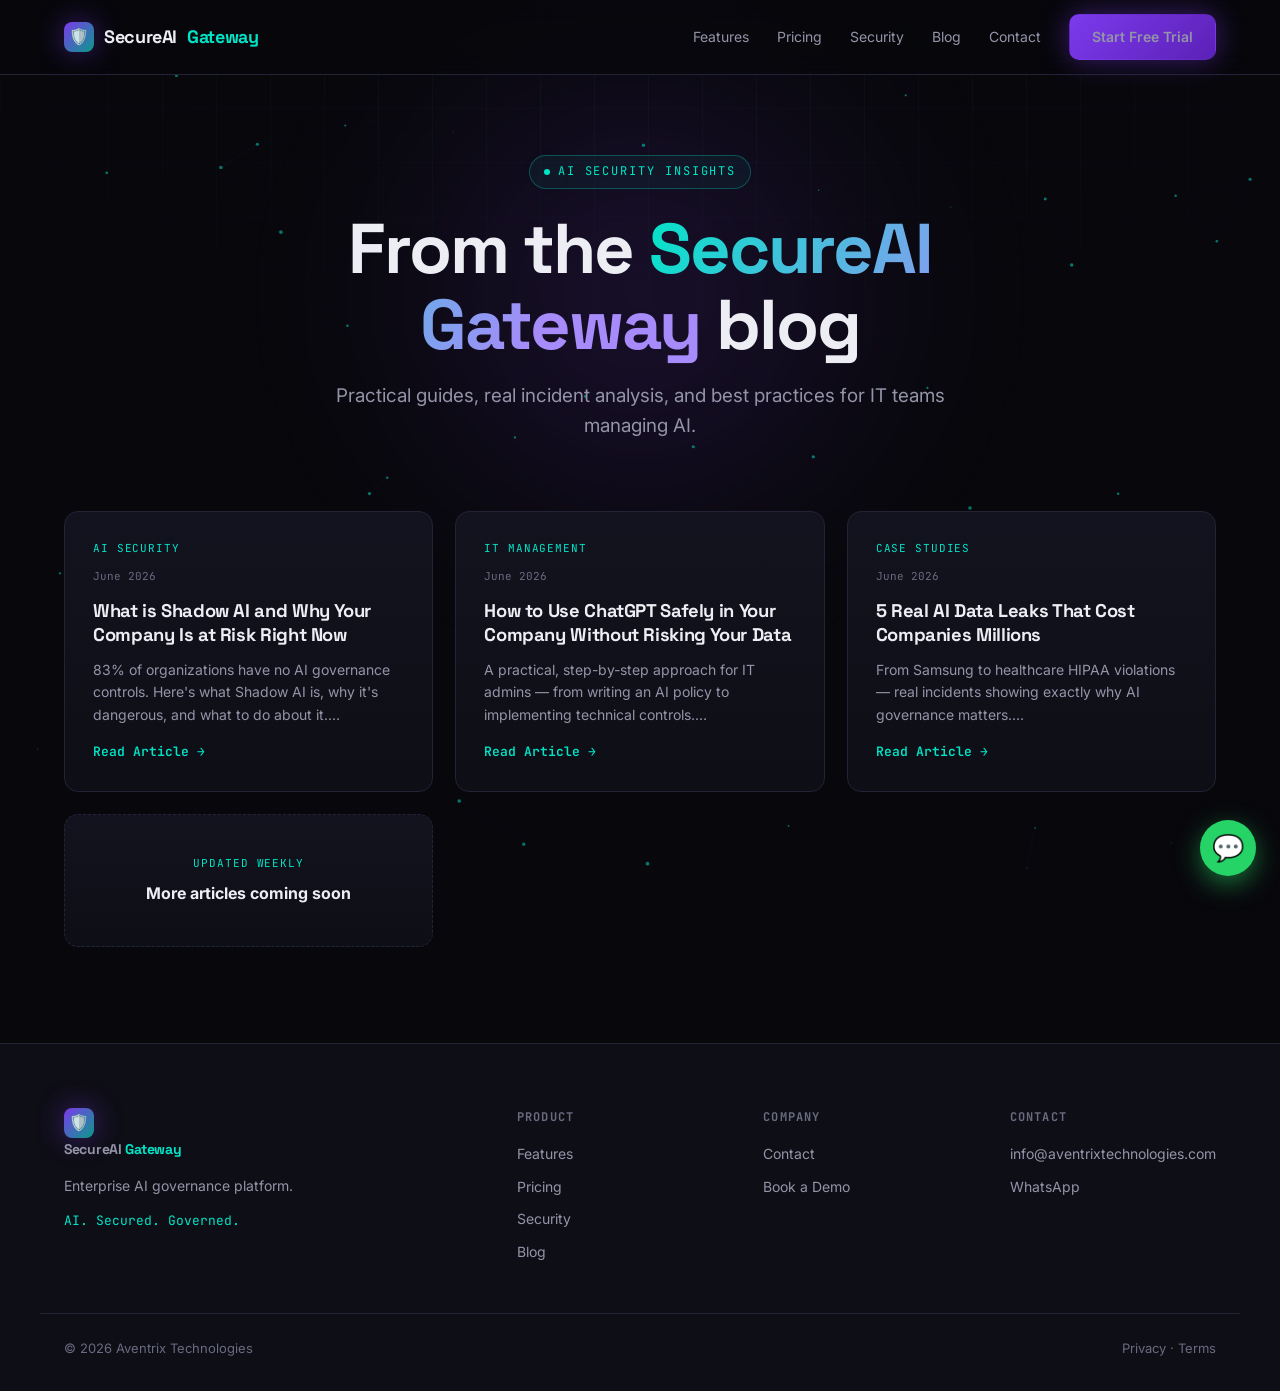
==== commit 81ba0180: "Render markdown in blog articles - ## becomes headings, ** becomes bold, links clickable. No more ra" ====
--- a/blog.html
+++ b/blog.html
@@ -40,8 +40,14 @@
 .article .close:hover { border-color: var(--cyan); color: var(--cyan); }
 .article h2 { font-size: 1.8rem; margin: 8px 0 16px; }
 .article .meta { font-family: var(--font-mono); font-size: 12px; color: var(--cyan); margin-bottom: 24px; }
-.article .body { color: var(--muted); font-size: 15px; line-height: 1.8; white-space: pre-wrap; }
-.article .body h2, .article .body h3 { color: var(--text); margin: 24px 0 12px; }
+.article .body { color: var(--muted); font-size: 15px; line-height: 1.8; }
+.article .body p { margin-bottom: 16px; }
+.article .body h2, .article .body h3 { color: var(--text); font-family: var(--font-display); margin: 28px 0 12px; }
+.article .body h3 { font-size: 1.25rem; }
+.article .body ul { margin: 12px 0 16px 20px; }
+.article .body li { margin-bottom: 6px; }
+.article .body strong { color: var(--text); }
+.article .body a { color: var(--cyan); }
 
 @media (max-width:880px){ .posts{ grid-template-columns:1fr; } }
 </style>
@@ -137,10 +143,32 @@
   postsEl.appendChild(soon);
 }
 
+function mdToHtml(md) {
+  if (!md) return "";
+  // Escape HTML first
+  let h = md.replace(/&/g,'&amp;').replace(/</g,'&lt;').replace(/>/g,'&gt;');
+  const lines = h.split('\n');
+  let out = [], inList = false;
+  for (let line of lines) {
+    let t = line.trim();
+    if (t.startsWith('## ')) { if(inList){out.push('</ul>');inList=false;} out.push('<h3>'+t.slice(3)+'</h3>'); }
+    else if (t.startsWith('# ')) { if(inList){out.push('</ul>');inList=false;} out.push('<h2>'+t.slice(2)+'</h2>'); }
+    else if (t.startsWith('- ')) { if(!inList){out.push('<ul>');inList=true;} out.push('<li>'+t.slice(2)+'</li>'); }
+    else if (t === '') { if(inList){out.push('</ul>');inList=false;} }
+    else { if(inList){out.push('</ul>');inList=false;} out.push('<p>'+t+'</p>'); }
+  }
+  if(inList) out.push('</ul>');
+  h = out.join('\n');
+  // bold **text** and links [text](url)
+  h = h.replace(/\*\*(.+?)\*\*/g, '<strong>$1</strong>');
+  h = h.replace(/\[([^\]]+)\]\(([^)]+)\)/g, '<a href="$2" target="_blank" rel="noreferrer">$1</a>');
+  return h;
+}
+
 function openArticle(p) {
   document.getElementById('artMeta').textContent = `${(p.keywords||'Insights').split(',')[0]} · ${fmtDate(p.created_at)}`;
   document.getElementById('artTitle').textContent = p.title;
-  document.getElementById('artBody').textContent = p.content || '';
+  document.getElementById('artBody').innerHTML = mdToHtml(p.content || '');
   document.getElementById('modal').classList.add('open');
 }
 document.getElementById('modalClose').addEventListener('click', () => document.getElementById('modal').classList.remove('open'));
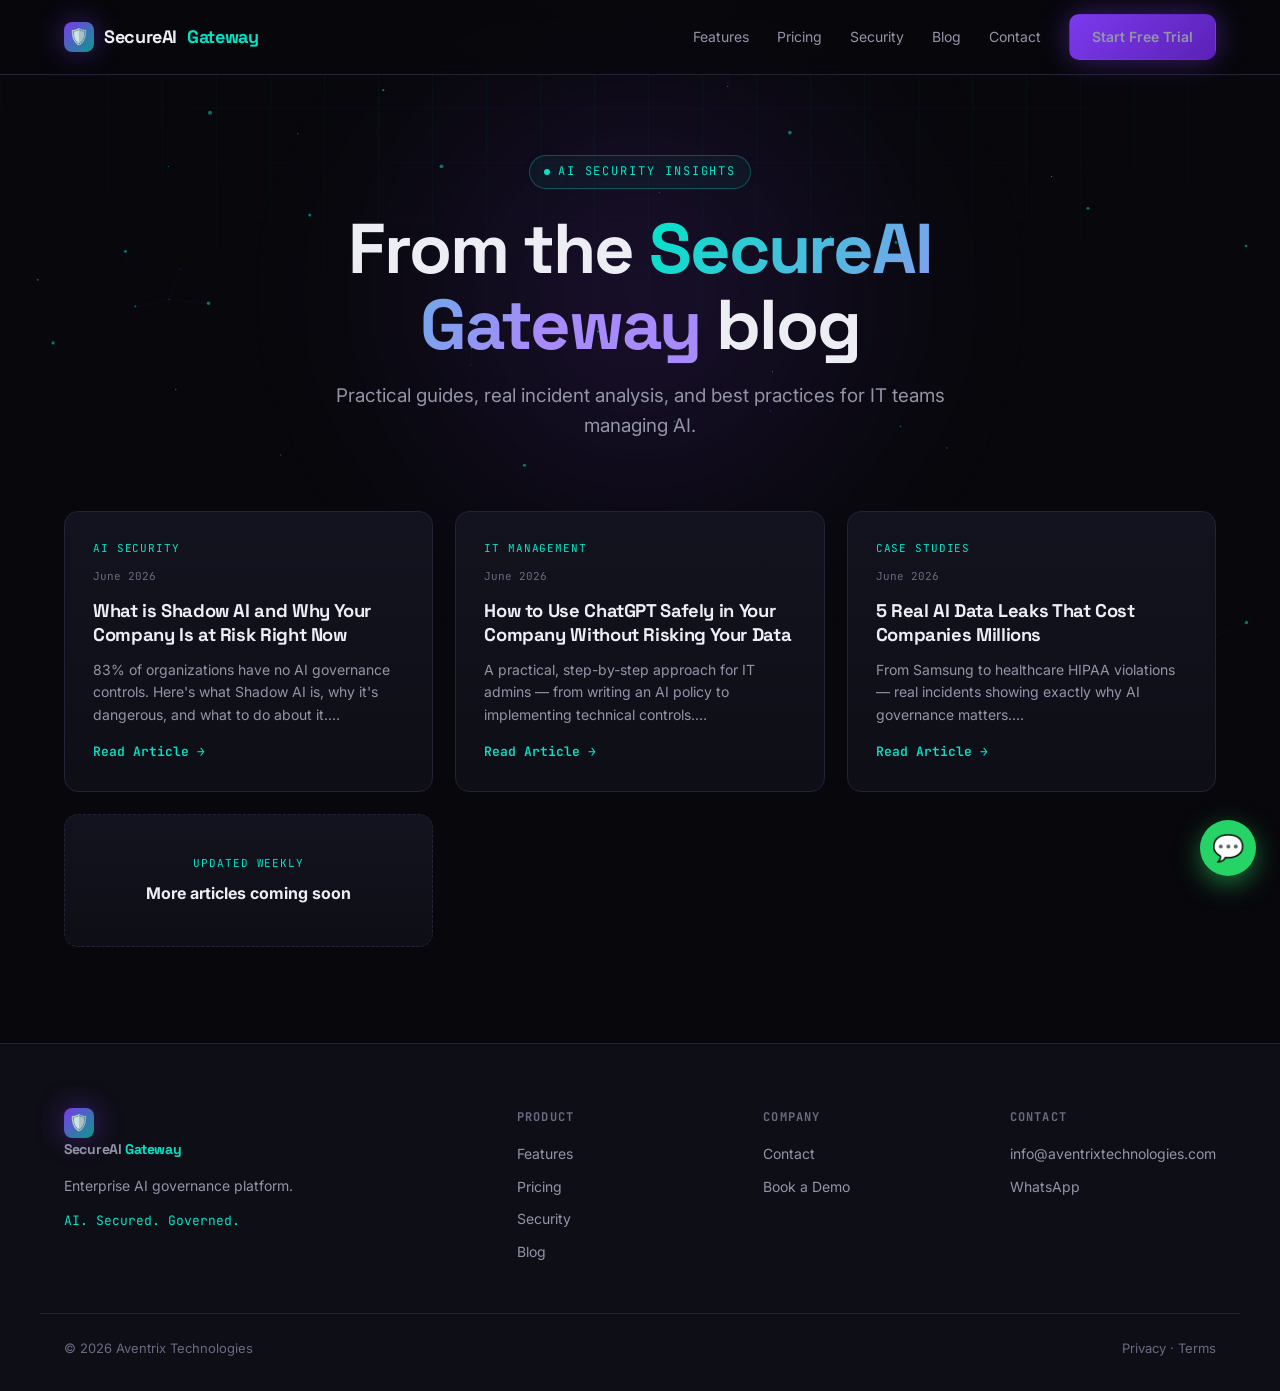
==== commit 18fed809: "SEO: add canonical tags, Open Graph + Twitter cards, JSON-LD structured data (Organization, Software" ====
--- a/blog.html
+++ b/blog.html
@@ -3,8 +3,30 @@
 <head>
 <meta charset="UTF-8">
 <meta name="viewport" content="width=device-width,initial-scale=1">
-<title>Blog — SecureAI Gateway</title>
-<meta name="description" content="Practical guides, real incident analysis, and best practices for IT teams managing AI usage and data security.">
+<title>AI Security Blog — DLP, Governance & Compliance | SecureAI Gateway</title>
+<meta name="description" content="Practical guides, real incident analysis, and best practices for IT teams managing AI usage, data loss prevention, and compliance.">
+<meta name="robots" content="index, follow, max-image-preview:large">
+<link rel="canonical" href="https://aventrixtechnologies.com/blog">
+<meta property="og:type" content="website">
+<meta property="og:site_name" content="SecureAI Gateway">
+<meta property="og:title" content="SecureAI Gateway Blog — AI Security Insights">
+<meta property="og:description" content="Practical guides, real incident analysis, and best practices for IT teams managing AI usage, data loss prevention, and compliance.">
+<meta property="og:url" content="https://aventrixtechnologies.com/blog">
+<meta property="og:image" content="https://aventrixtechnologies.com/images/secureai-logo-email.png">
+<meta name="twitter:card" content="summary_large_image">
+<meta name="twitter:title" content="SecureAI Gateway Blog — AI Security Insights">
+<meta name="twitter:description" content="Practical guides, real incident analysis, and best practices for IT teams managing AI usage, data loss prevention, and compliance.">
+<meta name="twitter:image" content="https://aventrixtechnologies.com/images/secureai-logo-email.png">
+<script type="application/ld+json">
+{
+  "@context": "https://schema.org",
+  "@type": "Blog",
+  "name": "SecureAI Gateway Blog",
+  "url": "https://aventrixtechnologies.com/blog",
+  "description": "AI security, DLP, and governance insights for IT teams.",
+  "publisher": { "@type": "Organization", "name": "Aventrix Technologies" }
+}
+</script>
 <link rel="preconnect" href="https://fonts.googleapis.com">
 <link rel="preconnect" href="https://fonts.gstatic.com" crossorigin>
 <link href="https://fonts.googleapis.com/css2?family=Space+Grotesk:wght@400;500;600;700&family=Inter:wght@400;500;600&family=JetBrains+Mono:wght@400;500&display=swap" rel="stylesheet">
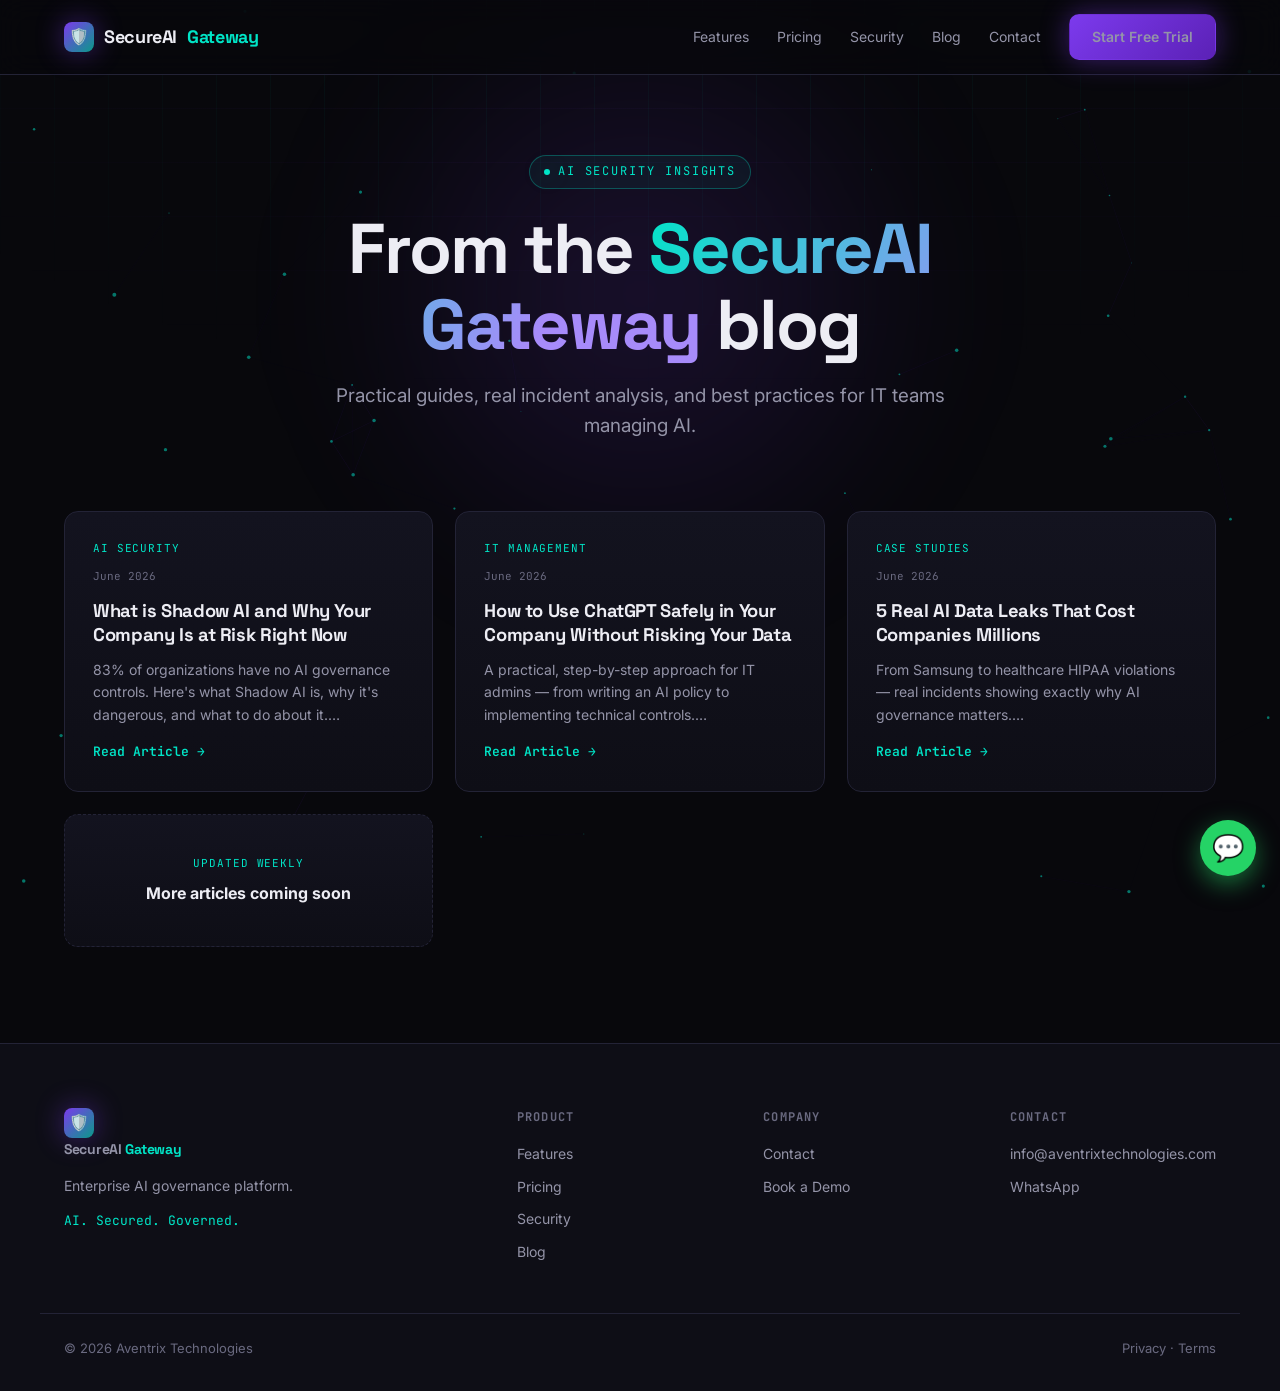
==== commit 5a2fd65a: "Blog: use SEO meta description for card excerpts, strip internal META comment from display" ====
--- a/blog.html
+++ b/blog.html
@@ -141,7 +141,12 @@
   try { return new Date(s).toLocaleDateString('en-US', { month: 'long', year: 'numeric' }); }
   catch { return s; }
 }
-function excerpt(txt) { return (txt || "").replace(/[#*`>]/g,'').slice(0, 140).trim() + "…"; }
+function stripMeta(txt){ return (txt||"").replace(/<!--META:[^>]*-->/,'').trim(); }
+function excerpt(p) {
+  if (p.meta_description) return p.meta_description;
+  const c = stripMeta(p.content).replace(/[#*`>]/g,'');
+  return c.slice(0, 140).trim() + "…";
+}
 
 function render(posts) {
   if (!posts.length) { postsEl.innerHTML = '<div class="loading">No articles yet — check back soon.</div>'; return; }
@@ -153,7 +158,7 @@
       <div class="cat">${(p.keywords || 'Insights').split(',')[0]}</div>
       <div class="date">${fmtDate(p.created_at)}</div>
       <h3>${p.title}</h3>
-      <p>${excerpt(p.content)}</p>
+      <p>${excerpt(p)}</p>
       <div class="read">Read Article →</div>`;
     el.addEventListener('click', () => openArticle(p));
     postsEl.appendChild(el);
@@ -190,7 +195,7 @@
 function openArticle(p) {
   document.getElementById('artMeta').textContent = `${(p.keywords||'Insights').split(',')[0]} · ${fmtDate(p.created_at)}`;
   document.getElementById('artTitle').textContent = p.title;
-  document.getElementById('artBody').innerHTML = mdToHtml(p.content || '');
+  document.getElementById('artBody').innerHTML = mdToHtml(stripMeta(p.content) || '');
   document.getElementById('modal').classList.add('open');
 }
 document.getElementById('modalClose').addEventListener('click', () => document.getElementById('modal').classList.remove('open'));
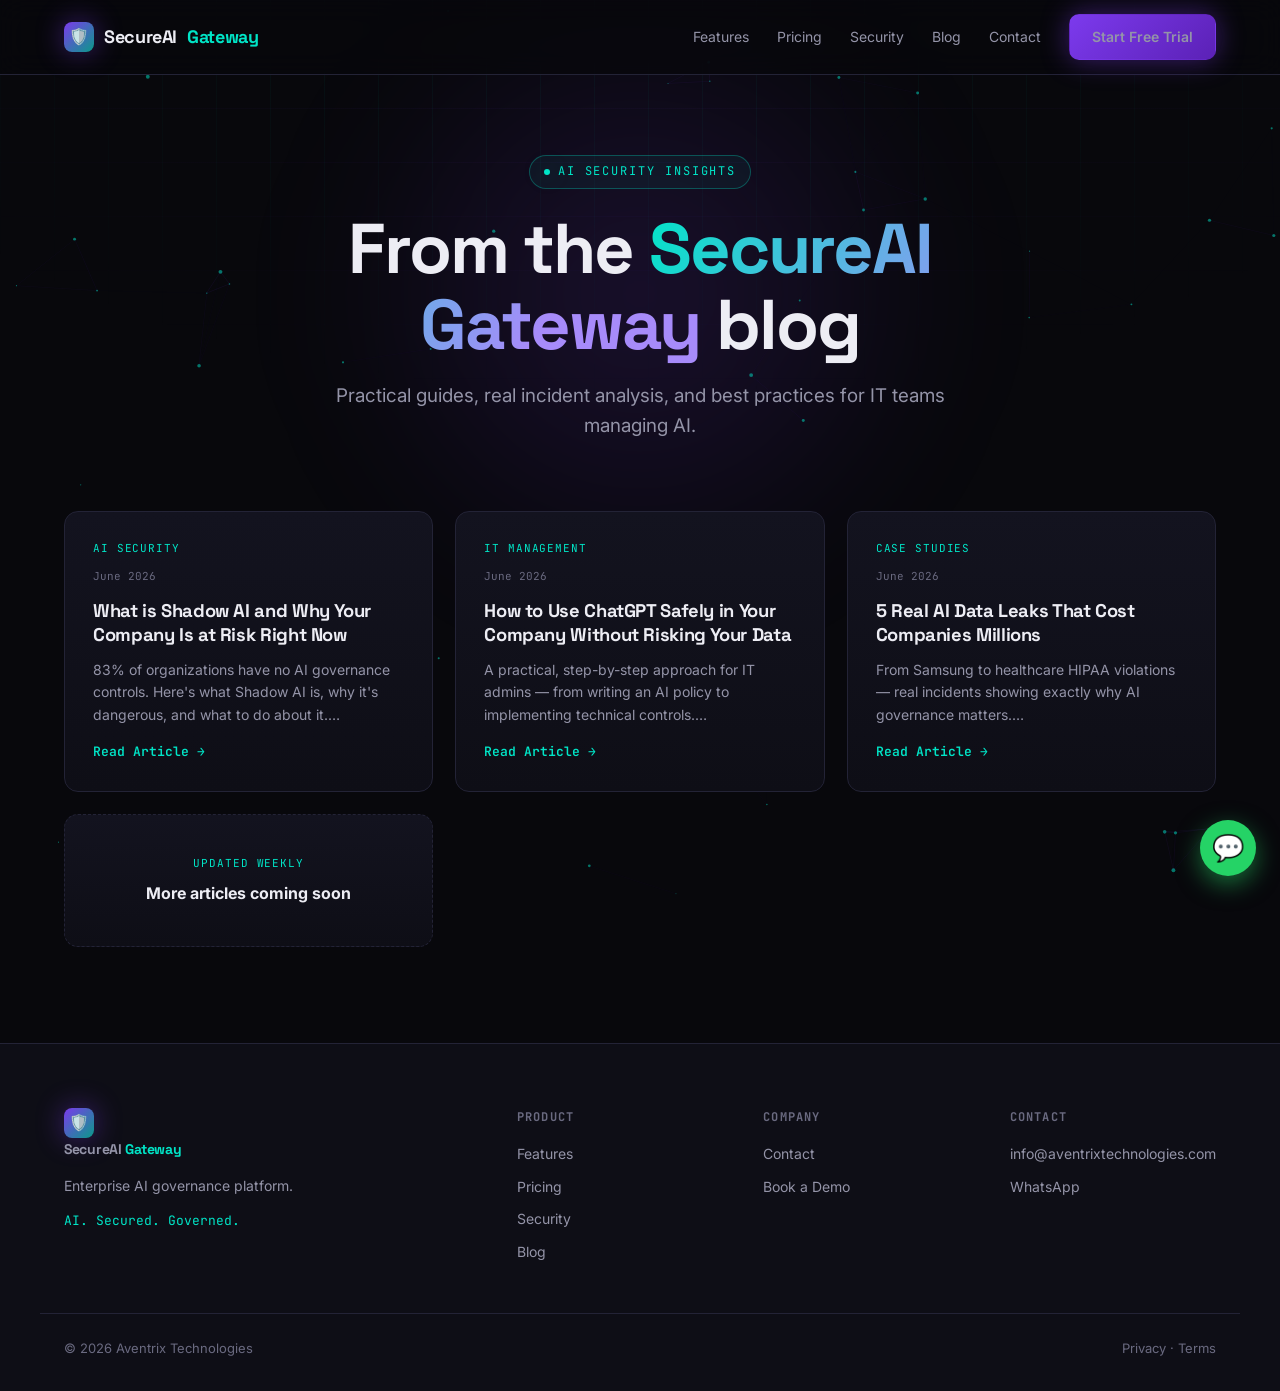
==== commit 8e01260c: "Re-activate Google Analytics (GA4 G-6WXHZ5JXLF) across all redesigned pages" ====
--- a/blog.html
+++ b/blog.html
@@ -1,6 +1,15 @@
 <!DOCTYPE html>
 <html lang="en">
 <head>
+<!-- Google Analytics (GA4) -->
+<script async src="https://www.googletagmanager.com/gtag/js?id=G-6WXHZ5JXLF"></script>
+<script>
+  window.dataLayer = window.dataLayer || [];
+  function gtag(){dataLayer.push(arguments);}
+  gtag('js', new Date());
+  gtag('config', 'G-6WXHZ5JXLF');
+</script>
+
 <meta charset="UTF-8">
 <meta name="viewport" content="width=device-width,initial-scale=1">
 <title>AI Security Blog — DLP, Governance & Compliance | SecureAI Gateway</title>
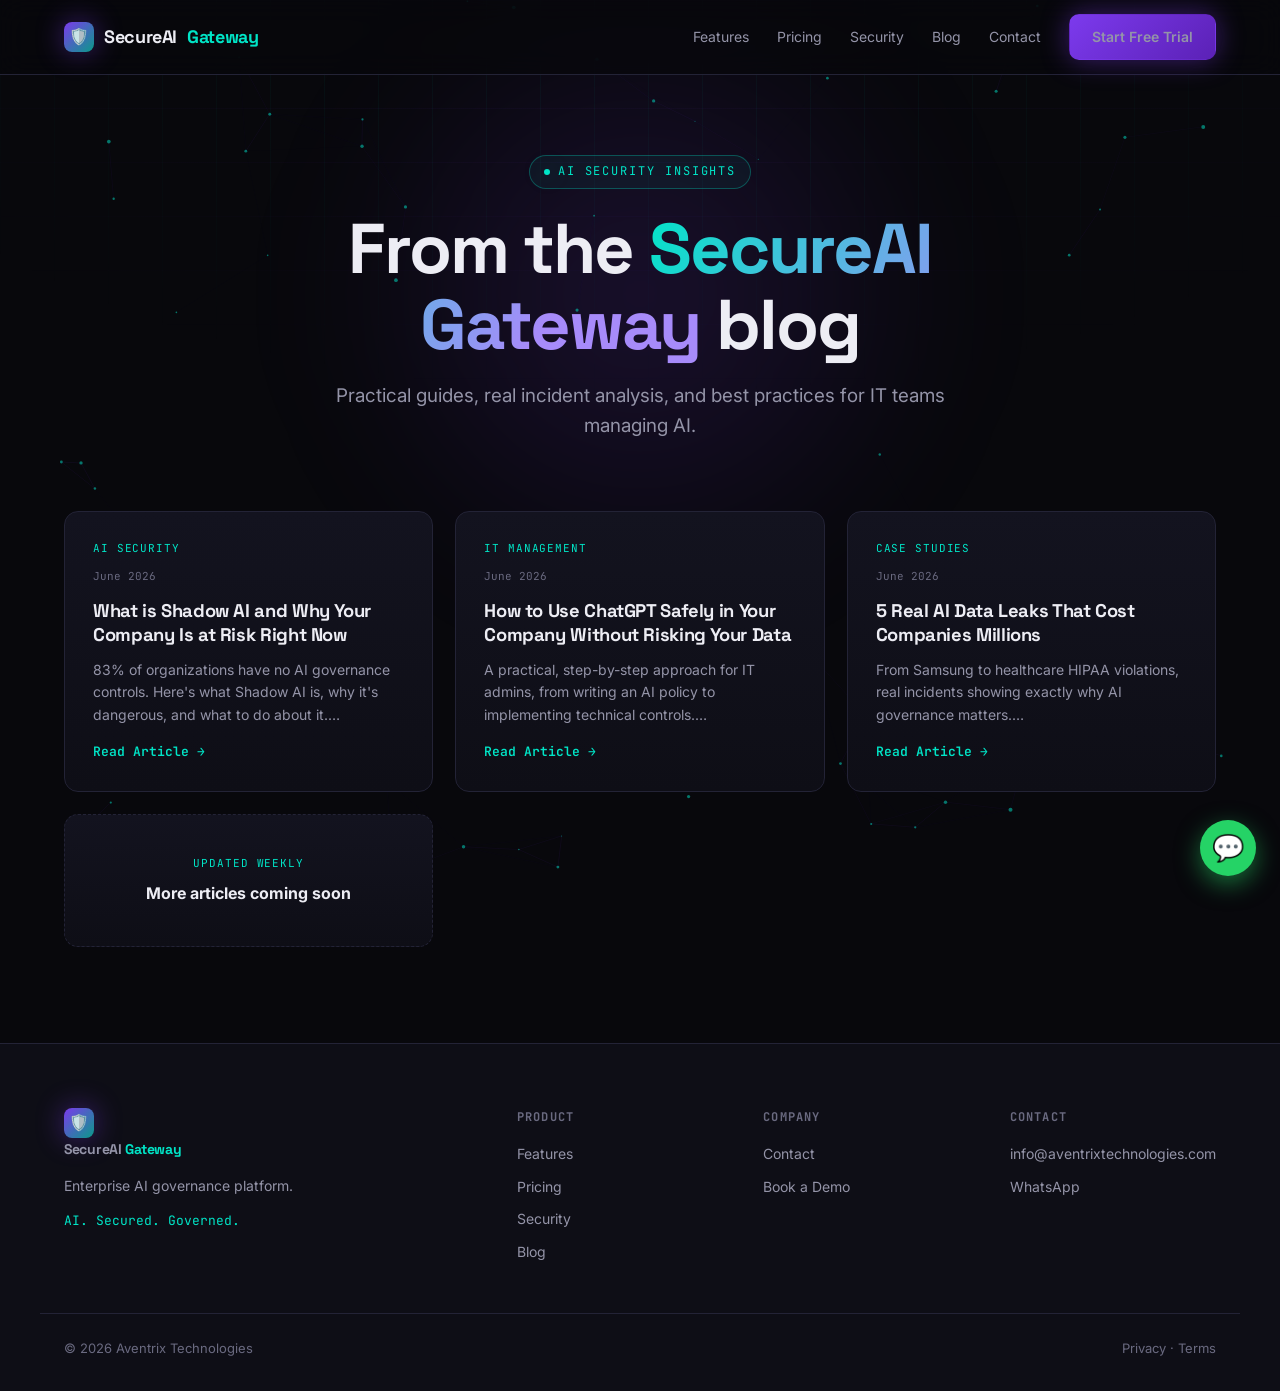
==== commit 145432a0: "Remove all em dashes from visible content — replace with commas and natural phrasing so copy reads h" ====
--- a/blog.html
+++ b/blog.html
@@ -12,18 +12,18 @@
 
 <meta charset="UTF-8">
 <meta name="viewport" content="width=device-width,initial-scale=1">
-<title>AI Security Blog — DLP, Governance & Compliance | SecureAI Gateway</title>
+<title>AI Security Blog: DLP, Governance and Compliance | SecureAI Gateway</title>
 <meta name="description" content="Practical guides, real incident analysis, and best practices for IT teams managing AI usage, data loss prevention, and compliance.">
 <meta name="robots" content="index, follow, max-image-preview:large">
 <link rel="canonical" href="https://aventrixtechnologies.com/blog">
 <meta property="og:type" content="website">
 <meta property="og:site_name" content="SecureAI Gateway">
-<meta property="og:title" content="SecureAI Gateway Blog — AI Security Insights">
+<meta property="og:title" content="SecureAI Gateway Blog: AI Security Insights">
 <meta property="og:description" content="Practical guides, real incident analysis, and best practices for IT teams managing AI usage, data loss prevention, and compliance.">
 <meta property="og:url" content="https://aventrixtechnologies.com/blog">
 <meta property="og:image" content="https://aventrixtechnologies.com/images/secureai-logo-email.png">
 <meta name="twitter:card" content="summary_large_image">
-<meta name="twitter:title" content="SecureAI Gateway Blog — AI Security Insights">
+<meta name="twitter:title" content="SecureAI Gateway Blog: AI Security Insights">
 <meta name="twitter:description" content="Practical guides, real incident analysis, and best practices for IT teams managing AI usage, data loss prevention, and compliance.">
 <meta name="twitter:image" content="https://aventrixtechnologies.com/images/secureai-logo-email.png">
 <script type="application/ld+json">
@@ -142,8 +142,8 @@
 // Fallback posts shown if backend has none yet / is cold-starting
 const fallback = [
   { title: "What is Shadow AI and Why Your Company Is at Risk Right Now", keywords: "AI Security", content: "83% of organizations have no AI governance controls. Here's what Shadow AI is, why it's dangerous, and what to do about it.", created_at: "2026-06-01" },
-  { title: "How to Use ChatGPT Safely in Your Company Without Risking Your Data", keywords: "IT Management", content: "A practical, step-by-step approach for IT admins — from writing an AI policy to implementing technical controls.", created_at: "2026-06-01" },
-  { title: "5 Real AI Data Leaks That Cost Companies Millions", keywords: "Case Studies", content: "From Samsung to healthcare HIPAA violations — real incidents showing exactly why AI governance matters.", created_at: "2026-06-01" },
+  { title: "How to Use ChatGPT Safely in Your Company Without Risking Your Data", keywords: "IT Management", content: "A practical, step-by-step approach for IT admins, from writing an AI policy to implementing technical controls.", created_at: "2026-06-01" },
+  { title: "5 Real AI Data Leaks That Cost Companies Millions", keywords: "Case Studies", content: "From Samsung to healthcare HIPAA violations, real incidents showing exactly why AI governance matters.", created_at: "2026-06-01" },
 ];
 
 function fmtDate(s) {
@@ -158,7 +158,7 @@
 }
 
 function render(posts) {
-  if (!posts.length) { postsEl.innerHTML = '<div class="loading">No articles yet — check back soon.</div>'; return; }
+  if (!posts.length) { postsEl.innerHTML = '<div class="loading">No articles yet. Check back soon.</div>'; return; }
   postsEl.innerHTML = '';
   posts.forEach((p, i) => {
     const el = document.createElement('div');
